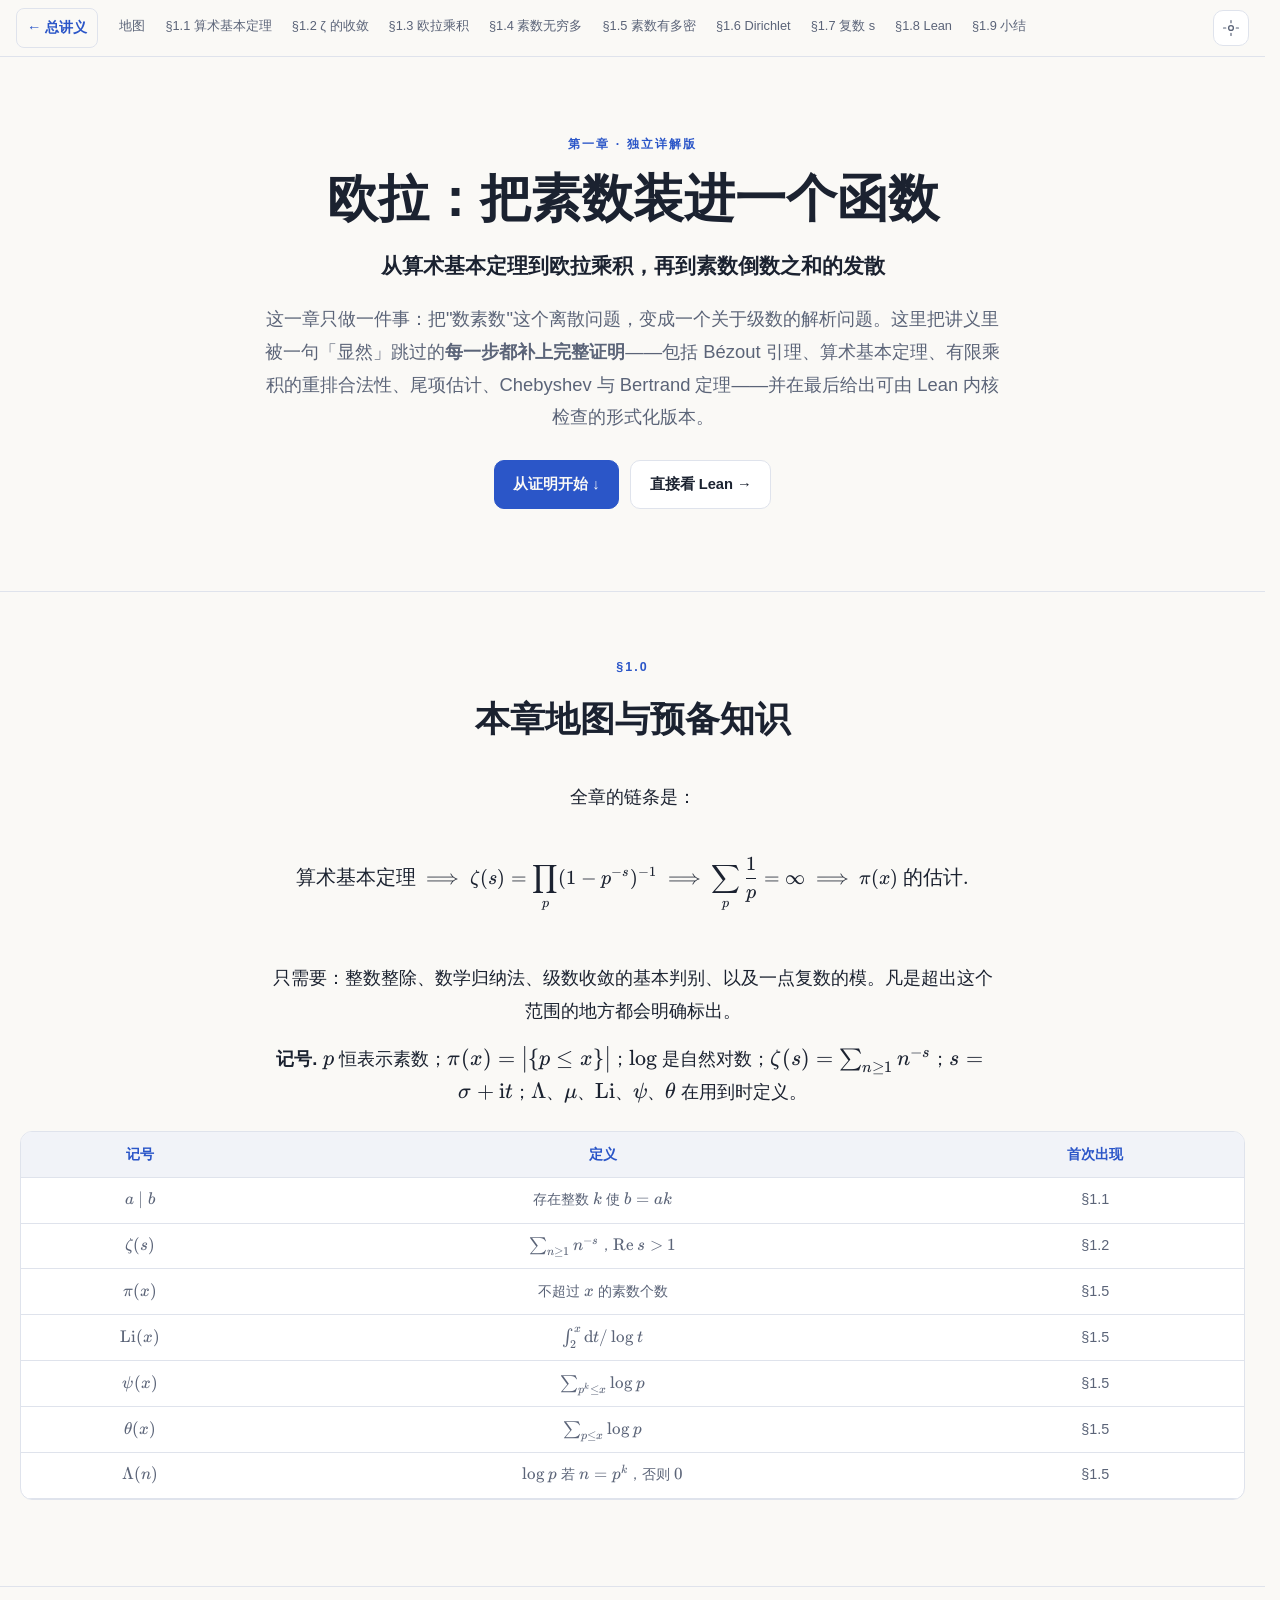
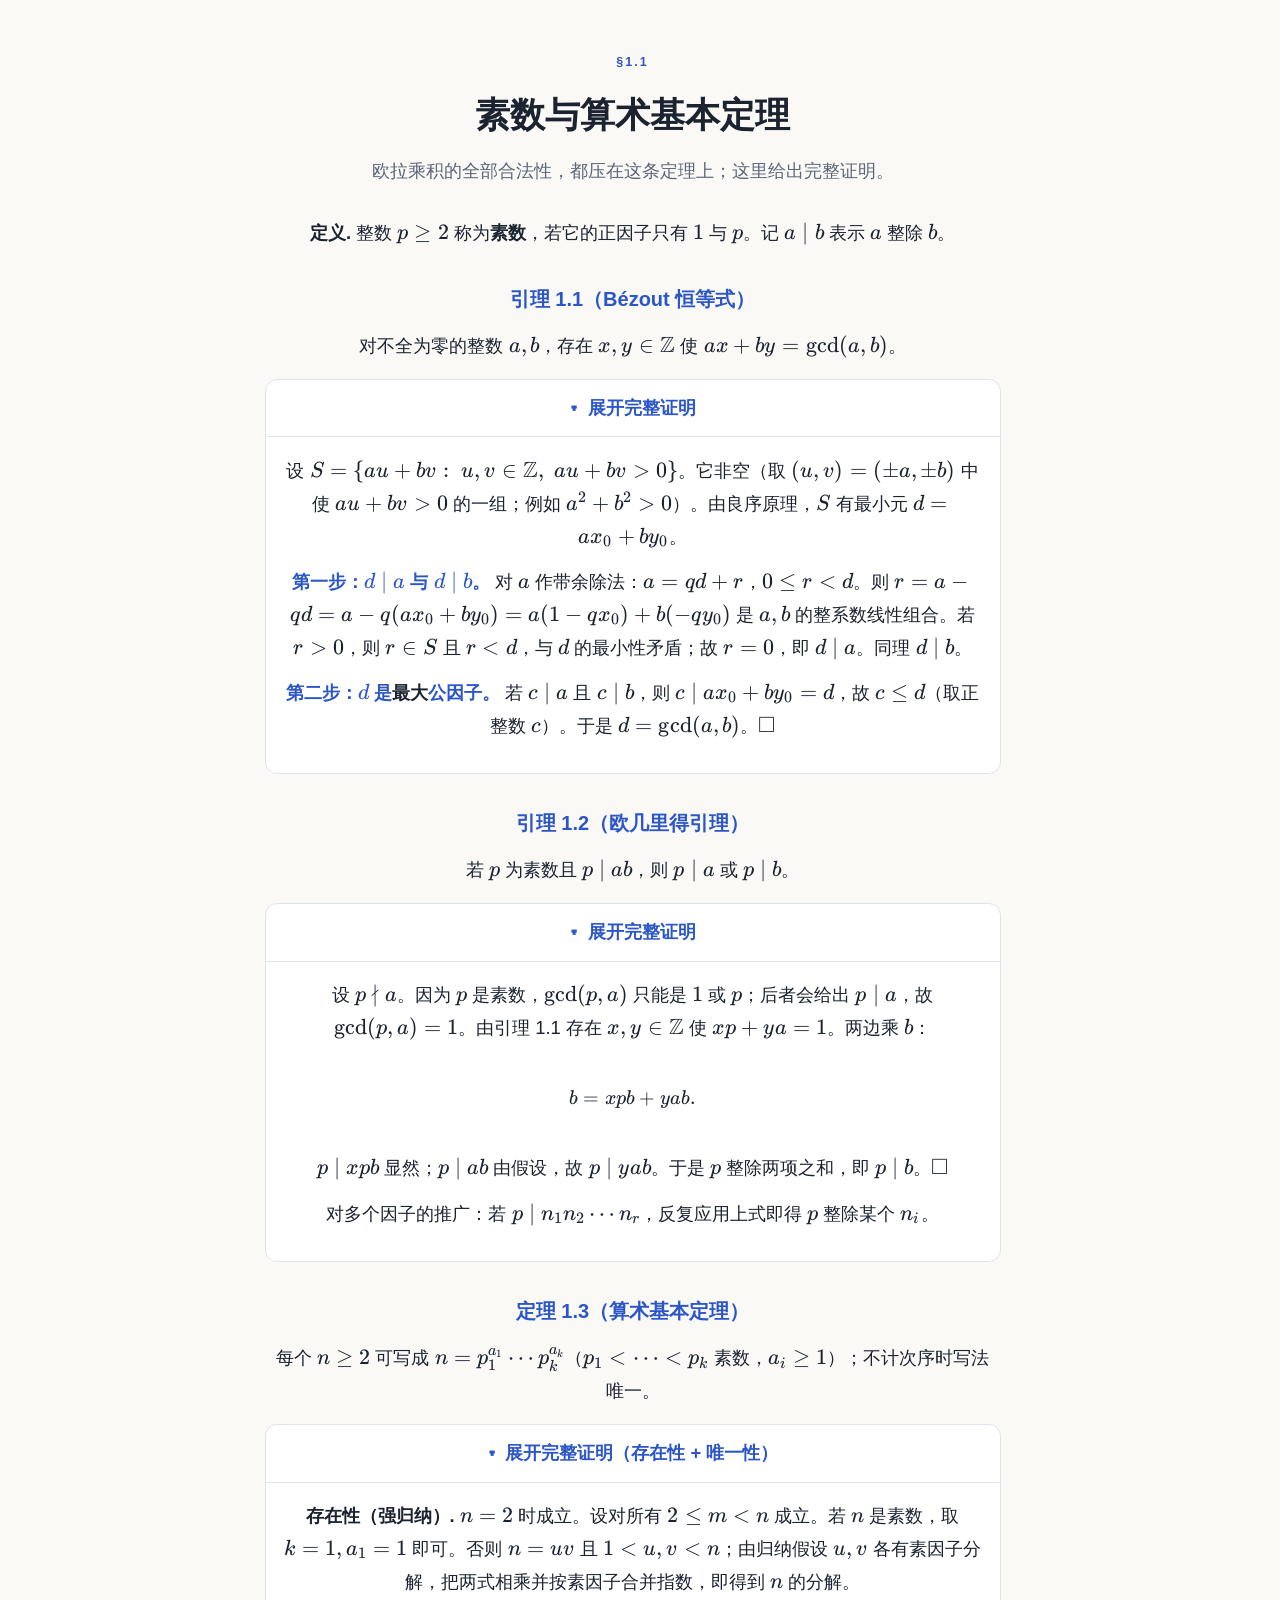
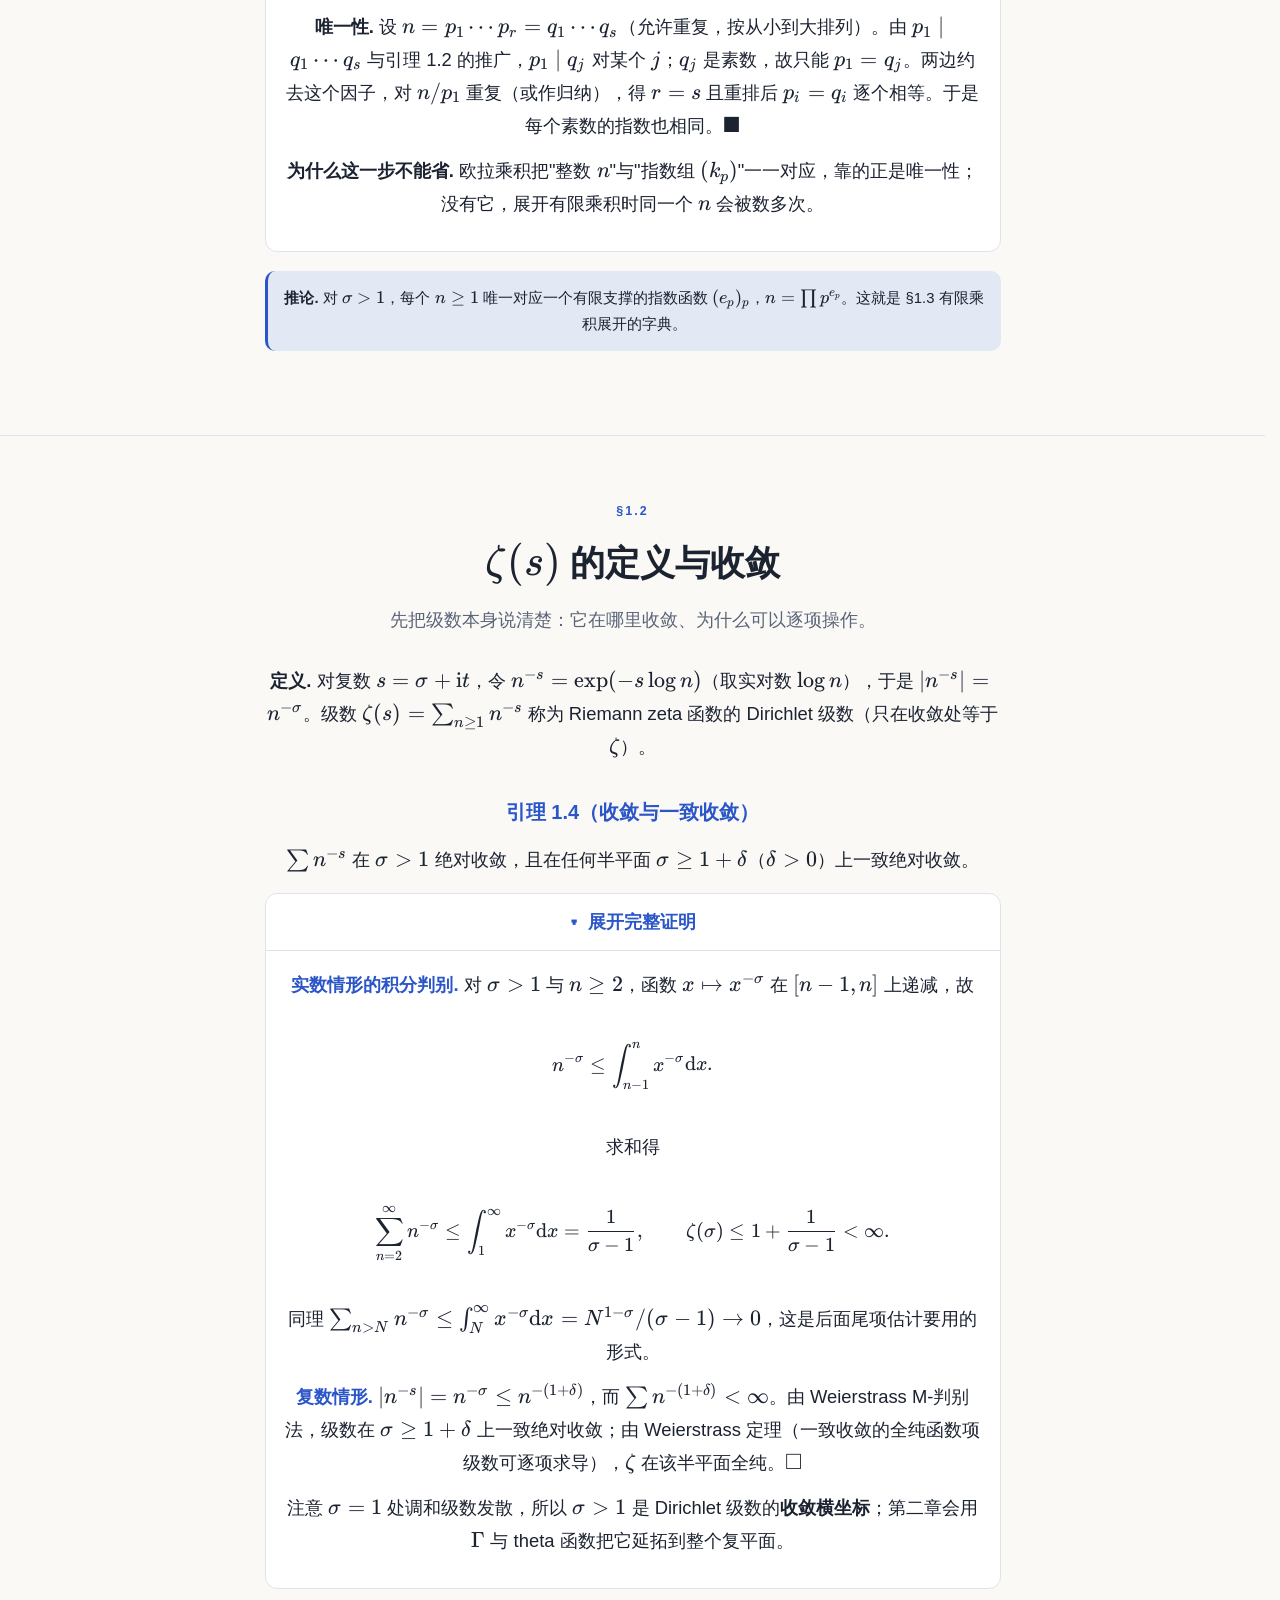
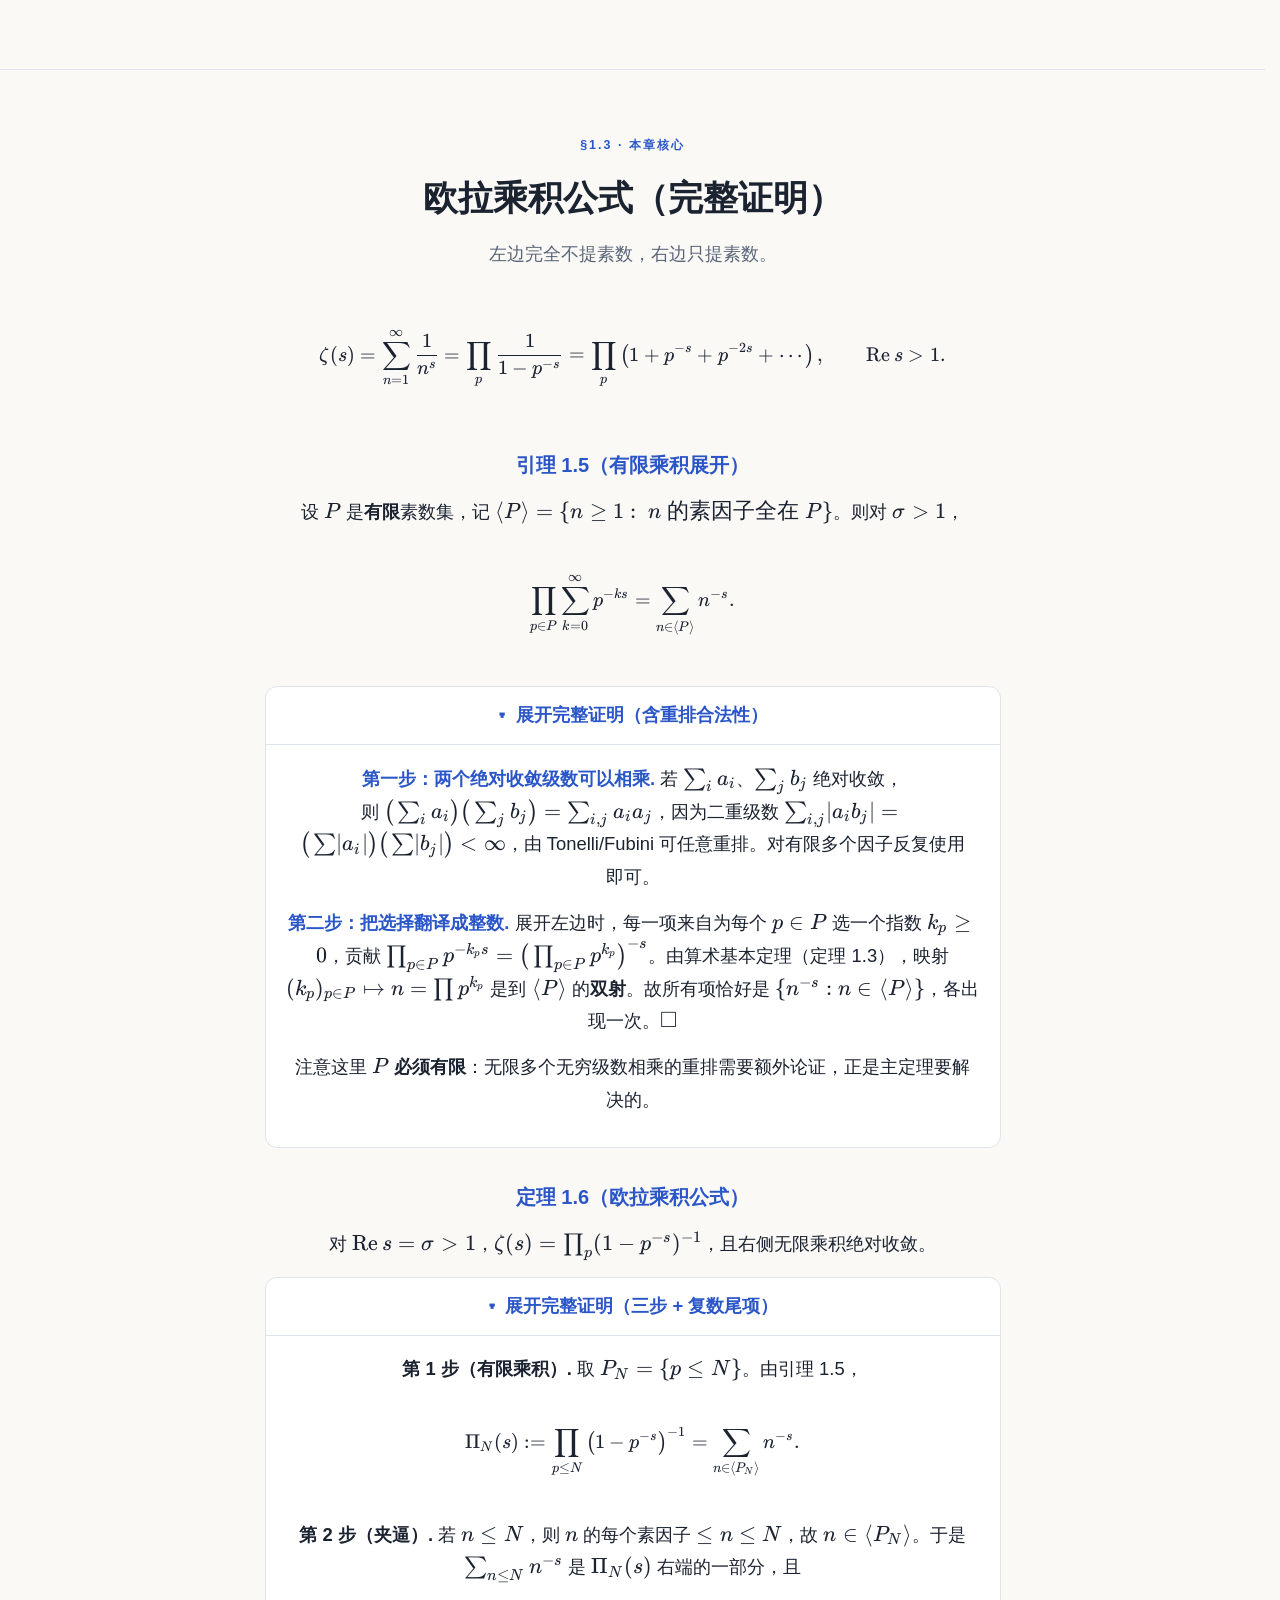
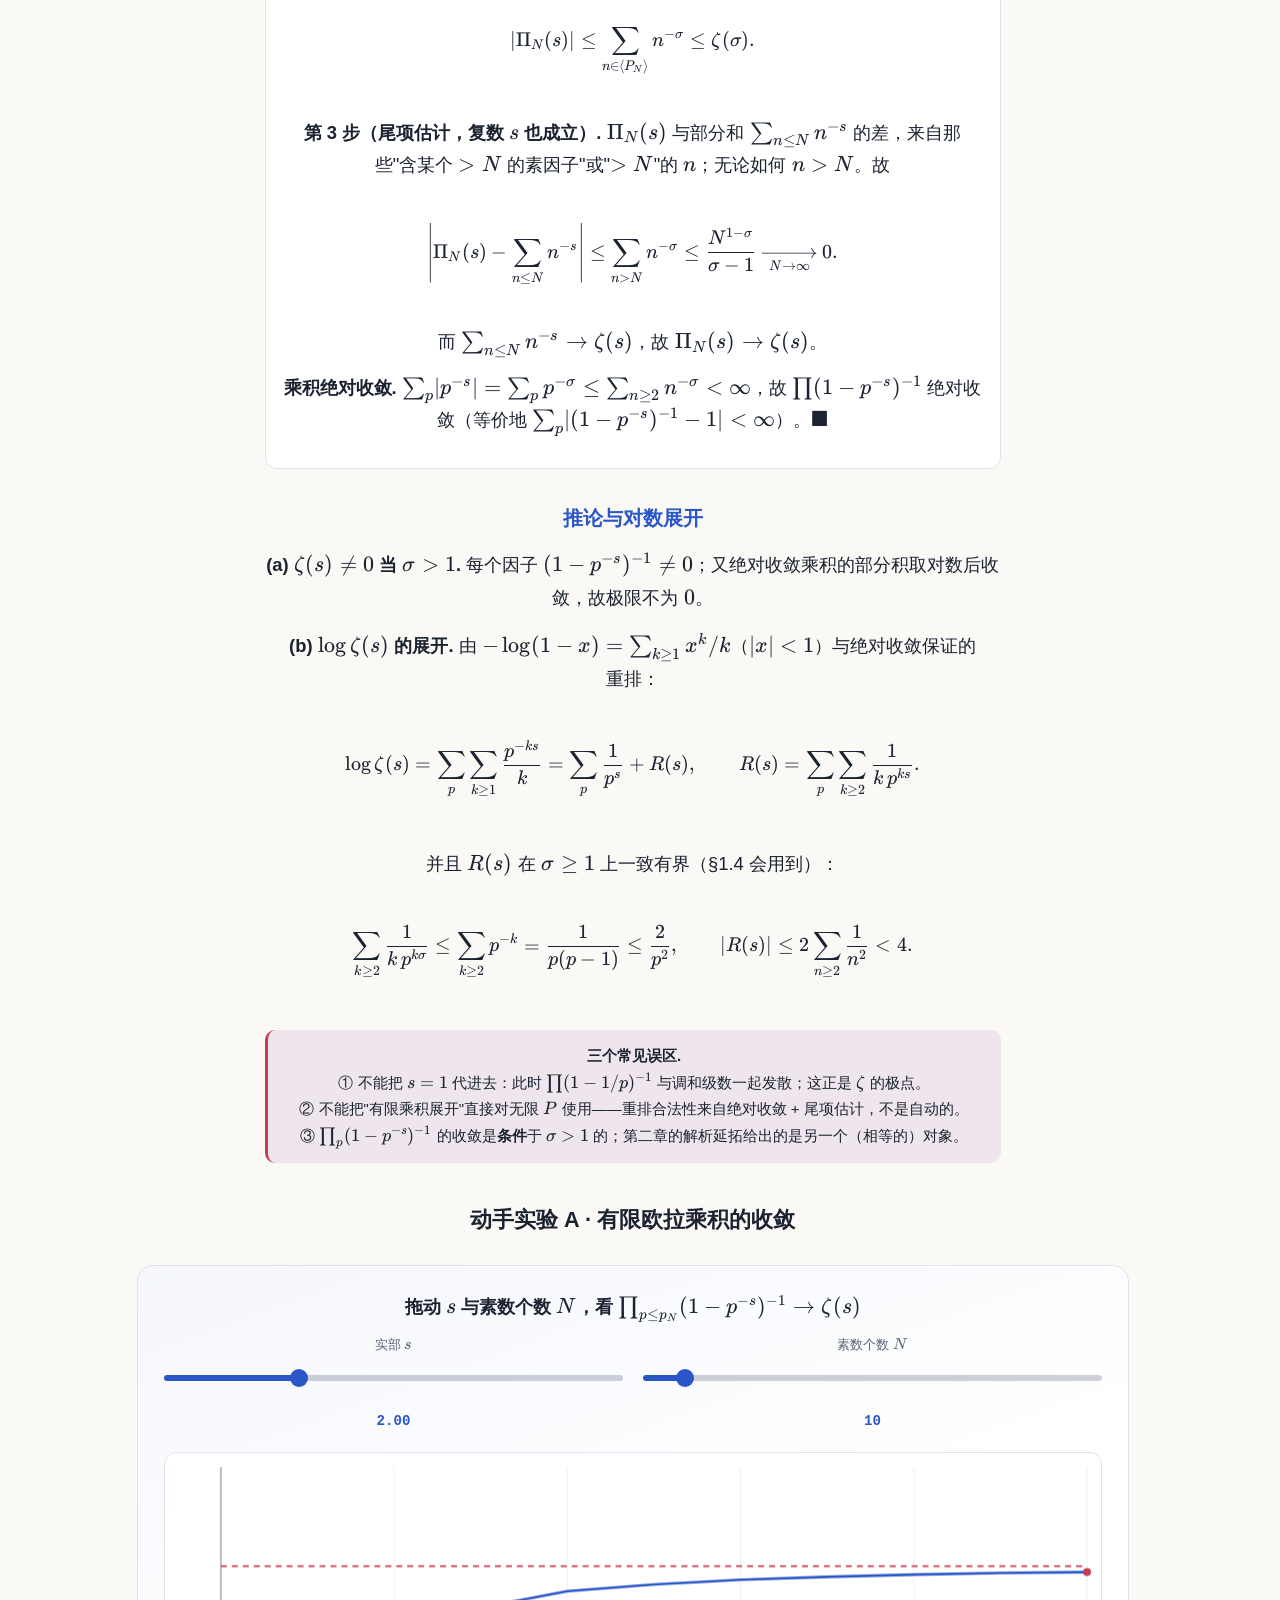
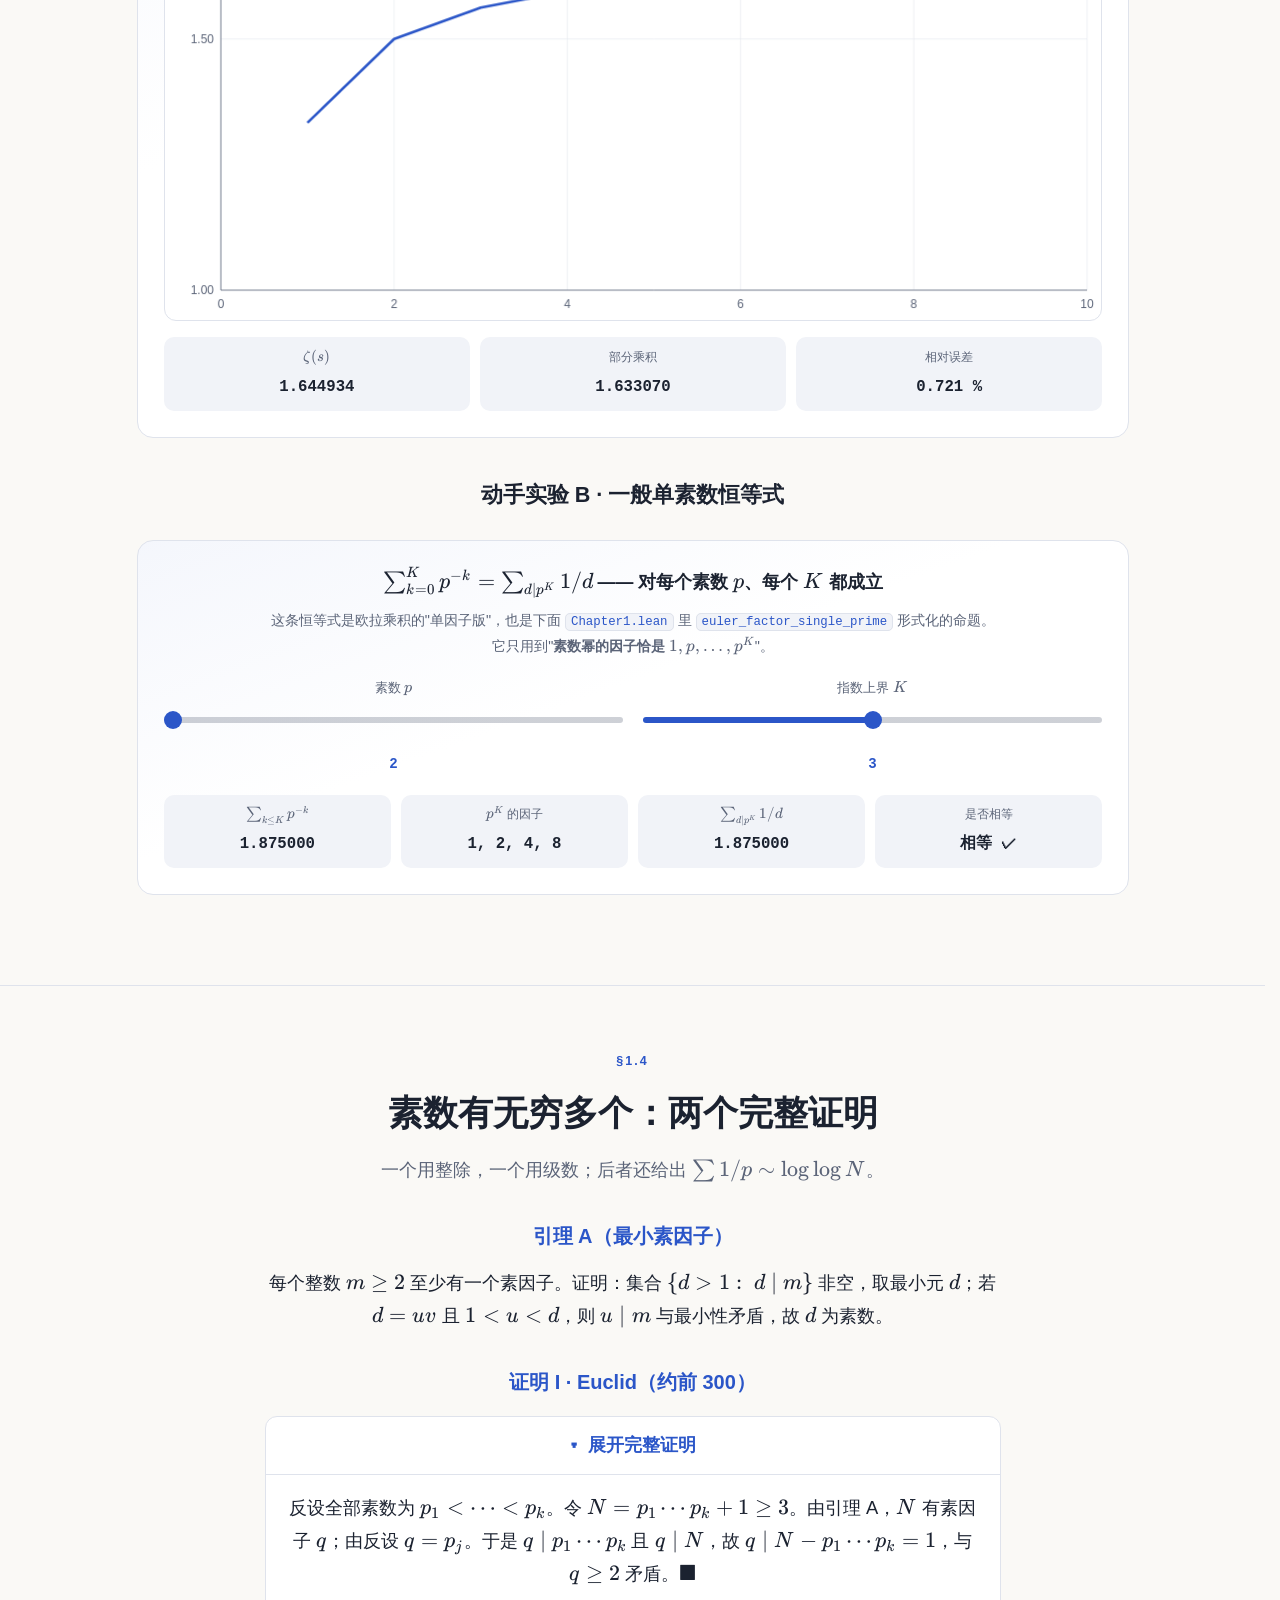
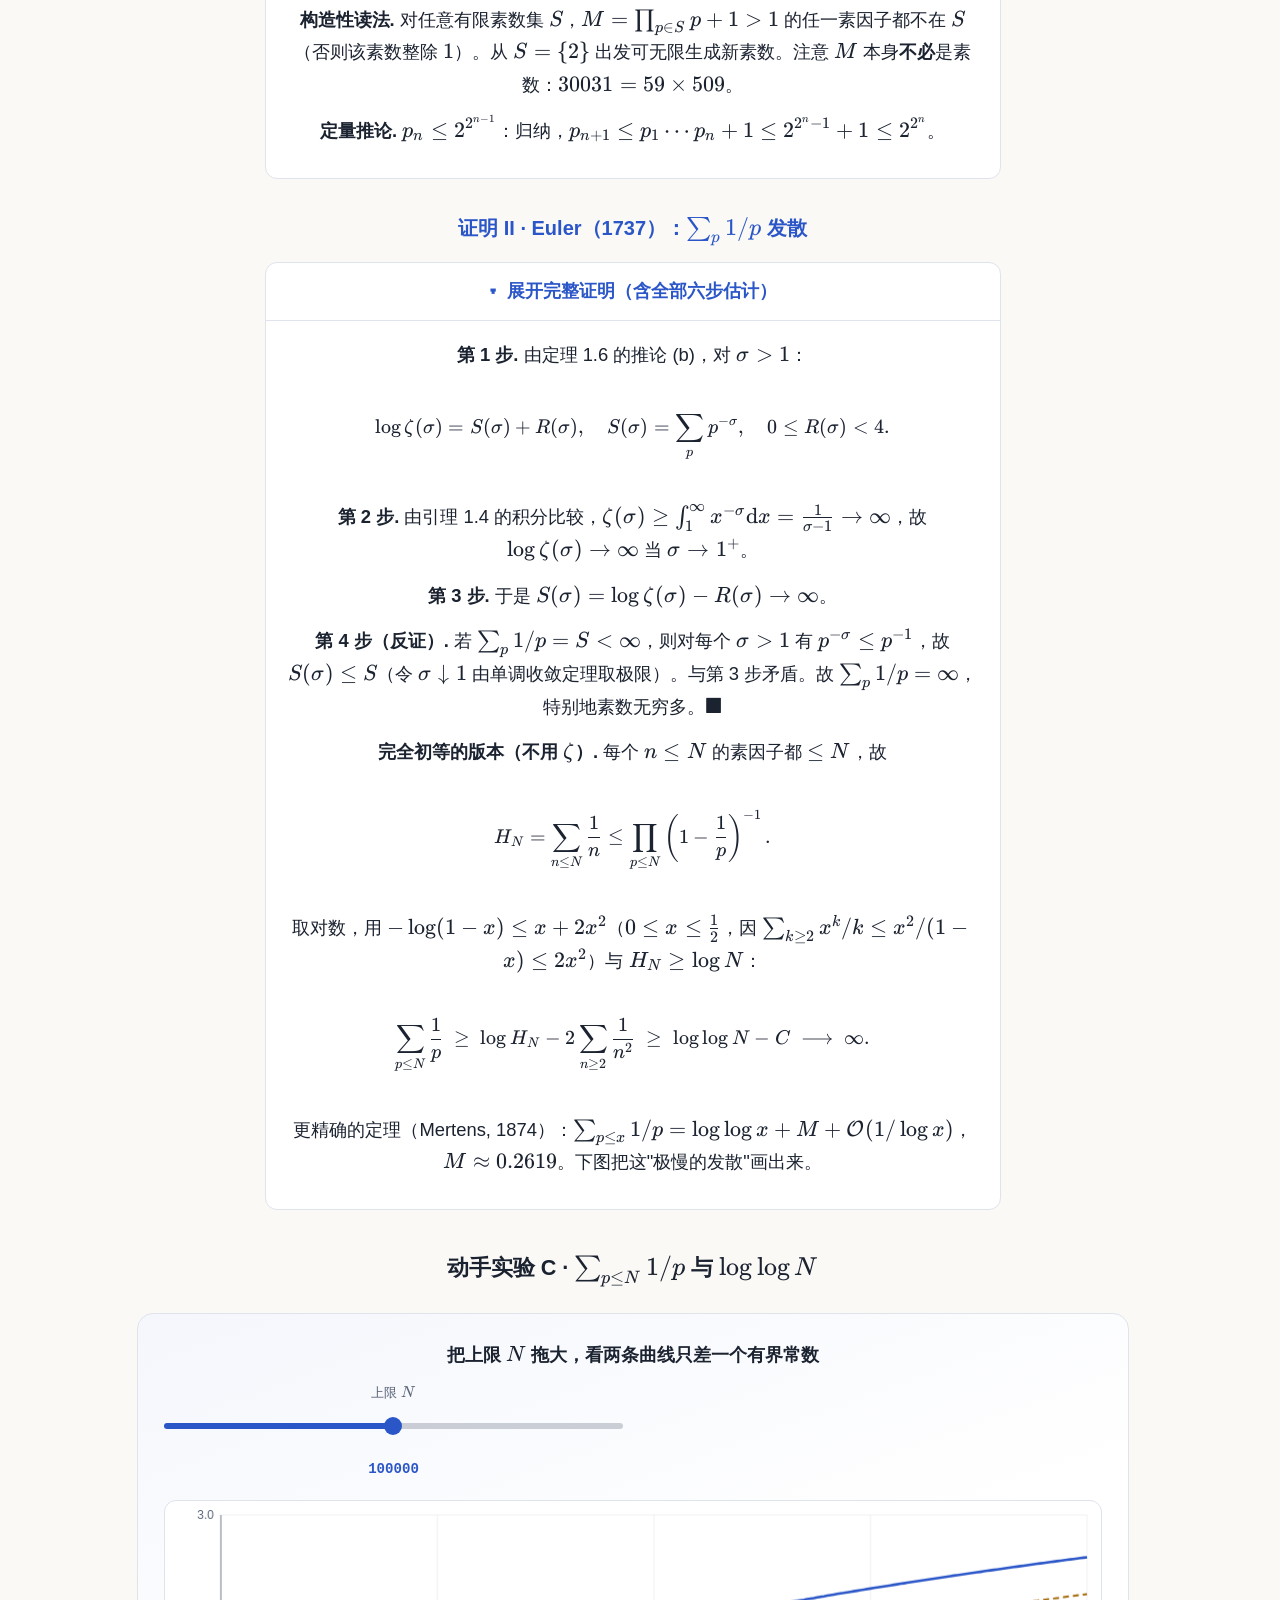
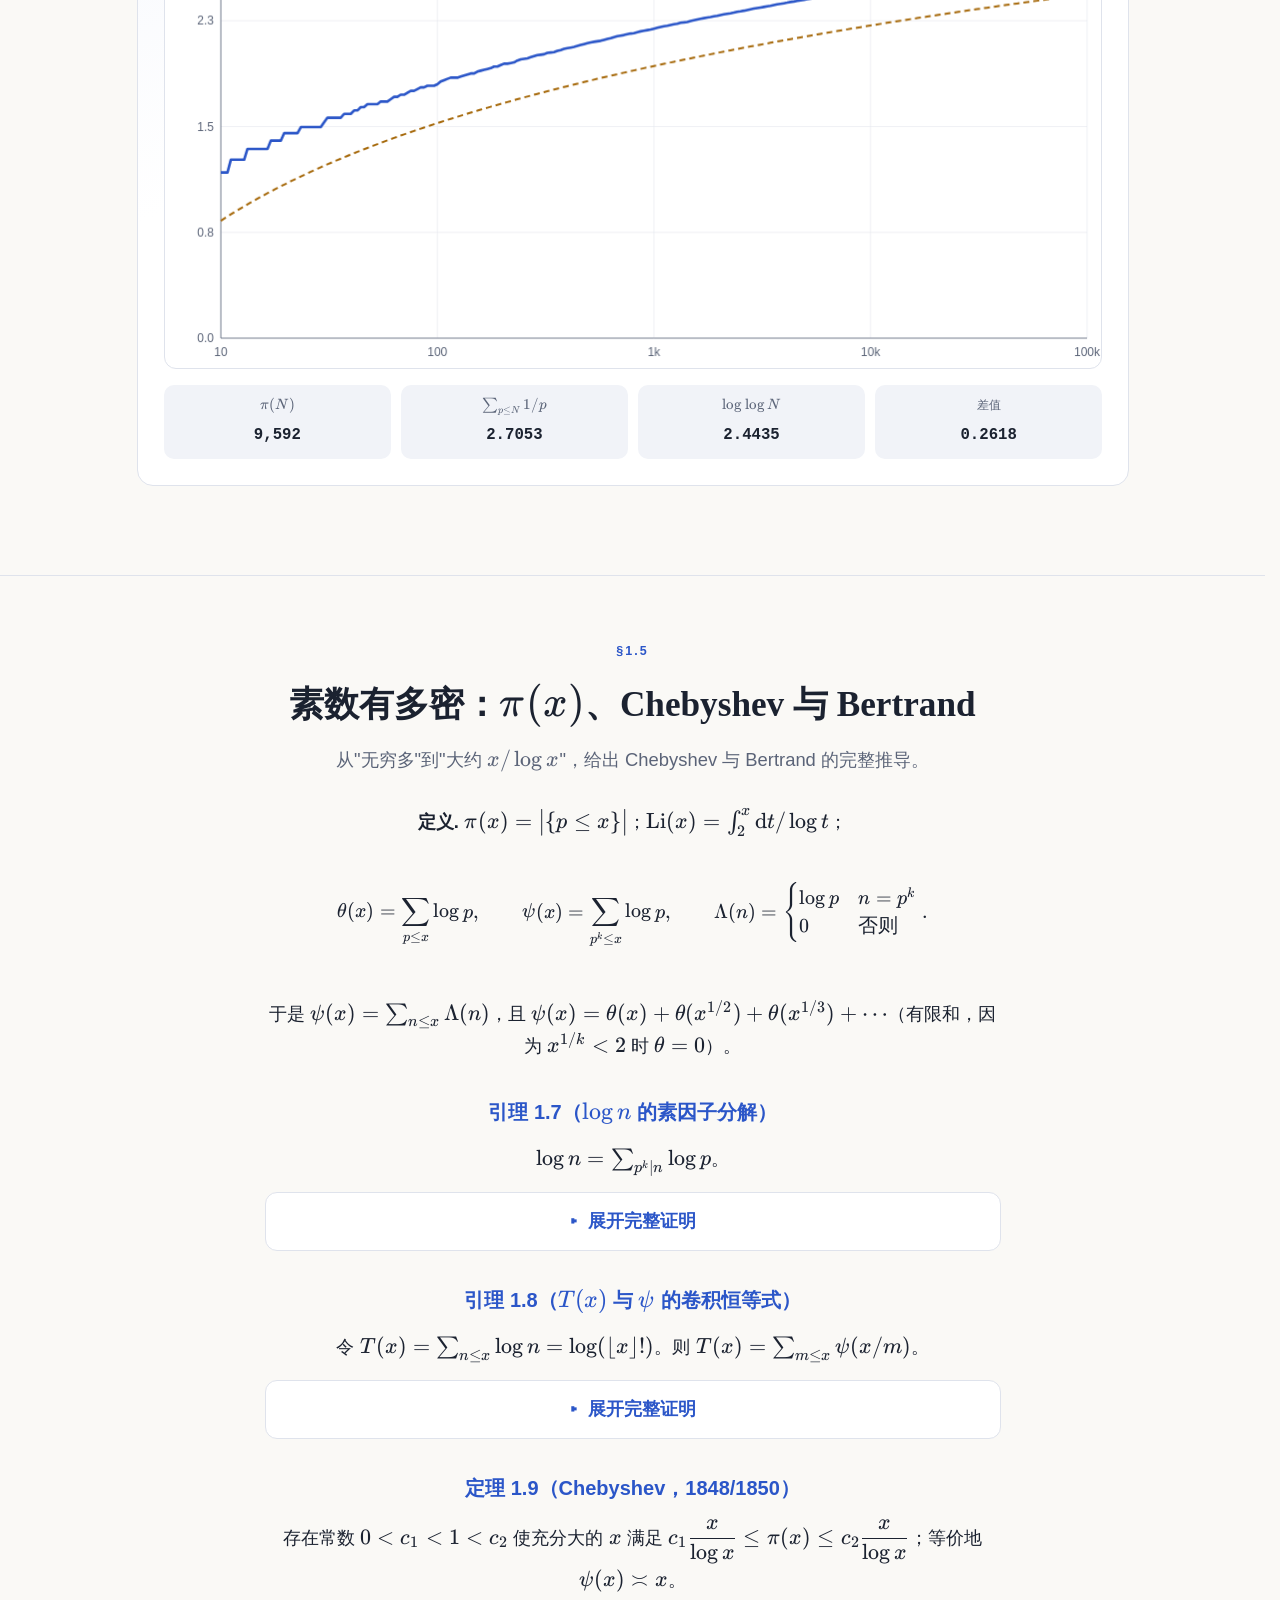
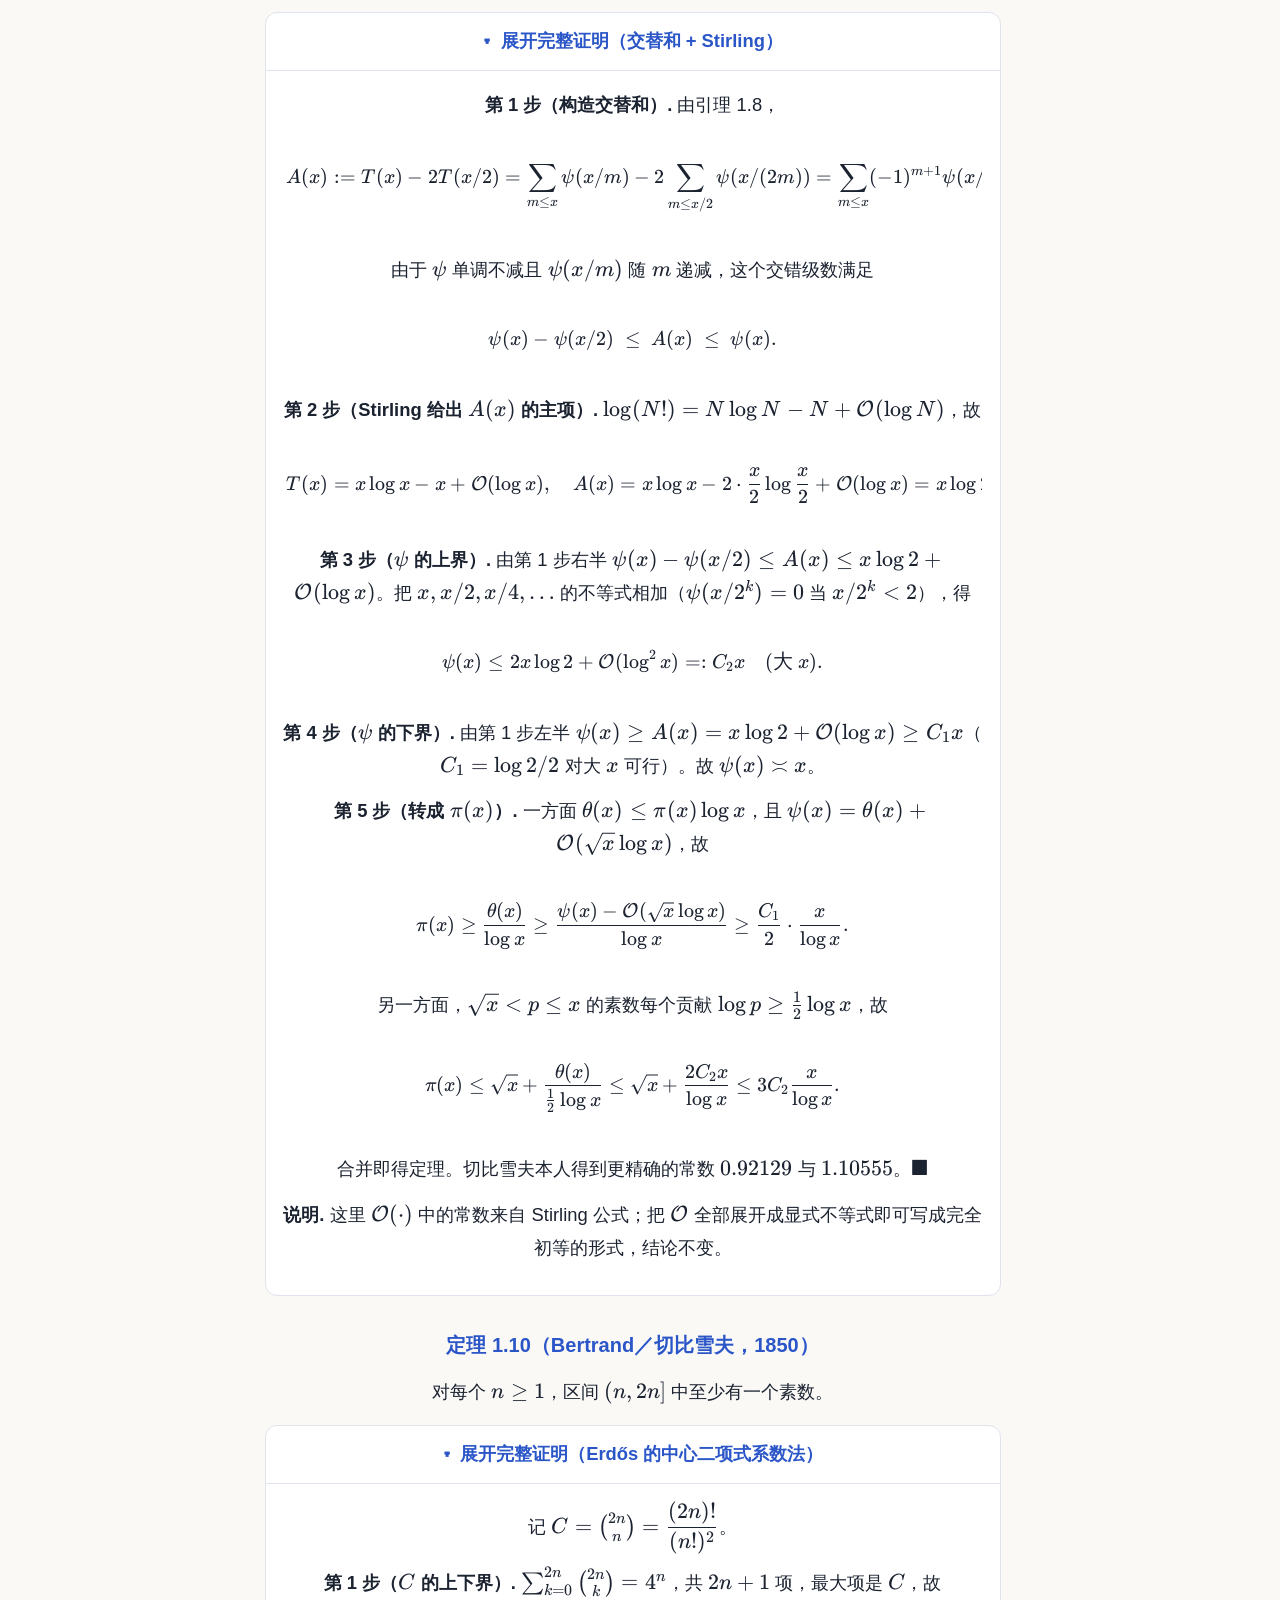
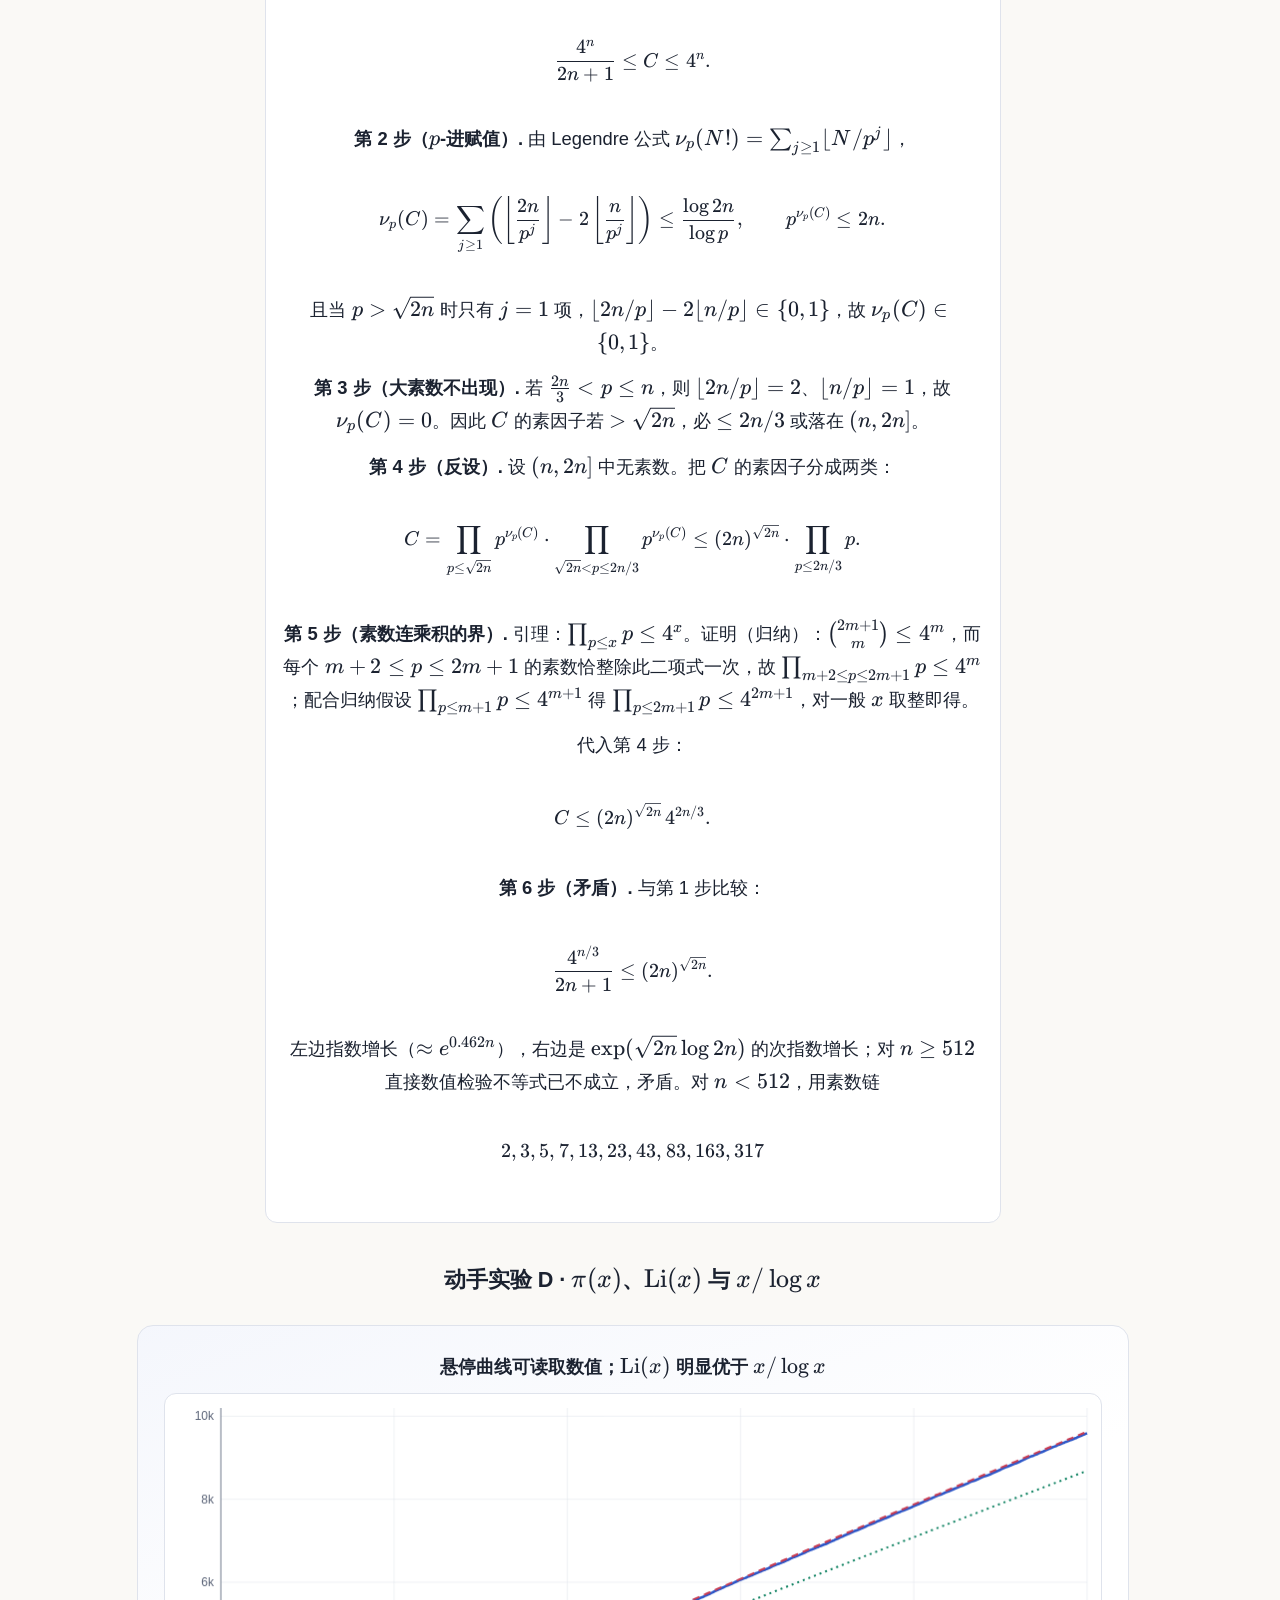
==== web/chapter1.html @ c2af2fae "feat(web): 第一章独立详解版 + 排版/三端适配修订 - web/chapter1.html: 第一章独立页面，补齐全部中间步骤与完整证明   (Bezout、算术基本定理、欧拉乘积有限展开" ====
<!DOCTYPE html>
<html lang="zh-CN">
<head>
<meta charset="utf-8">
<meta name="viewport" content="width=device-width, initial-scale=1, viewport-fit=cover">
<meta name="color-scheme" content="light dark">
<script>try{var v=localStorage.getItem('ch1-color-scheme');document.querySelector('meta[name="color-scheme"]').content=v||'light dark';}catch(e){}</script>
<meta name="description" content="第一章：欧拉——把素数装进一个函数。完整证明集与 Lean 4 形式化。">
<title>第一章 · 欧拉：把素数装进一个函数</title>
<link rel="stylesheet" href="vendor/katex.min.css">
<link rel="stylesheet" href="chapter1.css">
<script src="vendor/katex.min.js" defer></script>
<script src="vendor/auto-render.min.js" defer></script>
<script src="data.js" defer></script>
<script src="chapter1.js" defer></script>
</head>
<body>
<a class="skip-link" href="#ch1-main">跳到正文</a>
<div id="ch1-progress" aria-hidden="true"></div>

<header class="ch1-header">
  <div class="ch1-header-inner">
    <a class="ch1-brand" href="index.html" aria-label="返回总讲义">← 总讲义</a>
    <nav class="ch1-toc" aria-label="本章目录">
      <a href="#ch1-0">地图</a>
      <a href="#ch1-1">§1.1 算术基本定理</a>
      <a href="#ch1-2">§1.2 ζ 的收敛</a>
      <a href="#ch1-3">§1.3 欧拉乘积</a>
      <a href="#ch1-4">§1.4 素数无穷多</a>
      <a href="#ch1-5">§1.5 素数有多密</a>
      <a href="#ch1-6">§1.6 Dirichlet</a>
      <a href="#ch1-7">§1.7 复数 s</a>
      <a href="#ch1-8">§1.8 Lean</a>
      <a href="#ch1-9">§1.9 小结</a>
    </nav>
    <button type="button" id="ch1-settings-open" class="ch1-icon" aria-label="打开阅读设置">
      <svg viewBox="0 0 24 24" aria-hidden="true"><circle cx="12" cy="12" r="3.2" fill="none" stroke="currentColor" stroke-width="1.8"/><path d="M12 2v3M12 19v3M2 12h3M19 12h3" stroke="currentColor" stroke-width="1.6" stroke-linecap="round"/></svg>
    </button>
  </div>
</header>

<main id="ch1-main">

<section id="ch1-hero" class="ch1-hero" tabindex="-1" aria-labelledby="ch1-title">
  <p class="ch1-kicker">第一章 · 独立详解版</p>
  <h1 id="ch1-title">欧拉：把素数装进一个函数</h1>
  <p class="ch1-sub">从算术基本定理到欧拉乘积，再到素数倒数之和的发散</p>
  <p class="ch1-lead">这一章只做一件事：把"数素数"这个离散问题，变成一个关于级数的解析问题。这里把讲义里被一句「显然」跳过的<strong>每一步都补上完整证明</strong>——包括 Bézout 引理、算术基本定理、有限乘积的重排合法性、尾项估计、Chebyshev 与 Bertrand 定理——并在最后给出可由 Lean 内核检查的形式化版本。</p>
  <p class="ch1-actions"><a class="ch1-btn primary" href="#ch1-1">从证明开始 ↓</a><a class="ch1-btn" href="#ch1-8">直接看 Lean →</a></p>
</section>

<section id="ch1-0" class="ch1-section" tabindex="-1" aria-labelledby="s0">
  <div class="ch1-head"><p class="ch1-kicker">§1.0</p><h2 id="s0">本章地图与预备知识</h2></div>
  <div class="ch1-prose">
    <p>全章的链条是：</p>
    <div class="math display" data-tex="\text{算术基本定理}\ \Longrightarrow\ \zeta(s)=\prod_p(1-p^{-s})^{-1}\ \Longrightarrow\ \sum_p\frac1p=\infty\ \Longrightarrow\ \pi(x)\ \text{的估计}."></div>
    <p>只需要：整数整除、数学归纳法、级数收敛的基本判别、以及一点复数的模。凡是超出这个范围的地方都会明确标出。</p>
    <p><strong>记号.</strong> $p$ 恒表示素数；$\pi(x)=\bigl|\{p\le x\}\bigr|$；$\log$ 是自然对数；$\zeta(s)=\sum_{n\ge1}n^{-s}$；$s=\sigma+\iu t$；$\Lambda$、$\mu$、$\Li$、$\psi$、$\theta$ 在用到时定义。</p>
  </div>
  <div class="ch1-table-wrapper" tabindex="0" role="region" aria-label="本章符号表">
    <table class="ch1-table"><thead><tr><th>记号</th><th>定义</th><th>首次出现</th></tr></thead><tbody>
      <tr><td>$a\mid b$</td><td>存在整数 $k$ 使 $b=ak$</td><td>§1.1</td></tr>
      <tr><td>$\zeta(s)$</td><td>$\sum_{n\ge1} n^{-s}$，$\Ree s&gt;1$</td><td>§1.2</td></tr>
      <tr><td>$\pi(x)$</td><td>不超过 $x$ 的素数个数</td><td>§1.5</td></tr>
      <tr><td>$\Li(x)$</td><td>$\int_2^x \dd t/\log t$</td><td>§1.5</td></tr>
      <tr><td>$\psi(x)$</td><td>$\sum_{p^k\le x}\log p$</td><td>§1.5</td></tr>
      <tr><td>$\theta(x)$</td><td>$\sum_{p\le x}\log p$</td><td>§1.5</td></tr>
      <tr><td>$\Lambda(n)$</td><td>$\log p$ 若 $n=p^k$，否则 $0$</td><td>§1.5</td></tr>
    </tbody></table>
  </div>
</section>

<section id="ch1-1" class="ch1-section" tabindex="-1" aria-labelledby="s1">
  <div class="ch1-head"><p class="ch1-kicker">§1.1</p><h2 id="s1">素数与算术基本定理</h2><p class="ch1-deck">欧拉乘积的全部合法性，都压在这条定理上；这里给出完整证明。</p></div>
  <div class="ch1-prose">
    <p><strong>定义.</strong> 整数 $p\ge2$ 称为<strong>素数</strong>，若它的正因子只有 $1$ 与 $p$。记 $a\mid b$ 表示 $a$ 整除 $b$。</p>

    <h3>引理 1.1（Bézout 恒等式）</h3>
    <p>对不全为零的整数 $a,b$，存在 $x,y\in\Z$ 使 $ax+by=\gcd(a,b)$。</p>
    <details class="ch1-proof" open><summary>展开完整证明</summary><div class="ch1-proof-body">
      <p>设 $S=\{au+bv:\ u,v\in\Z,\ au+bv&gt;0\}$。它非空（取 $(u,v)=(\pm a,\pm b)$ 中使 $au+bv&gt;0$ 的一组；例如 $a^2+b^2&gt;0$）。由良序原理，$S$ 有最小元 $d=ax_0+by_0$。</p>
      <p><em>第一步：$d\mid a$ 与 $d\mid b$。</em> 对 $a$ 作带余除法：$a=qd+r$，$0\le r&lt;d$。则
      $r=a-qd=a-q(ax_0+by_0)=a(1-qx_0)+b(-qy_0)$ 是 $a,b$ 的整系数线性组合。若 $r&gt;0$，则 $r\in S$ 且 $r&lt;d$，与 $d$ 的最小性矛盾；故 $r=0$，即 $d\mid a$。同理 $d\mid b$。</p>
      <p><em>第二步：$d$ 是<strong>最大</strong>公因子。</em> 若 $c\mid a$ 且 $c\mid b$，则 $c\mid ax_0+by_0=d$，故 $c\le d$（取正整数 $c$）。于是 $d=\gcd(a,b)$。$\square$</p>
    </div></details>

    <h3>引理 1.2（欧几里得引理）</h3>
    <p>若 $p$ 为素数且 $p\mid ab$，则 $p\mid a$ 或 $p\mid b$。</p>
    <details class="ch1-proof" open><summary>展开完整证明</summary><div class="ch1-proof-body">
      <p>设 $p\nmid a$。因为 $p$ 是素数，$\gcd(p,a)$ 只能是 $1$ 或 $p$；后者会给出 $p\mid a$，故 $\gcd(p,a)=1$。由引理 1.1 存在 $x,y\in\Z$ 使 $xp+ya=1$。两边乘 $b$：</p>
      <div class="math display" data-tex="b=xpb+yab."></div>
      <p>$p\mid xpb$ 显然；$p\mid ab$ 由假设，故 $p\mid yab$。于是 $p$ 整除两项之和，即 $p\mid b$。$\square$</p>
      <p>对多个因子的推广：若 $p\mid n_1n_2\cdots n_r$，反复应用上式即得 $p$ 整除某个 $n_i$。</p>
    </div></details>

    <h3>定理 1.3（算术基本定理）</h3>
    <p>每个 $n\ge2$ 可写成 $n=p_1^{a_1}\cdots p_k^{a_k}$（$p_1&lt;\cdots&lt;p_k$ 素数，$a_i\ge1$）；不计次序时写法唯一。</p>
    <details class="ch1-proof" open><summary>展开完整证明（存在性 + 唯一性）</summary><div class="ch1-proof-body">
      <p><strong>存在性（强归纳）.</strong> $n=2$ 时成立。设对所有 $2\le m&lt;n$ 成立。若 $n$ 是素数，取 $k=1,a_1=1$ 即可。否则 $n=uv$ 且 $1&lt;u,v&lt;n$；由归纳假设 $u,v$ 各有素因子分解，把两式相乘并按素因子合并指数，即得到 $n$ 的分解。</p>
      <p><strong>唯一性.</strong> 设 $n=p_1\cdots p_r=q_1\cdots q_s$（允许重复，按从小到大排列）。由 $p_1\mid q_1\cdots q_s$ 与引理 1.2 的推广，$p_1\mid q_j$ 对某个 $j$；$q_j$ 是素数，故只能 $p_1=q_j$。两边约去这个因子，对 $n/p_1$ 重复（或作归纳），得 $r=s$ 且重排后 $p_i=q_i$ 逐个相等。于是每个素数的指数也相同。$\blacksquare$</p>
      <p><strong>为什么这一步不能省.</strong> 欧拉乘积把"整数 $n$"与"指数组 $(k_p)$"一一对应，靠的正是唯一性；没有它，展开有限乘积时同一个 $n$ 会被数多次。</p>
    </div></details>

    <div class="ch1-note"><strong>推论.</strong> 对 $\sigma&gt;1$，每个 $n\ge1$ 唯一对应一个有限支撑的指数函数 $(e_p)_{p}$，$n=\prod p^{e_p}$。这就是 §1.3 有限乘积展开的字典。</div>
  </div>
</section>

<section id="ch1-2" class="ch1-section" tabindex="-1" aria-labelledby="s2">
  <div class="ch1-head"><p class="ch1-kicker">§1.2</p><h2 id="s2">$\zeta(s)$ 的定义与收敛</h2><p class="ch1-deck">先把级数本身说清楚：它在哪里收敛、为什么可以逐项操作。</p></div>
  <div class="ch1-prose">
    <p><strong>定义.</strong> 对复数 $s=\sigma+\iu t$，令 $n^{-s}=\exp(-s\log n)$（取实对数 $\log n$），于是 $\abs{n^{-s}}=n^{-\sigma}$。级数 $\zeta(s)=\sum_{n\ge1}n^{-s}$ 称为 Riemann zeta 函数的 Dirichlet 级数（只在收敛处等于 $\zeta$）。</p>

    <h3>引理 1.4（收敛与一致收敛）</h3>
    <p>$\sum n^{-s}$ 在 $\sigma&gt;1$ 绝对收敛，且在任何半平面 $\sigma\ge1+\delta$（$\delta&gt;0$）上一致绝对收敛。</p>
    <details class="ch1-proof" open><summary>展开完整证明</summary><div class="ch1-proof-body">
      <p><em>实数情形的积分判别.</em> 对 $\sigma&gt;1$ 与 $n\ge2$，函数 $x\mapsto x^{-\sigma}$ 在 $[n-1,n]$ 上递减，故</p>
      <div class="math display" data-tex="n^{-\sigma}\le\int_{n-1}^{n}x^{-\sigma}\dd x."></div>
      <p>求和得</p>
      <div class="math display" data-tex="\sum_{n=2}^{\infty}n^{-\sigma}\le\int_1^{\infty}x^{-\sigma}\dd x=\frac1{\sigma-1},\qquad \zeta(\sigma)\le 1+\frac1{\sigma-1}&lt;\infty."></div>
      <p>同理 $\sum_{n&gt;N}n^{-\sigma}\le\int_N^\infty x^{-\sigma}\dd x=N^{1-\sigma}/(\sigma-1)\to0$，这是后面尾项估计要用的形式。</p>
      <p><em>复数情形.</em> $\abs{n^{-s}}=n^{-\sigma}\le n^{-(1+\delta)}$，而 $\sum n^{-(1+\delta)}&lt;\infty$。由 Weierstrass M-判别法，级数在 $\sigma\ge1+\delta$ 上一致绝对收敛；由 Weierstrass 定理（一致收敛的全纯函数项级数可逐项求导），$\zeta$ 在该半平面全纯。$\square$</p>
      <p>注意 $\sigma=1$ 处调和级数发散，所以 $\sigma&gt;1$ 是 Dirichlet 级数的<strong>收敛横坐标</strong>；第二章会用 $\Gamma$ 与 theta 函数把它延拓到整个复平面。</p>
    </div></details>
  </div>
</section>

<section id="ch1-3" class="ch1-section" tabindex="-1" aria-labelledby="s3">
  <div class="ch1-head"><p class="ch1-kicker">§1.3 · 本章核心</p><h2 id="s3">欧拉乘积公式（完整证明）</h2><p class="ch1-deck">左边完全不提素数，右边只提素数。</p></div>
  <div class="ch1-prose">
    <div class="math display" data-tex="\zeta(s)=\sum_{n=1}^{\infty}\frac1{n^s}=\prod_p\frac1{1-p^{-s}}=\prod_p\left(1+p^{-s}+p^{-2s}+\cdots\right),\qquad \Ree s&gt;1."></div>

    <h3>引理 1.5（有限乘积展开）</h3>
    <p>设 $P$ 是<strong>有限</strong>素数集，记 $\langle P\rangle=\{n\ge1:\ n\ \text{的素因子全在}\ P\}$。则对 $\sigma&gt;1$，</p>
    <div class="math display" data-tex="\prod_{p\in P}\sum_{k=0}^{\infty}p^{-ks}=\sum_{n\in\langle P\rangle}n^{-s}."></div>
    <details class="ch1-proof" open><summary>展开完整证明（含重排合法性）</summary><div class="ch1-proof-body">
      <p><em>第一步：两个绝对收敛级数可以相乘.</em> 若 $\sum_i a_i$、$\sum_j b_j$ 绝对收敛，则
      $\big(\sum_i a_i\big)\big(\sum_j b_j\big)=\sum_{i,j}a_ia_j$，因为二重级数 $\sum_{i,j}\abs{a_ib_j}=\big(\sum\abs{a_i}\big)\big(\sum\abs{b_j}\big)&lt;\infty$，由 Tonelli/Fubini 可任意重排。对有限多个因子反复使用即可。</p>
      <p><em>第二步：把选择翻译成整数.</em> 展开左边时，每一项来自为每个 $p\in P$ 选一个指数 $k_p\ge0$，贡献 $\prod_{p\in P}p^{-k_ps}=\big(\prod_{p\in P}p^{k_p}\big)^{-s}$。由算术基本定理（定理 1.3），映射 $(k_p)_{p\in P}\mapsto n=\prod p^{k_p}$ 是到 $\langle P\rangle$ 的<strong>双射</strong>。故所有项恰好是 $\{n^{-s}:n\in\langle P\rangle\}$，各出现一次。$\square$</p>
      <p>注意这里 $P$ <strong>必须有限</strong>：无限多个无穷级数相乘的重排需要额外论证，正是主定理要解决的。</p>
    </div></details>

    <h3>定理 1.6（欧拉乘积公式）</h3>
    <p>对 $\Ree s=\sigma&gt;1$，$\zeta(s)=\prod_p(1-p^{-s})^{-1}$，且右侧无限乘积绝对收敛。</p>
    <details class="ch1-proof" open><summary>展开完整证明（三步 + 复数尾项）</summary><div class="ch1-proof-body">
      <p><strong>第 1 步（有限乘积）.</strong> 取 $P_N=\{p\le N\}$。由引理 1.5，</p>
      <div class="math display" data-tex="\Pi_N(s):=\prod_{p\le N}\left(1-p^{-s}\right)^{-1}=\sum_{n\in\langle P_N\rangle}n^{-s}."></div>
      <p><strong>第 2 步（夹逼）.</strong> 若 $n\le N$，则 $n$ 的每个素因子 $\le n\le N$，故 $n\in\langle P_N\rangle$。于是 $\sum_{n\le N}n^{-s}$ 是 $\Pi_N(s)$ 右端的一部分，且</p>
      <div class="math display" data-tex="\abs{\Pi_N(s)}\le\sum_{n\in\langle P_N\rangle}n^{-\sigma}\le\zeta(\sigma)."></div>
      <p><strong>第 3 步（尾项估计，复数 $s$ 也成立）.</strong> $\Pi_N(s)$ 与部分和 $\sum_{n\le N}n^{-s}$ 的差，来自那些"含某个 $&gt;N$ 的素因子"或"$&gt;N$"的 $n$；无论如何 $n&gt;N$。故</p>
      <div class="math display" data-tex="\left|\Pi_N(s)-\sum_{n\le N}n^{-s}\right|\le\sum_{n&gt;N}n^{-\sigma}\le\frac{N^{1-\sigma}}{\sigma-1}\xrightarrow[N\to\infty]{}0."></div>
      <p>而 $\sum_{n\le N}n^{-s}\to\zeta(s)$，故 $\Pi_N(s)\to\zeta(s)$。</p>
      <p><strong>乘积绝对收敛.</strong> $\sum_p\abs{p^{-s}}=\sum_p p^{-\sigma}\le\sum_{n\ge2}n^{-\sigma}&lt;\infty$，故 $\prod(1-p^{-s})^{-1}$ 绝对收敛（等价地 $\sum_p\abs{(1-p^{-s})^{-1}-1}&lt;\infty$）。$\blacksquare$</p>
    </div></details>

    <h3>推论与对数展开</h3>
    <p><strong>(a) $\zeta(s)\ne0$ 当 $\sigma&gt;1$.</strong> 每个因子 $(1-p^{-s})^{-1}\ne0$；又绝对收敛乘积的部分积取对数后收敛，故极限不为 $0$。</p>
    <p><strong>(b) $\log\zeta(s)$ 的展开.</strong> 由 $-\log(1-x)=\sum_{k\ge1}x^k/k$（$\abs{x}&lt;1$）与绝对收敛保证的重排：</p>
    <div class="math display" data-tex="\log\zeta(s)=\sum_p\sum_{k\ge1}\frac{p^{-ks}}{k}=\sum_p\frac1{p^s}+R(s),\qquad R(s)=\sum_p\sum_{k\ge2}\frac{1}{k\,p^{ks}}."></div>
    <p>并且 $R(s)$ 在 $\sigma\ge1$ 上一致有界（§1.4 会用到）：</p>
    <div class="math display" data-tex="\sum_{k\ge2}\frac{1}{k\,p^{k\sigma}}\le\sum_{k\ge2}p^{-k}=\frac1{p(p-1)}\le\frac2{p^2},\qquad |R(s)|\le2\sum_{n\ge2}\frac1{n^2}&lt;4."></div>

    <div class="ch1-note warn"><strong>三个常见误区.</strong>
      <br>① 不能把 $s=1$ 代进去：此时 $\prod(1-1/p)^{-1}$ 与调和级数一起发散；这正是 $\zeta$ 的极点。
      <br>② 不能把"有限乘积展开"直接对无限 $P$ 使用——重排合法性来自绝对收敛 + 尾项估计，不是自动的。
      <br>③ $\prod_p(1-p^{-s})^{-1}$ 的收敛是<strong>条件</strong>于 $\sigma&gt;1$ 的；第二章的解析延拓给出的是另一个（相等的）对象。</div>
  </div>

  <h3 class="ch1-subhead">动手实验 A · 有限欧拉乘积的收敛</h3>
  <div class="ch1-lab" aria-labelledby="labA">
    <h4 id="labA">拖动 $s$ 与素数个数 $N$，看 $\prod_{p\le p_N}(1-p^{-s})^{-1}\to\zeta(s)$</h4>
    <div class="ch1-controls">
      <div class="ch1-control"><label for="A-s">实部 $s$</label><input type="range" id="A-s" min="1.2" max="4" step="0.05" value="2"><output for="A-s" id="A-s-out">2.00</output></div>
      <div class="ch1-control"><label for="A-n">素数个数 $N$</label><input type="range" id="A-n" min="1" max="120" step="1" value="10"><output for="A-n" id="A-n-out">10</output></div>
    </div>
    <canvas id="A-canvas" role="img" aria-label="有限欧拉乘积收敛到 ζ(s) 的曲线"></canvas>
    <div class="ch1-readout" aria-live="polite">
      <div><span>$\zeta(s)$</span><strong id="A-zeta">—</strong></div>
      <div><span>部分乘积</span><strong id="A-partial">—</strong></div>
      <div><span>相对误差</span><strong id="A-err">—</strong></div>
    </div>
  </div>

  <h3 class="ch1-subhead">动手实验 B · 一般单素数恒等式</h3>
  <div class="ch1-lab" aria-labelledby="labB">
    <h4 id="labB">$\sum_{k=0}^{K}p^{-k}=\sum_{d\mid p^{K}}1/d$ —— 对每个素数 $p$、每个 $K$ 都成立</h4>
    <p class="ch1-labnote">这条恒等式是欧拉乘积的"单因子版"，也是下面 <code>Chapter1.lean</code> 里 <code>euler_factor_single_prime</code> 形式化的命题。它只用到"<strong>素数幂的因子恰是 $1,p,\dots,p^K$</strong>"。</p>
    <div class="ch1-controls">
      <div class="ch1-control"><label for="B-p">素数 $p$</label><input type="range" id="B-p" min="1" max="8" step="1" value="1"><output for="B-p" id="B-p-out">2</output></div>
      <div class="ch1-control"><label for="B-k">指数上界 $K$</label><input type="range" id="B-k" min="0" max="6" step="1" value="3"><output for="B-k" id="B-k-out">3</output></div>
    </div>
    <div class="ch1-readout" aria-live="polite">
      <div><span>$\sum_{k\le K}p^{-k}$</span><strong id="B-lhs">—</strong></div>
      <div><span>$p^K$ 的因子</span><strong id="B-div">—</strong></div>
      <div><span>$\sum_{d\mid p^K}1/d$</span><strong id="B-rhs">—</strong></div>
      <div><span>是否相等</span><strong id="B-ok">—</strong></div>
    </div>
  </div>
</section>

<section id="ch1-4" class="ch1-section" tabindex="-1" aria-labelledby="s4">
  <div class="ch1-head"><p class="ch1-kicker">§1.4</p><h2 id="s4">素数有无穷多个：两个完整证明</h2><p class="ch1-deck">一个用整除，一个用级数；后者还给出 $\sum 1/p\sim\log\log N$。</p></div>
  <div class="ch1-prose">
    <h3>引理 A（最小素因子）</h3>
    <p>每个整数 $m\ge2$ 至少有一个素因子。证明：集合 $\{d&gt;1:\ d\mid m\}$ 非空，取最小元 $d$；若 $d=uv$ 且 $1&lt;u&lt;d$，则 $u\mid m$ 与最小性矛盾，故 $d$ 为素数。</p>

    <h3>证明 I · Euclid（约前 300）</h3>
    <details class="ch1-proof" open><summary>展开完整证明</summary><div class="ch1-proof-body">
      <p>反设全部素数为 $p_1&lt;\cdots&lt;p_k$。令 $N=p_1\cdots p_k+1\ge3$。由引理 A，$N$ 有素因子 $q$；由反设 $q=p_j$。于是 $q\mid p_1\cdots p_k$ 且 $q\mid N$，故 $q\mid N-p_1\cdots p_k=1$，与 $q\ge2$ 矛盾。$\blacksquare$</p>
      <p><strong>构造性读法.</strong> 对任意有限素数集 $S$，$M=\prod_{p\in S}p+1&gt;1$ 的任一素因子都不在 $S$（否则该素数整除 $1$）。从 $S=\{2\}$ 出发可无限生成新素数。注意 $M$ 本身<strong>不必</strong>是素数：$30031=59\times509$。</p>
      <p><strong>定量推论.</strong> $p_n\le2^{2^{n-1}}$：归纳，$p_{n+1}\le p_1\cdots p_n+1\le2^{2^n-1}+1\le2^{2^n}$。</p>
    </div></details>

    <h3>证明 II · Euler（1737）：$\sum_p 1/p$ 发散</h3>
    <details class="ch1-proof" open><summary>展开完整证明（含全部六步估计）</summary><div class="ch1-proof-body">
      <p><strong>第 1 步.</strong> 由定理 1.6 的推论 (b)，对 $\sigma&gt;1$：</p>
      <div class="math display" data-tex="\log\zeta(\sigma)=S(\sigma)+R(\sigma),\quad S(\sigma)=\sum_p p^{-\sigma},\quad 0\le R(\sigma)&lt;4."></div>
      <p><strong>第 2 步.</strong> 由引理 1.4 的积分比较，$\zeta(\sigma)\ge\int_1^\infty x^{-\sigma}\dd x=\frac1{\sigma-1}\to\infty$，故 $\log\zeta(\sigma)\to\infty$ 当 $\sigma\to1^+$。</p>
      <p><strong>第 3 步.</strong> 于是 $S(\sigma)=\log\zeta(\sigma)-R(\sigma)\to\infty$。</p>
      <p><strong>第 4 步（反证）.</strong> 若 $\sum_p1/p=S&lt;\infty$，则对每个 $\sigma&gt;1$ 有 $p^{-\sigma}\le p^{-1}$，故 $S(\sigma)\le S$（令 $\sigma\downarrow1$ 由单调收敛定理取极限）。与第 3 步矛盾。故 $\sum_p1/p=\infty$，特别地素数无穷多。$\blacksquare$</p>
      <p><strong>完全初等的版本（不用 $\zeta$）.</strong> 每个 $n\le N$ 的素因子都 $\le N$，故</p>
      <div class="math display" data-tex="H_N=\sum_{n\le N}\frac1n\le\prod_{p\le N}\left(1-\frac1p\right)^{-1}."></div>
      <p>取对数，用 $-\log(1-x)\le x+2x^2$（$0\le x\le\frac12$，因 $\sum_{k\ge2}x^k/k\le x^2/(1-x)\le2x^2$）与 $H_N\ge\log N$：</p>
      <div class="math display" data-tex="\sum_{p\le N}\frac1p\ \ge\ \log H_N-2\sum_{n\ge2}\frac1{n^2}\ \ge\ \log\log N-C\ \longrightarrow\ \infty."></div>
      <p>更精确的定理（Mertens, 1874）：$\sum_{p\le x}1/p=\log\log x+M+\bigO(1/\log x)$，$M\approx0.2619$。下图把这"极慢的发散"画出来。</p>
    </div></details>
  </div>

  <h3 class="ch1-subhead">动手实验 C · $\sum_{p\le N}1/p$ 与 $\log\log N$</h3>
  <div class="ch1-lab" aria-labelledby="labC">
    <h4 id="labC">把上限 $N$ 拖大，看两条曲线只差一个有界常数</h4>
    <div class="ch1-controls"><div class="ch1-control"><label for="C-n">上限 $N$</label><input type="range" id="C-n" min="100" max="200000" step="100" value="100000"><output for="C-n" id="C-n-out">100000</output></div></div>
    <canvas id="C-canvas" role="img" aria-label="素数倒数部分和与 log log N 曲线"></canvas>
    <div class="ch1-readout" aria-live="polite">
      <div><span>$\pi(N)$</span><strong id="C-pi">—</strong></div>
      <div><span>$\sum_{p\le N}1/p$</span><strong id="C-sum">—</strong></div>
      <div><span>$\log\log N$</span><strong id="C-ll">—</strong></div>
      <div><span>差值</span><strong id="C-diff">—</strong></div>
    </div>
  </div>
</section>

<section id="ch1-5" class="ch1-section" tabindex="-1" aria-labelledby="s5">
  <div class="ch1-head"><p class="ch1-kicker">§1.5</p><h2 id="s5">素数有多密：$\pi(x)$、Chebyshev 与 Bertrand</h2><p class="ch1-deck">从"无穷多"到"大约 $x/\log x$"，给出 Chebyshev 与 Bertrand 的完整推导。</p></div>
  <div class="ch1-prose">
    <p><strong>定义.</strong> $\pi(x)=\bigl|\{p\le x\}\bigr|$；$\Li(x)=\int_2^x \dd t/\log t$；</p>
    <div class="math display" data-tex="\theta(x)=\sum_{p\le x}\log p,\qquad \psi(x)=\sum_{p^k\le x}\log p,\qquad \Lambda(n)=\begin{cases}\log p&amp;n=p^k\\0&amp;\text{否则}\end{cases}."></div>
    <p>于是 $\psi(x)=\sum_{n\le x}\Lambda(n)$，且 $\psi(x)=\theta(x)+\theta(x^{1/2})+\theta(x^{1/3})+\cdots$（有限和，因为 $x^{1/k}&lt;2$ 时 $\theta=0$）。</p>

    <h3>引理 1.7（$\log n$ 的素因子分解）</h3>
    <p>$\log n=\sum_{p^k\mid n}\log p$。</p>
    <details class="ch1-proof"><summary>展开完整证明</summary><div class="ch1-proof-body">
      <p>写 $n=\prod_p p^{e_p}$（定理 1.3）。则 $\log n=\sum_p e_p\log p$。而 $p^k\mid n\iff 1\le k\le e_p$，故 $\sum_{p^k\mid n}\log p=\sum_p\sum_{k=1}^{e_p}\log p=\sum_p e_p\log p$。两者相等。$\square$</p>
    </div></details>

    <h3>引理 1.8（$T(x)$ 与 $\psi$ 的卷积恒等式）</h3>
    <p>令 $T(x)=\sum_{n\le x}\log n=\log(\lfloor x\rfloor!)$。则 $T(x)=\sum_{m\le x}\psi(x/m)$。</p>
    <details class="ch1-proof"><summary>展开完整证明</summary><div class="ch1-proof-body">
      <p>由引理 1.7，</p>
      <div class="math display" data-tex="T(x)=\sum_{n\le x}\sum_{p^k\mid n}\log p=\sum_{p^k\le x}\log p\cdot\#\{m:\ p^k m\le x\}=\sum_{p^k\le x}\log p\left\lfloor\frac{x}{p^k}\right\rfloor."></div>
      <p>交换视角：按 $m$ 分组，$\lfloor x/p^k\rfloor$ 计数的是满足 $p^k\le x/m$ 的素数幂，故上式 $=\sum_{m\le x}\sum_{p^k\le x/m}\log p=\sum_{m\le x}\psi(x/m)$。所有求和都是有限的，交换合法。$\square$</p>
    </div></details>

    <h3>定理 1.9（Chebyshev，1848/1850）</h3>
    <p>存在常数 $0&lt;c_1&lt;1&lt;c_2$ 使充分大的 $x$ 满足 $c_1\dfrac{x}{\log x}\le\pi(x)\le c_2\dfrac{x}{\log x}$；等价地 $\psi(x)\asymp x$。</p>
    <details class="ch1-proof" open><summary>展开完整证明（交替和 + Stirling）</summary><div class="ch1-proof-body">
      <p><strong>第 1 步（构造交替和）.</strong> 由引理 1.8，</p>
      <div class="math display" data-tex="A(x):=T(x)-2T(x/2)=\sum_{m\le x}\psi(x/m)-2\sum_{m\le x/2}\psi(x/(2m))=\sum_{m\le x}(-1)^{m+1}\psi(x/m)."></div>
      <p>由于 $\psi$ 单调不减且 $\psi(x/m)$ 随 $m$ 递减，这个交错级数满足</p>
      <div class="math display" data-tex="\psi(x)-\psi(x/2)\ \le\ A(x)\ \le\ \psi(x)."></div>
      <p><strong>第 2 步（Stirling 给出 $A(x)$ 的主项）.</strong> $\log(N!)=N\log N-N+\bigO(\log N)$，故</p>
      <div class="math display" data-tex="T(x)=x\log x-x+\bigO(\log x),\quad A(x)=x\log x-2\cdot\frac x2\log\frac x2+\bigO(\log x)=x\log 2+\bigO(\log x)."></div>
      <p><strong>第 3 步（$\psi$ 的上界）.</strong> 由第 1 步右半 $\psi(x)-\psi(x/2)\le A(x)\le x\log2+\bigO(\log x)$。把 $x,x/2,x/4,\dots$ 的不等式相加（$\psi(x/2^k)=0$ 当 $x/2^k&lt;2$），得</p>
      <div class="math display" data-tex="\psi(x)\le 2x\log 2+\bigO(\log^2 x)=:C_2 x\quad(\text{大 }x)."></div>
      <p><strong>第 4 步（$\psi$ 的下界）.</strong> 由第 1 步左半 $\psi(x)\ge A(x)=x\log2+\bigO(\log x)\ge C_1 x$（$C_1=\log2/2$ 对大 $x$ 可行）。故 $\psi(x)\asymp x$。</p>
      <p><strong>第 5 步（转成 $\pi(x)$）.</strong> 一方面 $\theta(x)\le\pi(x)\log x$，且 $\psi(x)=\theta(x)+\bigO(\sqrt x\log x)$，故</p>
      <div class="math display" data-tex="\pi(x)\ge\frac{\theta(x)}{\log x}\ge\frac{\psi(x)-\bigO(\sqrt x\log x)}{\log x}\ge\frac{C_1}{2}\cdot\frac{x}{\log x}."></div>
      <p>另一方面，$\sqrt x&lt;p\le x$ 的素数每个贡献 $\log p\ge\frac12\log x$，故</p>
      <div class="math display" data-tex="\pi(x)\le\sqrt x+\frac{\theta(x)}{\tfrac12\log x}\le\sqrt x+\frac{2C_2 x}{\log x}\le 3C_2\frac{x}{\log x}."></div>
      <p>合并即得定理。切比雪夫本人得到更精确的常数 $0.92129$ 与 $1.10555$。$\blacksquare$</p>
      <p><strong>说明.</strong> 这里 $\bigO(\cdot)$ 中的常数来自 Stirling 公式；把 $\bigO$ 全部展开成显式不等式即可写成完全初等的形式，结论不变。</p>
    </div></details>

    <h3>定理 1.10（Bertrand／切比雪夫，1850）</h3>
    <p>对每个 $n\ge1$，区间 $(n,2n]$ 中至少有一个素数。</p>
    <details class="ch1-proof" open><summary>展开完整证明（Erdős 的中心二项式系数法）</summary><div class="ch1-proof-body">
      <p>记 $C=\binom{2n}{n}=\dfrac{(2n)!}{(n!)^2}$。</p>
      <p><strong>第 1 步（$C$ 的上下界）.</strong> $\sum_{k=0}^{2n}\binom{2n}{k}=4^n$，共 $2n+1$ 项，最大项是 $C$，故</p>
      <div class="math display" data-tex="\frac{4^n}{2n+1}\le C\le 4^n."></div>
      <p><strong>第 2 步（$p$-进赋值）.</strong> 由 Legendre 公式 $\nu_p(N!)=\sum_{j\ge1}\lfloor N/p^j\rfloor$，</p>
      <div class="math display" data-tex="\nu_p(C)=\sum_{j\ge1}\left(\left\lfloor\frac{2n}{p^j}\right\rfloor-2\left\lfloor\frac{n}{p^j}\right\rfloor\right)\le\frac{\log 2n}{\log p},\qquad p^{\nu_p(C)}\le 2n."></div>
      <p>且当 $p&gt;\sqrt{2n}$ 时只有 $j=1$ 项，$\lfloor2n/p\rfloor-2\lfloor n/p\rfloor\in\{0,1\}$，故 $\nu_p(C)\in\{0,1\}$。</p>
      <p><strong>第 3 步（大素数不出现）.</strong> 若 $\frac{2n}{3}&lt;p\le n$，则 $\lfloor2n/p\rfloor=2$、$\lfloor n/p\rfloor=1$，故 $\nu_p(C)=0$。因此 $C$ 的素因子若 $&gt;\sqrt{2n}$，必 $\le 2n/3$ 或落在 $(n,2n]$。</p>
      <p><strong>第 4 步（反设）.</strong> 设 $(n,2n]$ 中无素数。把 $C$ 的素因子分成两类：</p>
      <div class="math display" data-tex="C=\prod_{p\le\sqrt{2n}}p^{\nu_p(C)}\cdot\prod_{\sqrt{2n}&lt;p\le 2n/3}p^{\nu_p(C)}\le (2n)^{\sqrt{2n}}\cdot\prod_{p\le 2n/3}p."></div>
      <p><strong>第 5 步（素数连乘积的界）.</strong> 引理：$\prod_{p\le x}p\le4^x$。证明（归纳）：$\binom{2m+1}{m}\le4^m$，而每个 $m+2\le p\le2m+1$ 的素数恰整除此二项式一次，故 $\prod_{m+2\le p\le2m+1}p\le4^m$；配合归纳假设 $\prod_{p\le m+1}p\le4^{m+1}$ 得 $\prod_{p\le2m+1}p\le4^{2m+1}$，对一般 $x$ 取整即得。</p>
      <p>代入第 4 步：</p>
      <div class="math display" data-tex="C\le(2n)^{\sqrt{2n}}\,4^{2n/3}."></div>
      <p><strong>第 6 步（矛盾）.</strong> 与第 1 步比较：</p>
      <div class="math display" data-tex="\frac{4^{n/3}}{2n+1}\le(2n)^{\sqrt{2n}}."></div>
      <p>左边指数增长（$\approx e^{0.462n}$），右边是 $\exp(\sqrt{2n}\log2n)$ 的次指数增长；对 $n\ge512$ 直接数值检验不等式已不成立，矛盾。对 $n&lt;512$，用素数链</p>
      <div class="math display" data-tex="2,3,5,7,13,23,43,83,163,317"</div>
      <p>中相邻两项满足 $p_{i+1}&lt;2p_i$，故任意 $n&lt;512$ 都落在某个 $(p_i,p_{i+1}]$ 内或 $(p_i,2p_i)$ 内，从而 $(n,2n]$ 含素数。$\blacksquare$</p>
      <p><strong>推论.</strong> Bertrand 立即给出素数无穷多，并且 $p_{n+1}&lt;2p_n$。</p>
    </div></details>
  </div>

  <h3 class="ch1-subhead">动手实验 D · $\pi(x)$、$\Li(x)$ 与 $x/\log x$</h3>
  <div class="ch1-lab" aria-labelledby="labD">
    <h4 id="labD">悬停曲线可读取数值；$\Li(x)$ 明显优于 $x/\log x$</h4>
    <canvas id="D-canvas" role="img" aria-label="π(x)、Li(x) 与 x/log x 三条曲线"></canvas>
    <div id="D-tip" class="ch1-tip" hidden></div>
    <div class="ch1-note">李特尔伍德 1914 年证明 $\Li(x)-\pi(x)$ 会无穷多次变号——尽管在图示范围内 $\Li(x)$ 始终偏大。这说明"数值上看起来成立"不能代替证明。</div>
  </div>
</section>

<section id="ch1-6" class="ch1-section" tabindex="-1" aria-labelledby="s6">
  <div class="ch1-head"><p class="ch1-kicker">§1.6</p><h2 id="s6">狄利克雷 1837：把欧拉乘积再推广一次</h2><p class="ch1-deck">同一套机制，搬到等差数列上；这里把能完整证明的部分全部证完。</p></div>
  <div class="ch1-prose">
    <p><strong>定义（Dirichlet 特征）.</strong> 固定模 $q\ge1$。函数 $\chi:\Z\to\C$ 称为模 $q$ 的特征，若 (i) $\chi(n+q)=\chi(n)$；(ii) $\chi(mn)=\chi(m)\chi(n)$；(iii) $\chi(n)=0$ 当 $(n,q)&gt;1$；(iv) $\chi(1)=1$。记 $L(s,\chi)=\sum_{n\ge1}\chi(n)n^{-s}$（$\Ree s&gt;1$ 绝对收敛）。</p>

    <h3>命题 1.11（$L$ 函数的欧拉乘积）</h3>
    <p>$\Ree s&gt;1$ 时 $L(s,\chi)=\prod_p(1-\chi(p)p^{-s})^{-1}$。</p>
    <details class="ch1-proof" open><summary>展开完整证明</summary><div class="ch1-proof-body">
      <p>由 (ii) 完全积性，$\chi(p^k)=\chi(p)^k$；由 (iii)，$(p,q)&gt;1$ 时 $\chi(p)=0$，对应因子为 $1$。有限乘积展开与定理 1.6 完全一样（引理 1.5 只需要唯一分解与完全积性），尾项估计用 $\abs{\chi(n)}\le1$ 得 $\sum_{n&gt;N}\abs{\chi(n)}n^{-\sigma}\le\sum_{n&gt;N}n^{-\sigma}\to0$。$\square$</p>
    </details>

    <h3>命题 1.12（特征正交关系）</h3>
    <p>$\frac1{\varphi(q)}\sum_{\chi}\chi(n)=\begin{cases}1&amp;n\equiv1\ (\mathrm{mod}\ q)\\0&amp;\text{否则}\end{cases}$（对 $(n,q)=1$；$\chi$ 跑遍模 $q$ 的全部特征）。</p>
    <details class="ch1-proof"><summary>展开完整证明</summary><div class="ch1-proof-body">
      <p>特征群 $\widehat{(\Z/q\Z)^\times}$ 是有限阿贝尔群 $G$ 的对偶群，$\abs{\widehat G}=\abs{G}=\varphi(q)$。对有限阿贝尔群，若 $g\ne1$ 则存在特征 $\chi$ 使 $\chi(g)\ne1$（取 $g$ 生成的循环分量上的非平凡特征），于是 $\sum_{\chi}\chi(g)=\sum_{\chi}\chi(g)\chi_0(g)$ 对任意 $\chi_0$ 都成立，取使 $\chi_0(g)\ne1$ 者得 $(\chi_0(g)-1)\sum_\chi\chi(g)=0$，故和为 $0$；$g=1$ 时每项为 $1$，和为 $\varphi(q)$。除以 $\varphi(q)$ 即得。$\square$</p>
    </div></details>

    <h3>定理 1.13（Dirichlet, 1837）</h3>
    <p>若 $(a,q)=1$，则 $a,a+q,a+2q,\dots$ 中有无穷多素数。</p>
    <details class="ch1-proof" open><summary>展开：特殊情形的完整证明 + 一般情形的证明结构</summary><div class="ch1-proof-body">
      <p><strong>特殊情形 $q=4,a=3$（完整初等证明）.</strong> 引理：奇数 $M\equiv3\pmod4$ 必有素因子 $q\equiv3\pmod4$。因为 $M$ 的素因子都是奇数（$\equiv1$ 或 $3$）；若全 $\equiv1$，其乘积也 $\equiv1$，矛盾。反设 $\equiv3\pmod4$ 的素数只有 $q_1,\dots,q_k$，令 $N=4q_1\cdots q_k-1\equiv3\pmod4$ 且 $N\ge11$。由引理，$N$ 有素因子 $q\equiv3\pmod4$；但每个 $q_i\mid 4q_1\cdots q_k$，而 $N=4q_1\cdots q_k-1$，故 $q_i\nmid N$（否则 $q_i\mid1$）。矛盾。$\blacksquare$</p>
      <p><strong>一般情形的证明结构.</strong> 由命题 1.11 取对数，再用命题 1.12 把"落在 $a\bmod q$"筛出来：</p>
      <div class="math display" data-tex="\sum_{p\equiv a\ (q)}\frac1{p^s}=\frac1{\varphi(q)}\sum_{\chi}\overline{\chi(a)}\sum_p\frac{\chi(p)}{p^s}=\frac1{\varphi(q)}\sum_\chi\overline{\chi(a)}\log L(s,\chi)+\bigO(1)."></div>
      <p>当 $s\to1^+$，主特征 $\chi_0$ 的 $L(s,\chi_0)$ 与 $\zeta(s)$ 一样发散；其余 $\chi\ne\chi_0$ 需要 <strong>$L(1,\chi)\ne0$</strong> 才能保证 $\log L(s,\chi)$ 有界。Dirichlet 用类数公式（二次特征）与 Fourier 分析（复特征）证明了这一点，于是右端 $\to\infty$，从而该等差数列中素数无穷多。</p>
      <div class="ch1-note warn"><strong>诚实的边界.</strong> $L(1,\chi)\ne0$ 的完整证明需要二次互反律 / 类数公式 / 有限群上的调和分析，超出本章预备知识；第二章之后（解析延拓与函数方程）才具备工具。本章只给出 <strong>$q=4,a=3$ 的完整证明</strong>与一般情形的精确证明结构。</div>
    </div></details>
  </div>
</section>

<section id="ch1-7" class="ch1-section" tabindex="-1" aria-labelledby="s7">
  <div class="ch1-head"><p class="ch1-kicker">§1.7</p><h2 id="s7">为什么必须让 $s$ 变成复数</h2><p class="ch1-deck">到 §1.6 为止实数就够；下面三件事迫使我们把 $s$ 放进复平面。</p></div>
  <div class="ch1-prose">
    <p><strong>理由一：零点只在复平面里可见.</strong> 实轴上 $\zeta(\sigma)$ 对 $\sigma&gt;1$ 恒正且单调，没有零点；只有进入复平面，$\zeta$ 才有非平凡零点 $\rho$，才有"频谱"可言。第二章会看到：正是这些零点决定了 $\pi(x)$ 的波动。</p>
    <p><strong>理由二：反演公式需要竖直围道.</strong> 要从 Dirichlet 级数 $\sum a_n n^{-s}$ 恢复系数（从而恢复 $\pi(x)$），需要 Mellin/Perron 反演</p>
    <div class="math display" data-tex="\frac1{2\pi\iu}\int_{c-\iu\infty}^{c+\iu\infty}\frac{(x/y)^s}{s}\,\dd s=\begin{cases}1&amp;y&lt;x\\\tfrac12&amp;y=x\\0&amp;y&gt;x\end{cases},\qquad c&gt;1,"></div>
    <p>积分路径是复平面里的竖线 $\Ree s=c$。实数轴上没有"竖线"。</p>
    <p><strong>理由三：函数方程是复平面对称.</strong> $s\leftrightarrow1-s$ 把右半平面映到左半平面；只有承认复变量，才能把 $\Ree s&lt;0$ 的值与 $\Ree s&gt;1$ 的值联系起来，得到 $\zeta(-2n)=0$ 与 $\zeta(0)=-1/2$。</p>
    <div class="ch1-note"><strong>给工程师的类比.</strong> $\zeta(s)$ 是素数序列在对数坐标下的拉普拉斯/Z 变换：$n^{-s}=\exp(-s\log n)$。$s=1$ 的极点决定"直流增益"（$\pi(x)\sim x/\log x$）；零点的实部决定"瞬态衰减速度"（误差项）。黎曼猜想说的正是所有瞬态都以最优速率 $\sqrt x$ 衰减。</div>
  </div>
</section>

<section id="ch1-8" class="ch1-section" tabindex="-1" aria-labelledby="s8">
  <div class="ch1-head"><p class="ch1-kicker">§1.8 · 形式化</p><h2 id="s8">用 Lean 4 把本章写成可检查的证明</h2><p class="ch1-deck">下面每个代码块都来自仓库 <code>lean/Riemann/</code>，且已通过 <code>lake build</code> 内核检查（mathlib v4.36.0）。</p></div>
  <div class="ch1-prose">
    <p>形式化把"显然"变成具名库定理。下表是本章命题与 Lean 声明的对照：</p>
  </div>
  <div class="ch1-table-wrapper" tabindex="0" role="region" aria-label="数学命题与 Lean 声明对照表">
    <table class="ch1-table"><thead><tr><th>数学命题</th><th>Lean 声明</th><th>状态</th></tr></thead><tbody>
      <tr><td>引理 A：每个 $n\ge2$ 有素因子</td><td><code>exists_prime_factor</code></td><td>本文件证明</td></tr>
      <tr><td>Euclid：$\forall n\ \exists p\ge n$</td><td><code>euclid</code> / <code>Nat.exists_infinite_primes</code></td><td>逐战术证明</td></tr>
      <tr><td>有限几何和</td><td><code>geom_sum_mul</code></td><td>归纳 + ring</td></tr>
      <tr><td>单素数欧拉因子 $= \sum_{d\mid p^K}1/d$</td><td><code>euler_factor_single_prime</code></td><td>一般形式，已证</td></tr>
      <tr><td>有限欧拉乘积（$\{2,3,5\}$）</td><td><code>example … := by native_decide</code></td><td>计算验证</td></tr>
      <tr><td>$\sum_p1/p$ 发散</td><td><code>Nat.Primes.not_summable_one_div</code></td><td>mathlib 已证</td></tr>
      <tr><td>Bertrand 定理</td><td><code>Nat.exists_prime_lt_and_le_two_mul</code></td><td>mathlib 已证</td></tr>
      <tr><td>$\pi$ 单调 / 素数定理</td><td><code>Nat.monotone_primeCounting</code> / <code>Nat.isEquivalent_primeCounting</code></td><td>mathlib 已证</td></tr>
      <tr><td>一般欧拉乘积</td><td><code>EulerProduct.eulerProduct_tprod</code></td><td>mathlib 已证（引用）</td></tr>
      <tr><td>$\zeta$ 的欧拉乘积</td><td><code>ZetaEulerProduct : Prop</code></td><td><strong>精确陈述</strong>，未证</td></tr>
    </tbody></table>
  </div>

  <h3 class="ch1-subhead">源码（切换标签）</h3>
  <div class="ch1-tabs" id="ch1-tabs">
    <div class="ch1-tablist" focusgroup="tablist nomemory" aria-label="Lean 源码文件">
      <button type="button" id="ch1-tab-c1" aria-selected="true" focusgroupstart>Chapter1.lean</button>
      <button type="button" id="ch1-tab-eu" aria-selected="false">Euclid.lean</button>
      <button type="button" id="ch1-tab-ep" aria-selected="false">EulerProduct.lean</button>
    </div>
    <div class="ch1-tabpanels">
      <div role="tabpanel" aria-labelledby="ch1-tab-c1" tabindex="0"><div class="ch1-panel-inner"><pre><code></code></pre></div></div>
      <div role="tabpanel" aria-labelledby="ch1-tab-eu" hidden="until-found"><div class="ch1-panel-inner"><pre><code></code></pre></div></div>
      <div role="tabpanel" aria-labelledby="ch1-tab-ep" hidden="until-found"><div class="ch1-panel-inner"><pre><code></code></pre></div></div>
    </div>
  </div>

  <div class="ch1-note"><strong>关于"陈述"与"证明".</strong> <code>ZetaEulerProduct</code> 是一个 <code>Prop</code>：类型正确，但本项目<strong>没有</strong>给出它的证明项。同样地，<code>#check EulerProduct.eulerProduct_tprod</code> 只是打印 mathlib 中那条已证定理的类型。形式化的伦理是：欠着的步骤必须显式写成 <code>sorry</code>、<code>axiom</code> 或库定理，不能假装证完。</div>

  <h3 class="ch1-subhead">交互 · 逐战术拆解 <code>euclid</code></h3>
  <div class="ch1-lab" aria-labelledby="stepTitle">
    <h4 id="stepTitle">按「下一步」观察目标状态（goal state）怎样被消掉</h4>
    <div class="ch1-stepper">
      <div class="ch1-step-code"><pre id="ch1-step-src"><code></code></pre></div>
      <div class="ch1-step-state" aria-live="polite">
        <div class="ch1-state-label">当前目标</div><pre id="ch1-step-goal"></pre>
        <div class="ch1-state-label">上下文</div><pre id="ch1-step-ctx"></pre>
      </div>
    </div>
    <div class="ch1-step-buttons">
      <button type="button" class="ch1-btn small" id="ch1-step-prev" disabled>← 上一步</button>
      <span id="ch1-step-count">1 / 8</span>
      <button type="button" class="ch1-btn small primary" id="ch1-step-next">下一步 →</button>
    </div>
  </div>
</section>

<section id="ch1-9" class="ch1-section" tabindex="-1" aria-labelledby="s9">
  <div class="ch1-head"><p class="ch1-kicker">§1.9</p><h2 id="s9">小结与习题</h2></div>
  <div class="ch1-prose">
    <div class="ch1-table-wrapper" tabindex="0" role="region" aria-label="本章结论一览">
      <table class="ch1-table"><thead><tr><th>事实</th><th>公式</th><th>作用</th></tr></thead><tbody>
        <tr><td>唯一分解</td><td>$n=\prod p^{a_p}$</td><td>使乘积展开合法</td></tr>
        <tr><td>欧拉乘积</td><td>$\zeta(s)=\prod_p(1-p^{-s})^{-1}$</td><td>把素数编码进解析函数</td></tr>
        <tr><td>对数发散</td><td>$\sum_p1/p=\infty$</td><td>第一个解析证明</td></tr>
        <tr><td>Chebyshev</td><td>$\pi(x)\asymp x/\log x$</td><td>正确数量级</td></tr>
        <tr><td>Bertrand</td><td>$(n,2n]$ 中有素数</td><td>初等下界</td></tr>
        <tr><td>Dirichlet</td><td>$L(s,\chi)$、$L(1,\chi)\ne0$</td><td>等差数列里的素数</td></tr>
      </tbody></table>
    </div>
    <p>下一章进入 1859 年那篇论文：先给 $\zeta(s)$ 做解析延拓，再把它整理成整函数 $\xi(s)$，让零点成为主角。</p>
  </div>
  <h3 class="ch1-subhead">习题（点击展开提示）</h3>
  <section class="ch1-accordion" aria-label="第一章习题">
    <details class="ch1-proof" name="ch1-ex"><summary>习题 1 · 证明 $\sum_{p\le N}1/p\ge\log\log N-\bigO(1)$</summary><div class="ch1-proof-body"><p><strong>提示.</strong> 由 $H_N\le\prod_{p\le N}(1-1/p)^{-1}$ 取对数，用 $-\log(1-x)\le x+2x^2$ 与 $\sum 1/p^2&lt;\infty$、$H_N\ge\log N$。见 §1.4 初等版本。</p></div></details>
    <details class="ch1-proof" name="ch1-ex"><summary>习题 2 · 验证 $\prod_{p\in\{2,3\}}(1+1/p+1/p^2)=\sum_{d\mid36}1/d$</summary><div class="ch1-proof-body"><p><strong>提示.</strong> $36=2^2\cdot3^2$，其因子恰为 $2^a3^b$（$0\le a,b\le2$）；展开左边得到 9 项，用唯一分解一一对应。这正是 <code>Chapter1.lean</code> 中 <code>native_decide</code> 例子的两素数版。</p></div></details>
    <details class="ch1-proof" name="ch1-ex"><summary>习题 3 · 说明为什么 $\zeta(s)\ne0$ 在 $\Ree s&gt;1$</summary><div class="ch1-proof-body"><p><strong>提示.</strong> 每个因子 $(1-p^{-s})^{-1}\ne0$，且乘积绝对收敛；对部分积取对数，$\sum_p -\log(1-p^{-s})$ 绝对收敛，故极限 $\ne0$。见 §1.3 推论 (a)。</p></div></details>
    <details class="ch1-proof" name="ch1-ex"><summary>习题 4 · 由 Bertrand 定理推出 $p_{n+1}&lt;2p_n$</summary><div class="ch1-proof-body"><p><strong>提示.</strong> 取 $n=p_n$，Bertrand 给出素数 $p\in(p_n,2p_n]$；因 $p&gt;p_n$ 且 $p_n$ 是第 $n$ 个素数，必有 $p\ge p_{n+1}$，故 $p_{n+1}\le p\le2p_n$。</p></div></details>
    <details class="ch1-proof" name="ch1-ex"><summary>习题 5 · 为什么 $4k+1$ 的 Euclid 式证明不能照抄 $4k+3$？</summary><div class="ch1-proof-body"><p><strong>提示.</strong> 因为 $3\cdot3\equiv1\pmod4$：两个 $\equiv3$ 的素因子乘积可以 $\equiv1$，所以 $4Q+1$ 的素因子未必 $\equiv1$。正确做法用 $N=(2Q)^2+1$：$x^2+1$ 的奇素因子必 $\equiv1\pmod4$（$-1$ 是模 $q$ 的二次剩余）。</p></div></details>
  </section>
</section>


</main>

<footer class="ch1-footer">
  <p>第一章独立详解版 · 配套仓库 <a href="https://github.com/tigeregit/riemann-number-theory-lecture">riemann-number-theory-lecture</a></p>
  <p><a href="index.html">返回总讲义</a> · 公式由本地 KaTeX 渲染 · 全部 Lean 代码经内核检查</p>
</footer>

<dialog id="ch1-settings" aria-labelledby="ch1-set-title" closedby="any">
  <h2 id="ch1-set-title">阅读设置</h2>
  <form method="dialog">
    <fieldset><legend>配色</legend>
      <label><input type="radio" name="scheme" value="system" checked> 跟随系统</label>
      <label><input type="radio" name="scheme" value="light"> 浅色</label>
      <label><input type="radio" name="scheme" value="dark"> 深色</label>
    </fieldset>
    <fieldset><legend>字号</legend>
      <label><input type="radio" name="scale" value="normal" checked> 标准</label>
      <label><input type="radio" name="scale" value="large"> 大号</label>
    </fieldset>
    <menu><button value="cancel">取消</button><button value="apply" class="ch1-btn primary" autofocus>应用</button></menu>
  </form>
</dialog>

</body>
</html>
---- web/chapter1.css ----
/* ============================================================
   第一章独立详解版 — 居中排版 / 修复意外分行 / 三端适配
   遵循 modern-web-guidance: typography, responsive-design,
   form-factor-adaptation, responsive-table, search-hidden-content
   ============================================================ */

:root {
  color-scheme: light dark;
  --c-bg-l:#faf9f6;        --c-bg-d:#0d1018;
  --c-surface-l:#ffffff;   --c-surface-d:#161c28;
  --c-surface2-l:#f1f3f8;  --c-surface2-d:#1c2331;
  --c-text-l:#1b2230;      --c-text-d:#e9edf6;
  --c-muted-l:#5b6478;     --c-muted-d:#9aa6bd;
  --c-border-l:#dfe3ec;    --c-border-d:#2a3446;
  --c-accent-l:#2b56c8;    --c-accent-d:#83a6ff;
  --c-warm-l:#c93c52;      --c-warm-d:#ff8292;
  --c-green-l:#0d8160;     --c-green-d:#56d6a5;
  --c-amber-l:#a6690b;     --c-amber-d:#f0b657;

  --bg: light-dark(var(--c-bg-l), var(--c-bg-d));
  --surface: light-dark(var(--c-surface-l), var(--c-surface-d));
  --surface-2: light-dark(var(--c-surface2-l), var(--c-surface2-d));
  --text: light-dark(var(--c-text-l), var(--c-text-d));
  --muted: light-dark(var(--c-muted-l), var(--c-muted-d));
  --border: light-dark(var(--c-border-l), var(--c-border-d));
  --accent: light-dark(var(--c-accent-l), var(--c-accent-d));
  --warm: light-dark(var(--c-warm-l), var(--c-warm-d));
  --green: light-dark(var(--c-green-l), var(--c-green-d));
  --amber: light-dark(var(--c-amber-l), var(--c-amber-d));

  --radius: 14px;
  --shadow: 0 8px 30px color-mix(in srgb, var(--text) 8%, transparent);
  --readw: 46rem;              /* 正文行宽上限（约 70–80 字符） */
  --target-size: 24px;
  --font-sans: -apple-system, BlinkMacSystemFont, "Segoe UI", "PingFang SC",
               "Hiragino Sans GB", "Microsoft YaHei", "Noto Sans CJK SC", sans-serif;
  --font-serif: "Songti SC", "Noto Serif CJK SC", "Source Han Serif SC", Georgia, serif;
  --font-mono: ui-monospace, "SF Mono", Menlo, Consolas, monospace;
}
:root:has(> head > meta[name="color-scheme"][content="dark"]) { color-scheme: dark; }
:root:has(> head > meta[name="color-scheme"][content="light"]) { color-scheme: light; }

@supports not (color: light-dark(white, black)) {
  :root { --bg:var(--c-bg-l); --surface:var(--c-surface-l); --surface-2:var(--c-surface2-l);
    --text:var(--c-text-l); --muted:var(--c-muted-l); --border:var(--c-border-l);
    --accent:var(--c-accent-l); --warm:var(--c-warm-l); --green:var(--c-green-l); --amber:var(--c-amber-l); }
  @media (prefers-color-scheme: dark) {
    :root { --bg:var(--c-bg-d); --surface:var(--c-surface-d); --surface-2:var(--c-surface2-d);
      --text:var(--c-text-d); --muted:var(--c-muted-d); --border:var(--c-border-d);
      --accent:var(--c-accent-d); --warm:var(--c-warm-d); --green:var(--c-green-d); --amber:var(--c-amber-d); }
  }
}
@media (pointer: coarse) { :root { --target-size: 44px; } }

*, *::before, *::after { box-sizing: border-box; }
html { scrollbar-gutter: stable; scroll-padding-top: 5rem; }
@media (prefers-reduced-motion: no-preference) { html { scroll-behavior: smooth; } }

body {
  margin: 0;
  background: var(--bg);
  color: var(--text);
  font-family: var(--font-sans);
  /* clamp(): 视口与字体相对单位结合，最大不超过最小 2.5 倍，保证 200% 缩放 */
  font-size: clamp(1rem, 0.95rem + 0.25vw, 1.18rem);
  line-height: 1.78;
  -webkit-font-smoothing: antialiased;
  text-align: center;                 /* 用户要求：文字居中 */
  overflow-wrap: break-word;          /* 长词/URL 不撑破页面 */
}
/* 用户要求 + 修复"意外分行"：标题 balance、正文 pretty，绝不作用于 * */
h1, h2, h3, h4 { text-wrap: balance; }
p, li, summary, figcaption, blockquote { text-wrap: pretty; }
:where(a, code) { overflow-wrap: anywhere; }
img, video, canvas, svg { max-inline-size: 100%; }

a { color: var(--accent); text-underline-offset: 3px; }
:focus-visible { outline: 3px solid var(--accent); outline-offset: 3px; border-radius: 4px; }
::selection { background: color-mix(in srgb, var(--accent) 28%, transparent); }
.skip-link { position: fixed; inset-block-start: -100px; inset-inline-start: 12px; z-index: 200;
  background: var(--accent); color: var(--bg); padding: 10px 18px; border-radius: 0 0 10px 10px; font-weight: 700; }
.skip-link:focus { inset-block-start: 0; }

#ch1-progress { position: fixed; inset-block-start: 0; inset-inline-start: 0; inline-size: 100%;
  block-size: 3px; z-index: 120; background: var(--accent); transform: scaleX(0);
  transform-origin: 0 50%; pointer-events: none; }
@media (prefers-reduced-motion: no-preference) {
  @supports ((animation-timeline: scroll())) {
    @keyframes ch1-grow { from { transform: scaleX(0); } to { transform: scaleX(1); } }
    #ch1-progress { animation: ch1-grow auto linear; animation-timeline: scroll(root block); }
  }
}

/* ---------- header ---------- */
.ch1-header { position: sticky; inset-block-start: 0; z-index: 100;
  background: color-mix(in srgb, var(--bg) 88%, transparent); backdrop-filter: blur(14px);
  border-block-end: 1px solid var(--border);
  padding-block-start: env(safe-area-inset-top, 0px); }
.ch1-header-inner { max-inline-size: 1280px; margin-inline: auto; padding: 8px 16px;
  display: flex; align-items: center; gap: 12px; }
.ch1-brand { flex: none; text-decoration: none; font-weight: 700; font-size: .9rem;
  padding: 6px 10px; border-radius: 8px; border: 1px solid var(--border); }
.ch1-toc { scroll-target-group: auto; flex: 1 1 auto; min-inline-size: 0;
  display: flex; gap: 2px; overflow-x: auto; scrollbar-width: none; }
.ch1-toc::-webkit-scrollbar { display: none; }
.ch1-toc a { flex: none; padding: 6px 9px; border-radius: 8px; text-decoration: none;
  color: var(--muted); font-size: .8rem; white-space: nowrap;
  border-block-end: 2px solid transparent; }
.ch1-toc a:hover { color: var(--text); background: var(--surface-2); }
.ch1-toc a:is(:target-current, .target-current) { color: var(--accent); font-weight: 700;
  background: color-mix(in srgb, var(--accent) 10%, transparent); border-block-end-color: var(--accent); }
.ch1-icon { flex: none; inline-size: 36px; block-size: 36px; display: grid; place-items: center;
  border: 1px solid var(--border); border-radius: 10px; background: var(--surface);
  color: var(--muted); cursor: pointer; }
.ch1-icon svg { inline-size: 18px; block-size: 18px; }
/* 触摸目标 */
:where(button, .ch1-toc a, .ch1-brand) { min-block-size: var(--target-size); }

/* ---------- hero ---------- */
.ch1-hero { padding: clamp(2.5rem, 6vw, 5rem) 1.25rem clamp(2rem, 5vw, 4rem);
  max-inline-size: 60rem; margin-inline: auto; }
.ch1-kicker { color: var(--accent); font-size: .78rem; font-weight: 750; letter-spacing: .16em; margin: 0 0 .7rem; }
.ch1-hero h1 { font-family: var(--font-serif); font-size: clamp(2rem, 1.2rem + 4vw, 3.2rem);
  line-height: 1.25; margin: 0 0 1rem; }
.ch1-sub { font-size: clamp(1.05rem, .95rem + .5vw, 1.3rem); font-weight: 650; margin: 0 0 1.2rem; }
.ch1-lead { color: var(--muted); max-inline-size: var(--readw); margin: 0 auto 1.6rem; }
.ch1-actions { display: flex; justify-content: center; flex-wrap: wrap; gap: .7rem; }
.ch1-btn { display: inline-flex; align-items: center; justify-content: center; gap: .4rem;
  padding: .65rem 1.15rem; border-radius: 10px; border: 1px solid var(--border);
  background: var(--surface); color: var(--text); text-decoration: none; font-weight: 650;
  font-size: .92rem; cursor: pointer; min-block-size: var(--target-size); }
.ch1-btn:hover { border-color: var(--accent); box-shadow: var(--shadow); }
.ch1-btn.primary { background: var(--accent); color: var(--bg); border-color: var(--accent); }
.ch1-btn.small { padding: .45rem .8rem; font-size: .82rem; }
.ch1-btn:disabled { opacity: .42; cursor: not-allowed; }

/* ---------- section ---------- */
.ch1-section { max-inline-size: 1280px; margin-inline: auto; padding: clamp(2rem, 5vw, 4rem) 1.25rem;
  border-block-start: 1px solid var(--border); scroll-margin-block-start: 5rem; }
.ch1-section:focus { outline: none; }
.ch1-head { margin-block-end: 1.8rem; }
.ch1-head h2 { font-family: var(--font-serif); font-size: clamp(1.5rem, 1.05rem + 2vw, 2.2rem); margin: 0 0 .5rem; }
.ch1-deck { color: var(--muted); margin: 0; }
.ch1-prose { max-inline-size: var(--readw); margin-inline: auto; }
.ch1-prose p { margin: 0 0 1rem; }
.ch1-prose h3 { font-size: clamp(1.05rem, .98rem + .4vw, 1.25rem); margin: 2rem 0 .8rem; color: var(--accent); }
.ch1-prose strong { color: var(--text); }
.ch1-prose em { color: var(--accent); font-style: normal; font-weight: 650; }
.ch1-subhead { font-size: clamp(1.1rem, 1rem + .6vw, 1.35rem); margin: 2.4rem 0 1rem; }
:not(pre) > code { background: var(--surface-2); border: 1px solid var(--border); border-radius: 5px;
  padding: 1px 5px; font-size: .86em; color: var(--accent); font-family: var(--font-mono); }
code, pre { font-family: var(--font-mono); }

/* 行内公式：不要用 inline-block 包裹（那会把整段文字挤到下一行） */
.math { display: inline; }
.math.display { display: block; overflow-x: auto; overflow-y: hidden; padding: .6rem .2rem;
  margin: 1rem auto 1.4rem; text-align: center; }
.math.display .katex { font-size: 1.08em; }

/* ---------- 折叠证明（原生 details，find-in-page 可搜） ---------- */
.ch1-proof { max-inline-size: var(--readw); margin: 1rem auto; border: 1px solid var(--border);
  border-radius: 12px; background: var(--surface); overflow: clip; text-align: center; }
.ch1-proof > summary { cursor: pointer; padding: .75rem 1rem; font-weight: 650; color: var(--accent);
  list-style: none; display: flex; align-items: center; justify-content: center; gap: .6rem;
  min-block-size: var(--target-size); }
.ch1-proof > summary::-webkit-details-marker { display: none; }
.ch1-proof > summary::before { content: "▸"; display: inline-block; transition: transform .2s; }
@media (prefers-reduced-motion: reduce) { .ch1-proof > summary::before { transition: none; } }
.ch1-proof[open] > summary::before { transform: rotate(90deg); }
.ch1-proof > summary:hover { background: var(--surface-2); }
.ch1-proof::details-content { block-size: 0; overflow-y: clip;
  transition: block-size .3s, content-visibility .3s allow-discrete; }
.ch1-proof[open]::details-content { block-size: auto; }
.ch1-proof-body { padding: .3rem 1.1rem 1.1rem; border-block-start: 1px solid var(--border); text-align: center; }
.ch1-proof-body p { margin: .8rem 0; }
.ch1-proof-body .math.display { margin: .8rem auto; }
.ch1-accordion { display: grid; gap: .6rem; max-inline-size: var(--readw); margin-inline: auto; }

.ch1-note { max-inline-size: var(--readw); margin: 1.2rem auto; padding: .85rem 1rem;
  border-radius: 10px; background: color-mix(in srgb, var(--accent) 7%, var(--surface-2));
  border-inline-start: 3px solid var(--accent); font-size: .93rem; text-align: center; }
.ch1-note.warn { background: color-mix(in srgb, var(--warm) 7%, var(--surface-2));
  border-inline-start-color: var(--warm); }

/* ---------- 表格：容器内横向滚动，键盘可达 ---------- */
.ch1-table-wrapper { max-inline-size: 100%; overflow: auto; margin: 1.4rem auto;
  border: 1px solid var(--border); border-radius: 12px; background: var(--surface);
  container-type: inline-size; }
.ch1-table { inline-size: 100%; border-collapse: collapse; font-size: .9rem; }
.ch1-table th, .ch1-table td { padding: .6rem .75rem; border-block-end: 1px solid var(--border);
  text-align: center; }
.ch1-table th { color: var(--accent); font-weight: 700; background: var(--surface-2);
  position: sticky; inset-block-start: 0; z-index: 1; }
.ch1-table td { color: var(--muted); }
@container (inline-size < 34rem) {
  .ch1-table { font-size: .82rem; }
  .ch1-table th, .ch1-table td { padding: .45rem .5rem; }
}

/* ---------- 实验卡片（容器查询） ---------- */
.ch1-lab { max-inline-size: 62rem; margin: 1.6rem auto; border: 1px solid var(--border);
  border-radius: 16px; padding: clamp(1rem, 2.5vw, 1.6rem);
  background: linear-gradient(160deg, color-mix(in srgb, var(--accent) 5%, var(--surface)), var(--surface) 45%);
  container: lab / inline-size; text-align: center; }
.ch1-lab h4 { margin: 0 0 .6rem; font-size: clamp(1rem, .95rem + .3vw, 1.12rem); }
.ch1-labnote { color: var(--muted); font-size: .9rem; margin: 0 auto 1rem; max-inline-size: var(--readw); }
.ch1-controls { display: grid; grid-template-columns: repeat(2, minmax(0, 1fr)); gap: 1.2rem;
  margin-block-end: 1rem; }
.ch1-control label { display: block; font-size: .84rem; color: var(--muted); margin-block-end: .35rem; }
.ch1-control output { display: inline-block; margin-block-start: .3rem; font-family: var(--font-mono);
  font-weight: 700; color: var(--accent); font-size: .88rem; font-variant-numeric: tabular-nums; }
.ch1-lab canvas { display: block; inline-size: 100%; block-size: auto; aspect-ratio: 16 / 8;
  background: var(--surface); border: 1px solid var(--border); border-radius: 12px; }
.ch1-readout { display: grid; grid-template-columns: repeat(auto-fit, minmax(9rem, 1fr));
  gap: .6rem; margin-block-start: 1rem; }
.ch1-readout > div { background: var(--surface-2); border-radius: 10px; padding: .6rem .8rem; }
/* 只作用于直接子 span，绝不波及 KaTeX 内部 span */
.ch1-readout > div > span { display: block; font-size: .76rem; color: var(--muted); }
.ch1-readout > div > strong { font-family: var(--font-mono); font-size: .98rem; font-weight: 700;
  word-break: break-word; overflow-wrap: anywhere; }
@container lab (inline-size < 34rem) {
  .ch1-controls { grid-template-columns: 1fr; gap: .7rem; }
  .ch1-readout { grid-template-columns: 1fr 1fr; }
  .ch1-lab canvas { aspect-ratio: 4 / 3; }
}
.ch1-tip { position: absolute; pointer-events: none; z-index: 5; padding: .4rem .65rem;
  border-radius: 8px; background: var(--text); color: var(--bg); font-size: .75rem;
  font-family: var(--font-mono); white-space: nowrap; box-shadow: var(--shadow);
  transform: translate(-50%, -120%); }

/* 原生 range：保留键盘/触摸/AT 行为 */
input[type="range"] {
  --slider-track-size: 6px; --slider-thumb-size: 18px;
  --slider-track-color: color-mix(in srgb, var(--muted) 30%, transparent);
  --slider-fill-color: var(--accent); --slider-thumb-color: var(--accent);
  --slider-direction: to right; --attr-min: 0; --attr-max: 100; --control-value: 0;
  --slider-progress: progress(var(--control-value), var(--attr-min), var(--attr-max)) * 100%;
  appearance: none; -webkit-appearance: none; inline-size: 100%; block-size: 30px;
  margin: 0; padding: 0; border: 0; background: transparent; cursor: pointer; accent-color: var(--accent);
}
@supports not (opacity: progress(1, 0, 100)) {
  input[type="range"] { --slider-progress: calc((var(--control-value) - var(--attr-min)) /
    (var(--attr-max) - var(--attr-min)) * 100%); }
}
input[type="range"]::-webkit-slider-runnable-track { block-size: var(--slider-track-size);
  border-radius: 999px; background: linear-gradient(var(--slider-direction),
    var(--slider-fill-color) var(--slider-progress), var(--slider-track-color) var(--slider-progress)); }
input[type="range"]::-webkit-slider-thumb { -webkit-appearance: none; appearance: none;
  inline-size: var(--slider-thumb-size); block-size: var(--slider-thumb-size);
  margin-block-start: calc((var(--slider-track-size) - var(--slider-thumb-size)) / 2);
  border: 0; border-radius: 50%; background: var(--slider-thumb-color); }
input[type="range"]::-moz-range-track { block-size: var(--slider-track-size); border-radius: 999px;
  background: var(--slider-track-color); }
input[type="range"]::-moz-range-progress { block-size: var(--slider-track-size); border-radius: 999px;
  background: var(--slider-fill-color); }
input[type="range"]::-moz-range-thumb { inline-size: var(--slider-thumb-size);
  block-size: var(--slider-thumb-size); border: 0; border-radius: 50%; background: var(--slider-thumb-color); }
input[type="range"]:focus-visible { outline: 3px solid var(--accent); outline-offset: 4px; }

/* ---------- Lean 标签页 / 步骤器 ---------- */
.ch1-tabs { max-inline-size: 62rem; margin: 1.4rem auto; border: 1px solid var(--border);
  border-radius: 14px; overflow: clip; background: var(--surface); }
.ch1-tablist { display: flex; overflow-x: auto; scrollbar-width: none; border-block-end: 1px solid var(--border);
  background: var(--surface-2); scroll-snap-type: inline proximity; }
.ch1-tablist::-webkit-scrollbar { display: none; }
.ch1-tablist button { flex: none; scroll-snap-align: start; position: relative; padding: .65rem 1rem;
  border: 0; background: none; color: var(--muted); font: 600 .82rem var(--font-mono);
  white-space: nowrap; cursor: pointer; min-block-size: var(--target-size); }
.ch1-tablist button[aria-selected="true"] { color: var(--accent); }
.ch1-tablist button[aria-selected="true"]::after { content: ""; position: absolute; inset: auto 0 0;
  border-block-end: 3px solid var(--accent); }
.ch1-tabpanels { display: grid; }
.ch1-tabpanels > [role="tabpanel"] { grid-area: 1 / 1; min-inline-size: 0; }
.ch1-panel-inner { padding: .9rem 1rem; overflow-x: auto; text-align: start; }
.ch1-panel-inner pre { margin: 0; font-size: .76rem; line-height: 1.6; }
.ch1-panel-inner .kw { color: var(--accent); font-weight: 650; }
.ch1-panel-inner .cm { color: var(--green); font-style: italic; }
.ch1-stepper { display: grid; grid-template-columns: minmax(0, 1.15fr) minmax(0, 1fr); gap: .9rem; text-align: start; }
.ch1-step-code, .ch1-step-state { background: var(--surface); border: 1px solid var(--border);
  border-radius: 12px; padding: .8rem; overflow-x: auto; }
.ch1-stepper pre { margin: 0; font-size: .75rem; line-height: 1.6; white-space: pre-wrap; }
.ch1-state-label { font-size: .68rem; letter-spacing: .12em; color: var(--accent); font-weight: 800; margin: .3rem 0; }
.ch1-step-state pre { background: var(--surface-2); border-radius: 8px; padding: .6rem; color: var(--muted); }
.ch1-step-buttons { display: flex; align-items: center; justify-content: center; gap: .8rem; margin-block-start: .9rem; }
.ch1-step-buttons span { font-size: .8rem; color: var(--muted); font-variant-numeric: tabular-nums; }
.line-active { display: block; border-radius: 4px; background: color-mix(in srgb, var(--accent) 20%, transparent); }

/* ---------- dialog ---------- */
dialog { border: 1px solid var(--border); border-radius: 16px; padding: 1.3rem;
  background: var(--surface); color: var(--text); max-inline-size: min(420px, 92vw); }
dialog h2 { margin: 0 0 1rem; font-size: 1.1rem; }
dialog fieldset { border: 1px solid var(--border); border-radius: 10px; margin: 0 0 .8rem; padding: .5rem .8rem; }
dialog legend { font-size: .8rem; color: var(--accent); font-weight: 700; padding-inline: .4rem; }
dialog label { display: block; padding: .3rem 0; font-size: .9rem; cursor: pointer; }
dialog input { accent-color: var(--accent); margin-inline-end: .5rem; }
dialog menu { display: flex; justify-content: center; gap: .6rem; margin: 1rem 0 0; padding: 0; }
dialog menu button { padding: .5rem 1rem; border-radius: 9px; border: 1px solid var(--border);
  background: var(--surface-2); color: var(--text); font: inherit; cursor: pointer; }
dialog::backdrop { background: color-mix(in srgb, var(--bg) 65%, transparent); backdrop-filter: blur(3px); }
dialog:modal { overscroll-behavior: contain; }
dialog::backdrop { overflow: hidden; overscroll-behavior: contain; }

/* ---------- footer ---------- */
.ch1-footer { border-block-start: 1px solid var(--border); padding: 2rem 1.25rem;
  padding-block-end: max(2rem, env(safe-area-inset-bottom, 0px)); color: var(--muted); font-size: .82rem; }
.ch1-footer p { margin: .25rem 0; }

/* ---------- 大号字号偏好 ---------- */
html[data-scale="large"] { font-size: clamp(1.12rem, 1.05rem + 0.35vw, 1.35rem); }

/* ---------- 三端适配：桌面 / iPad / 手机 ---------- */
@media (max-width: 1024px) {
  :root { --readw: 42rem; }
  .ch1-stepper { grid-template-columns: 1fr; }
}
@media (max-width: 640px) {
  :root { --readw: 100%; }
  .ch1-header-inner { padding-inline: .6rem; gap: .5rem; }
  .ch1-brand { font-size: .78rem; padding: .35rem .5rem; }
  .ch1-toc a { font-size: .74rem; padding: .35rem .5rem; }
  .ch1-section { padding-inline: .85rem; }
  .ch1-hero { padding-inline: .85rem; }
  .ch1-lab { padding: .85rem; }
  .ch1-proof-body { padding-inline: .7rem; }
  .ch1-table { font-size: .8rem; }
  .math.display .katex { font-size: .98em; }
  .ch1-stepper { grid-template-columns: 1fr; }
}
/* 200% 缩放 / 320px 重排：不出现横向页面滚动 */
@media (max-width: 360px) {
  .ch1-readout { grid-template-columns: 1fr; }
  .ch1-toc a { padding-inline: .35rem; }
}
@media (prefers-reduced-motion: no-preference) {
  .ch1-reveal { opacity: 0; transform: translateY(14px); transition: opacity .5s ease, transform .5s ease; }
  .ch1-reveal.in { opacity: 1; transform: none; }
}
html[data-motion="off"] .ch1-reveal { opacity: 1; transform: none; }
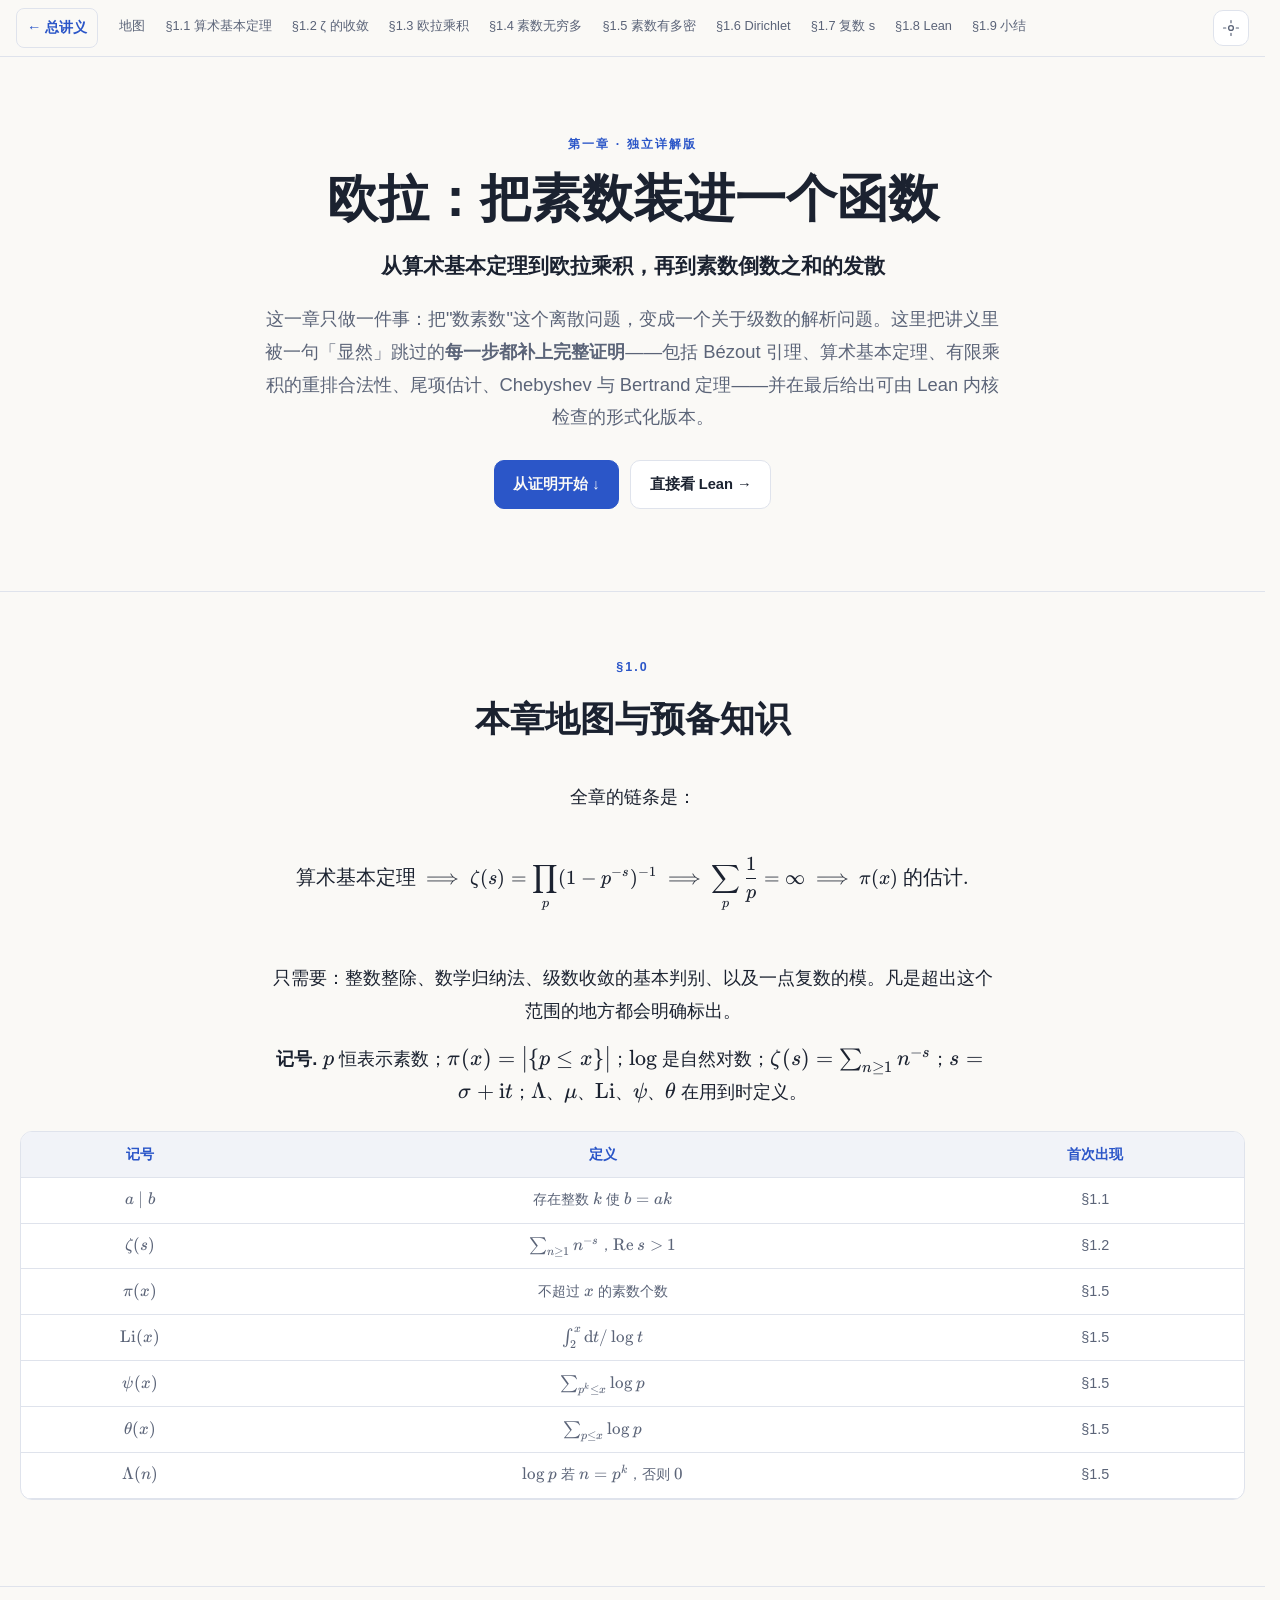
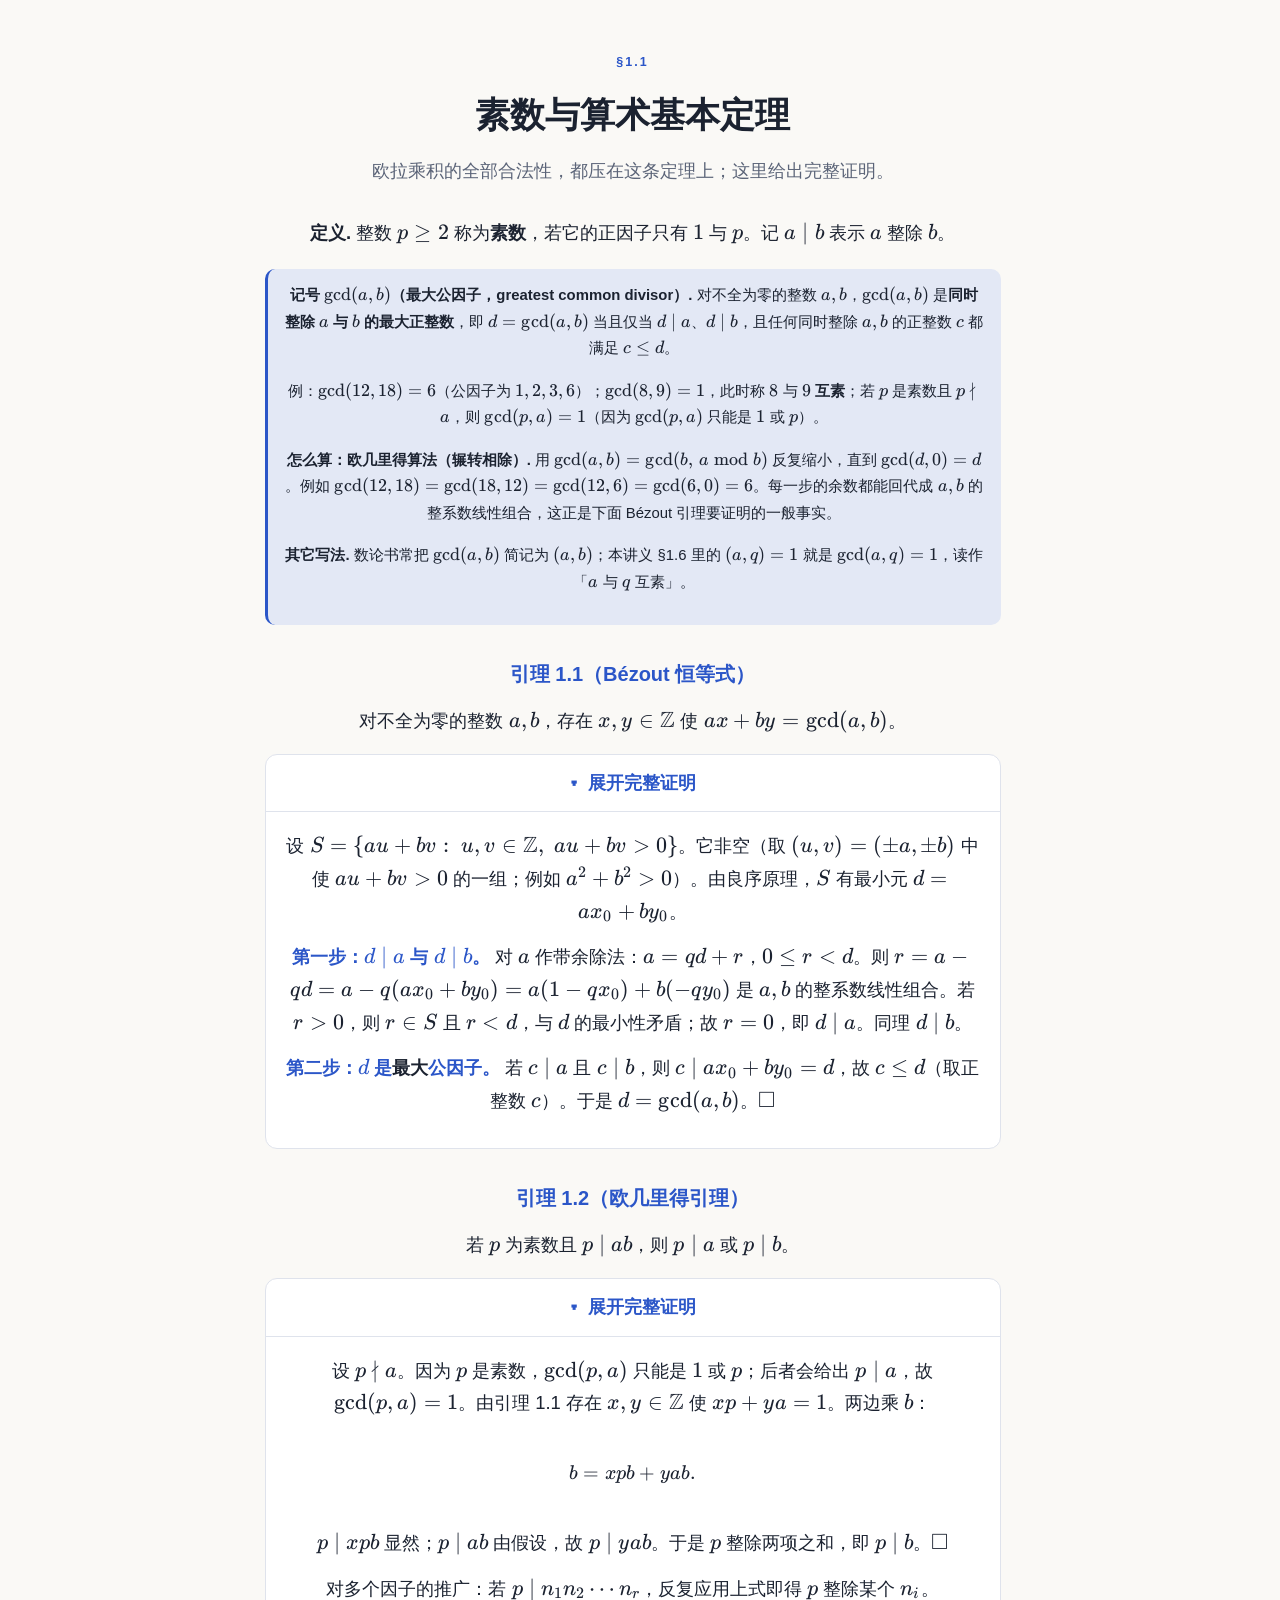
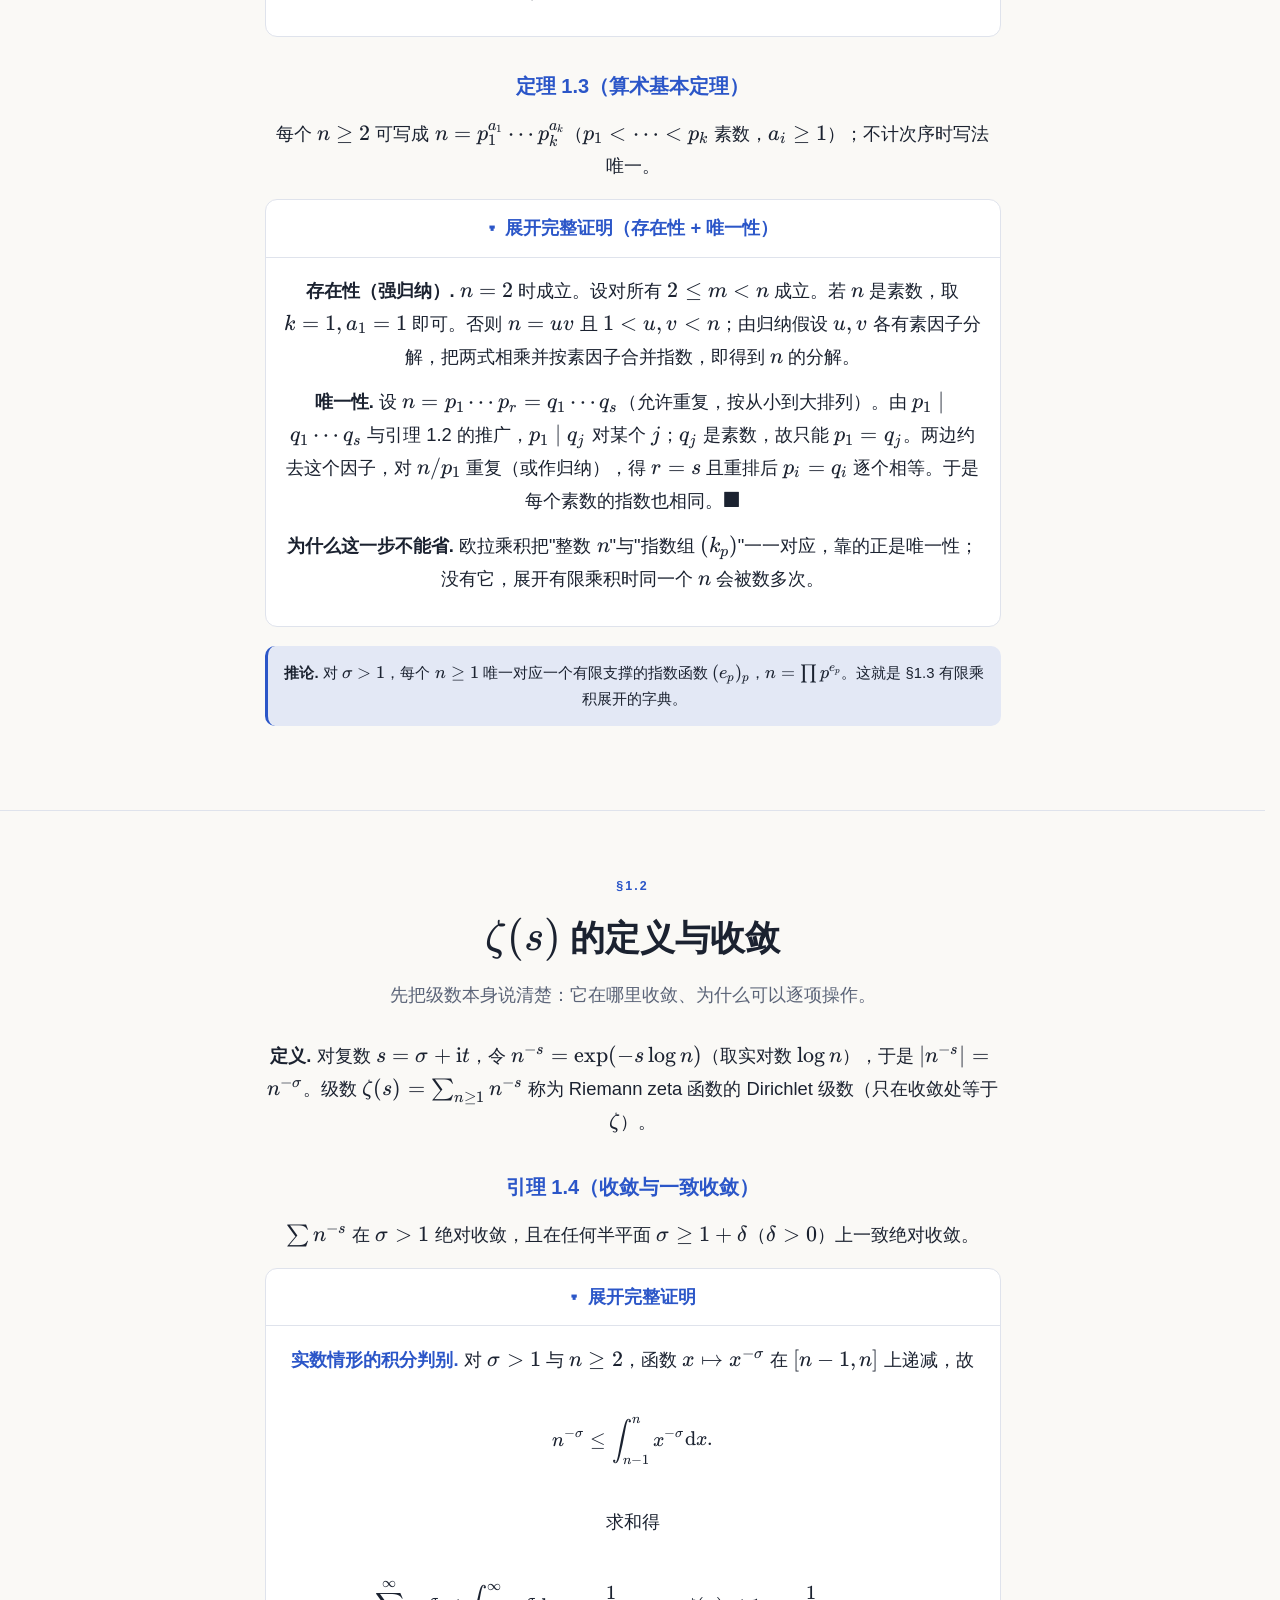
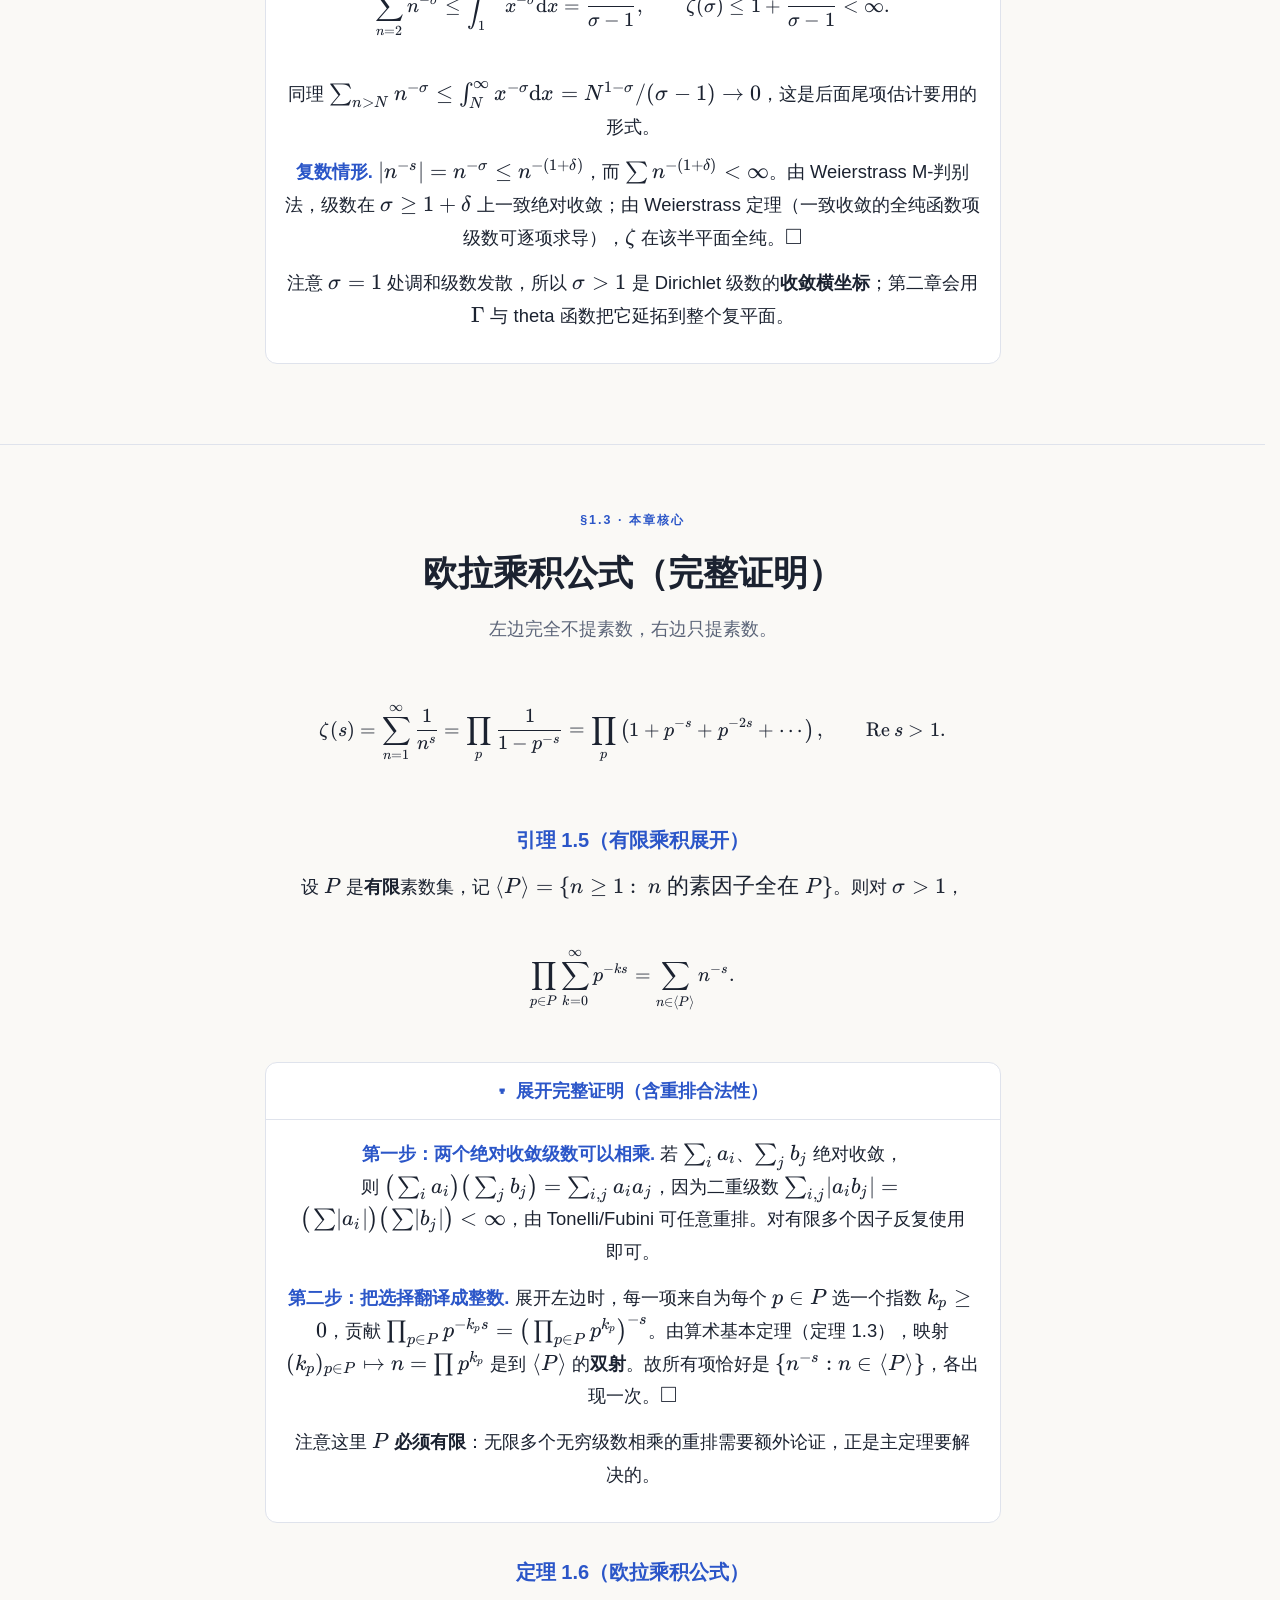
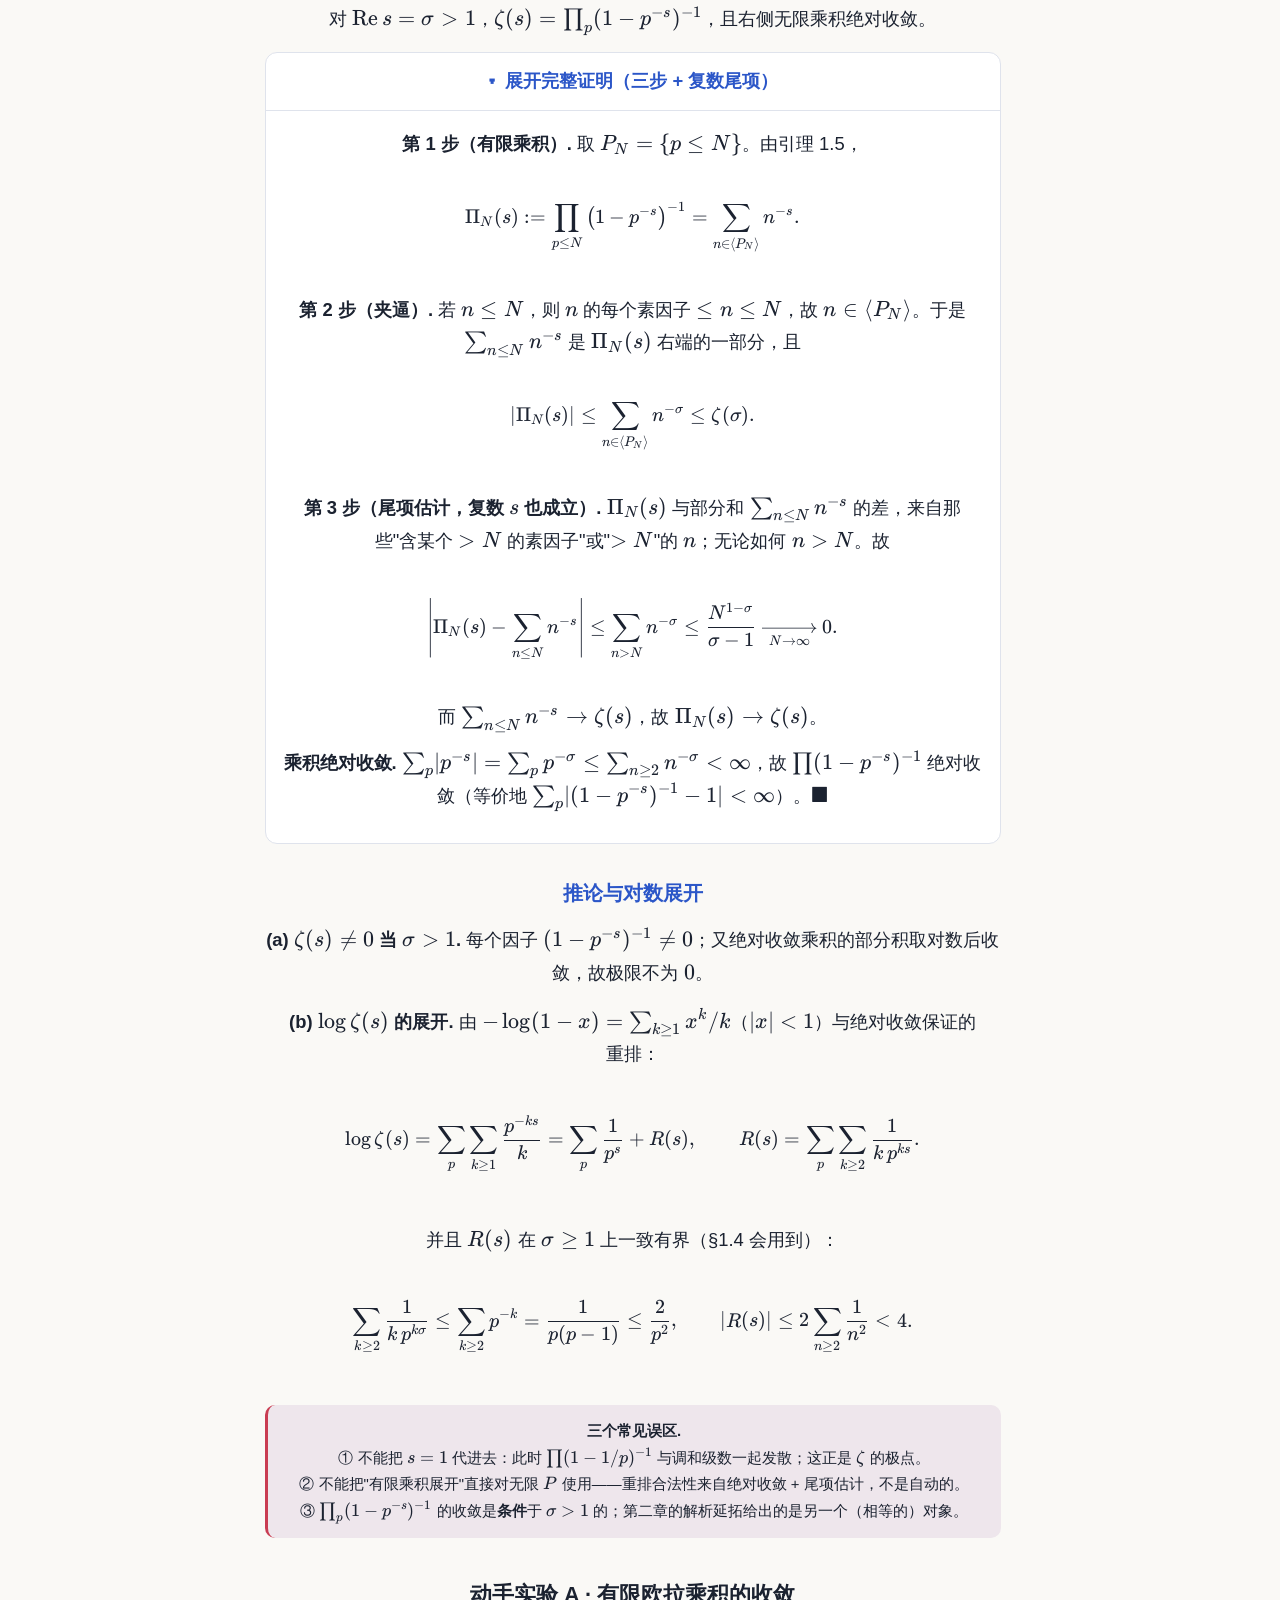
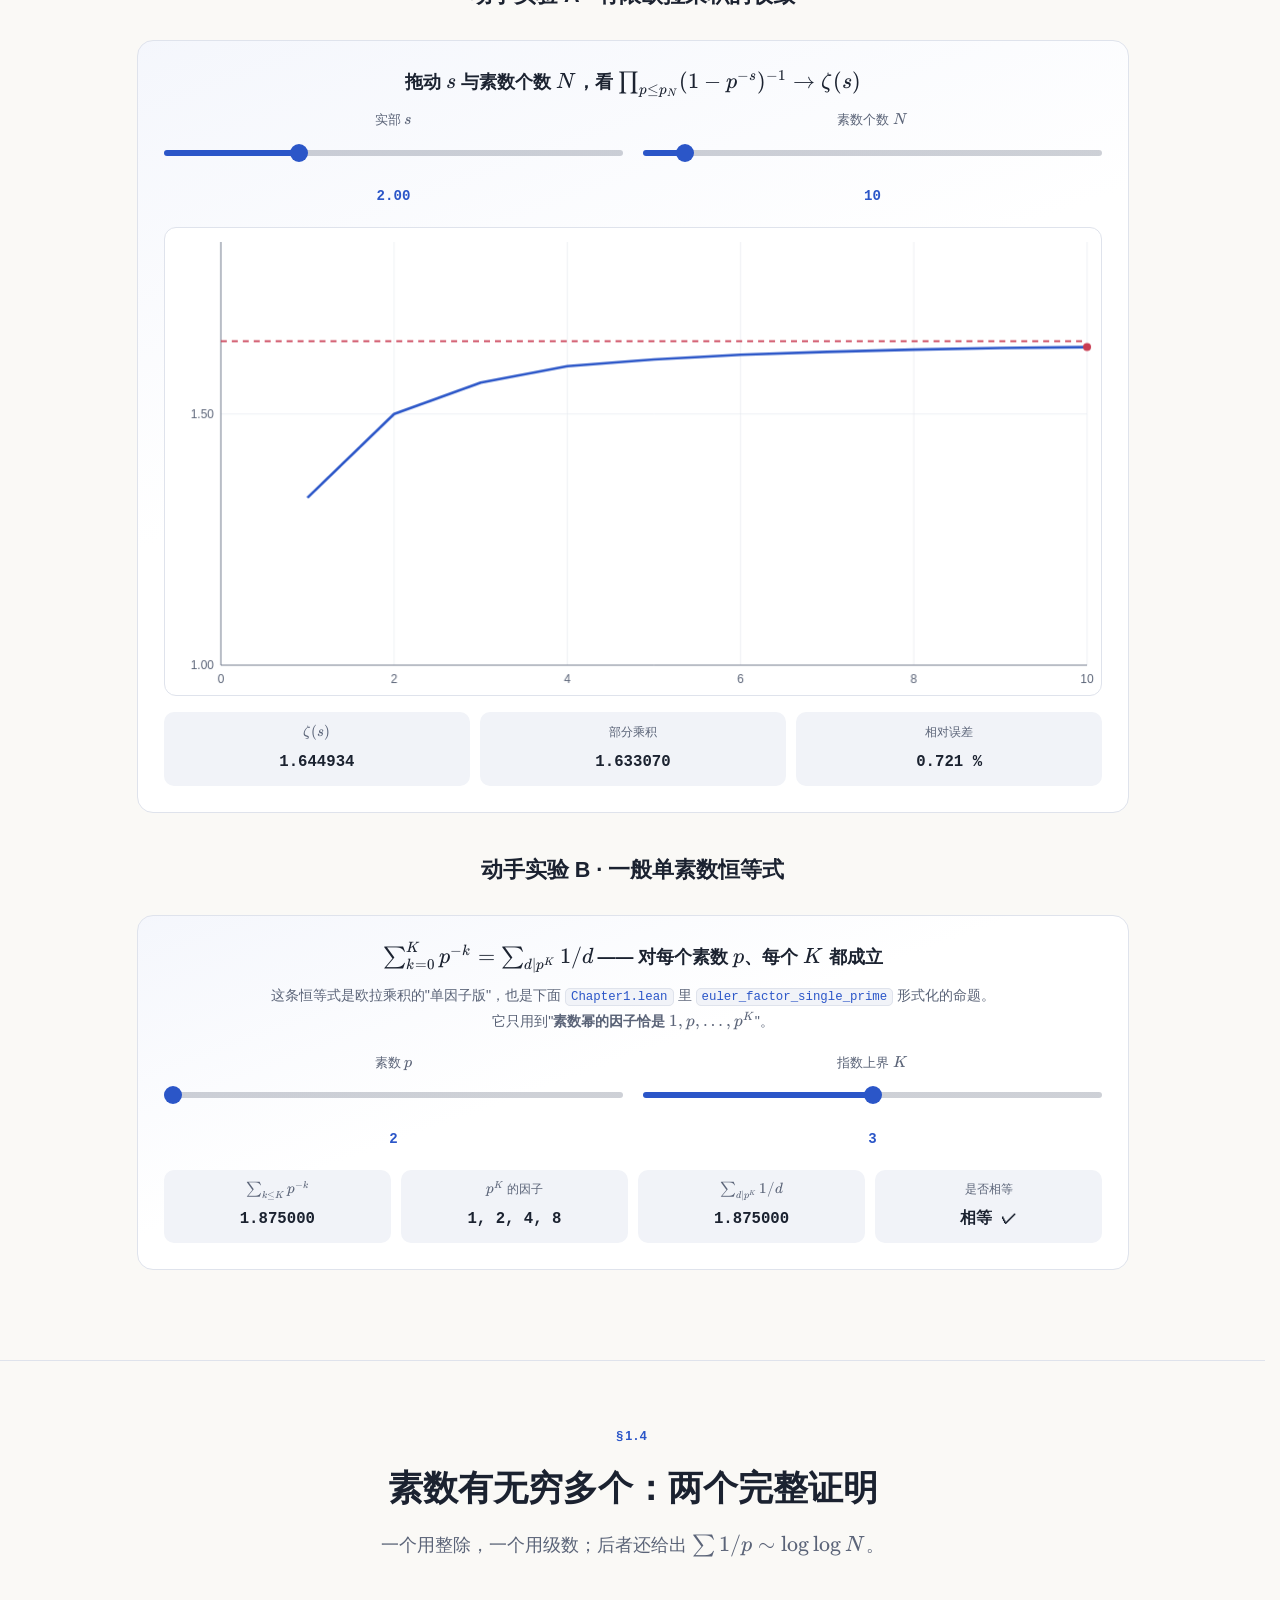
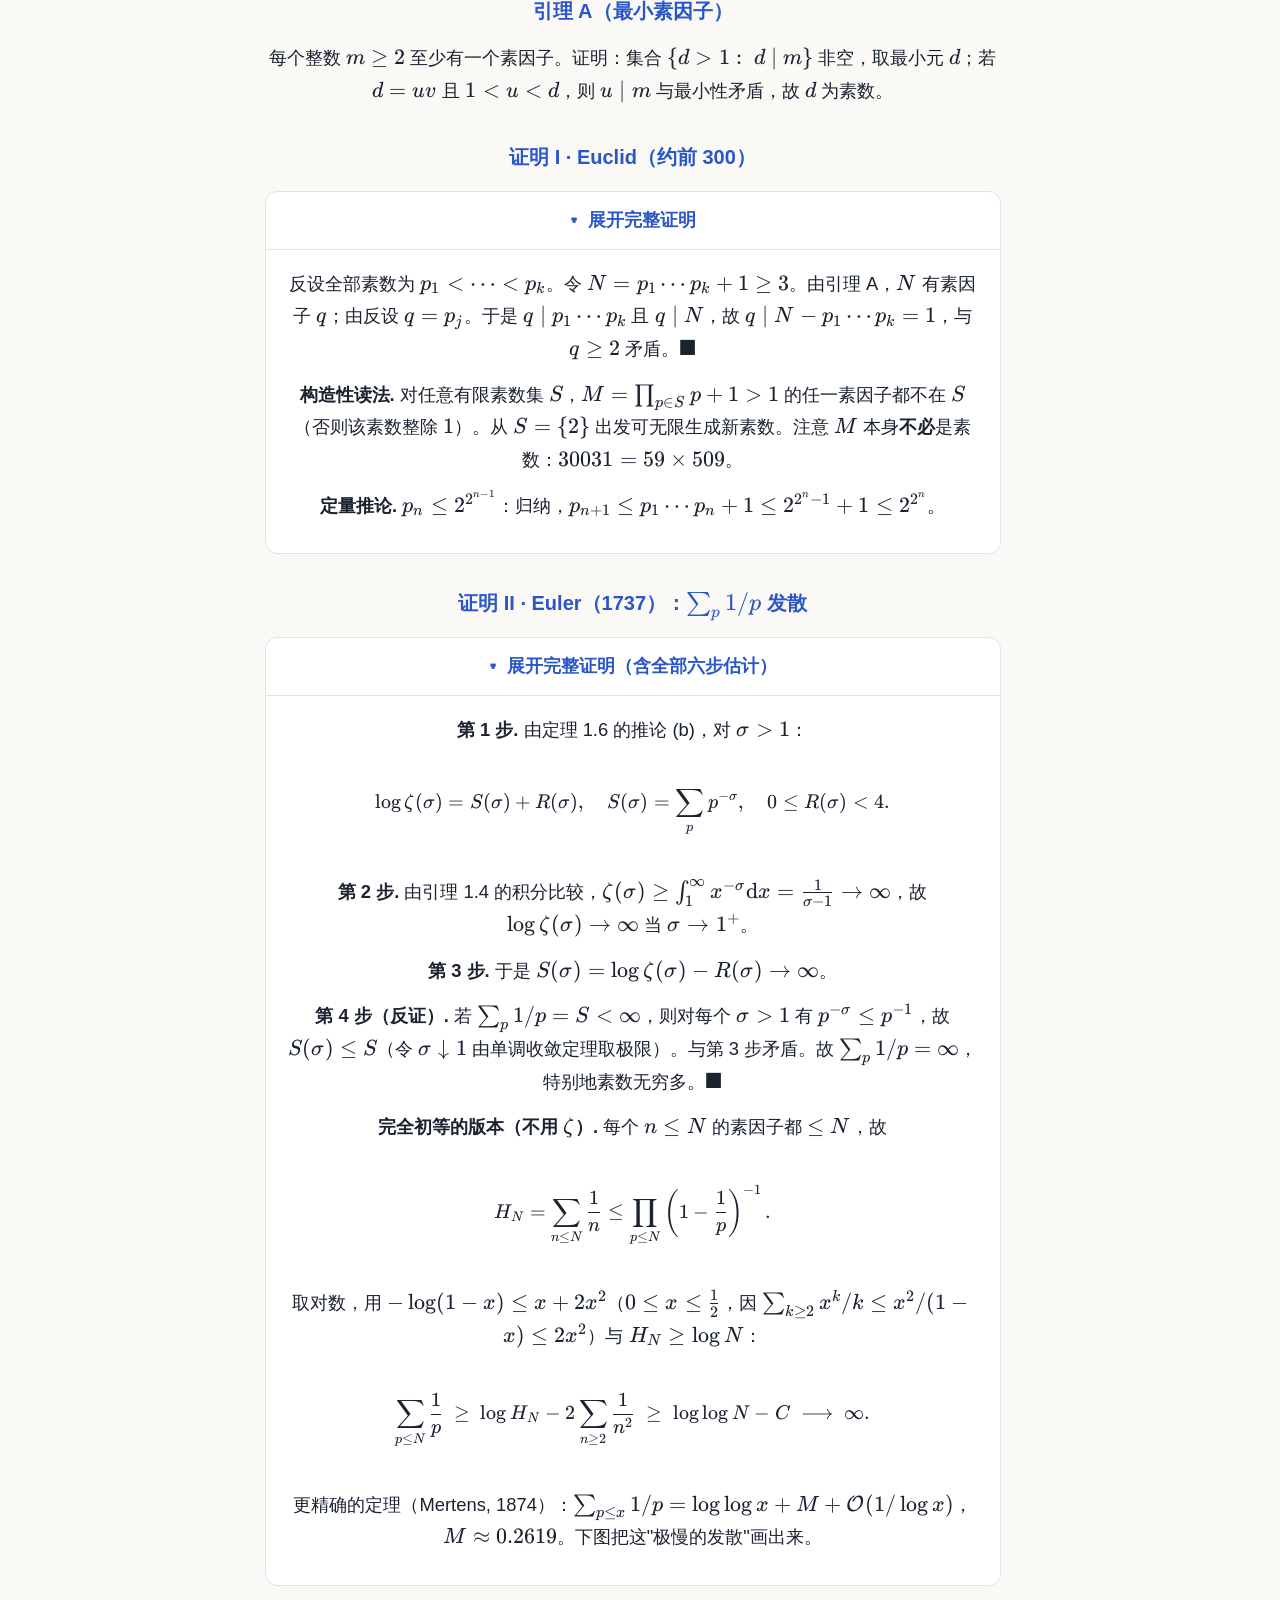
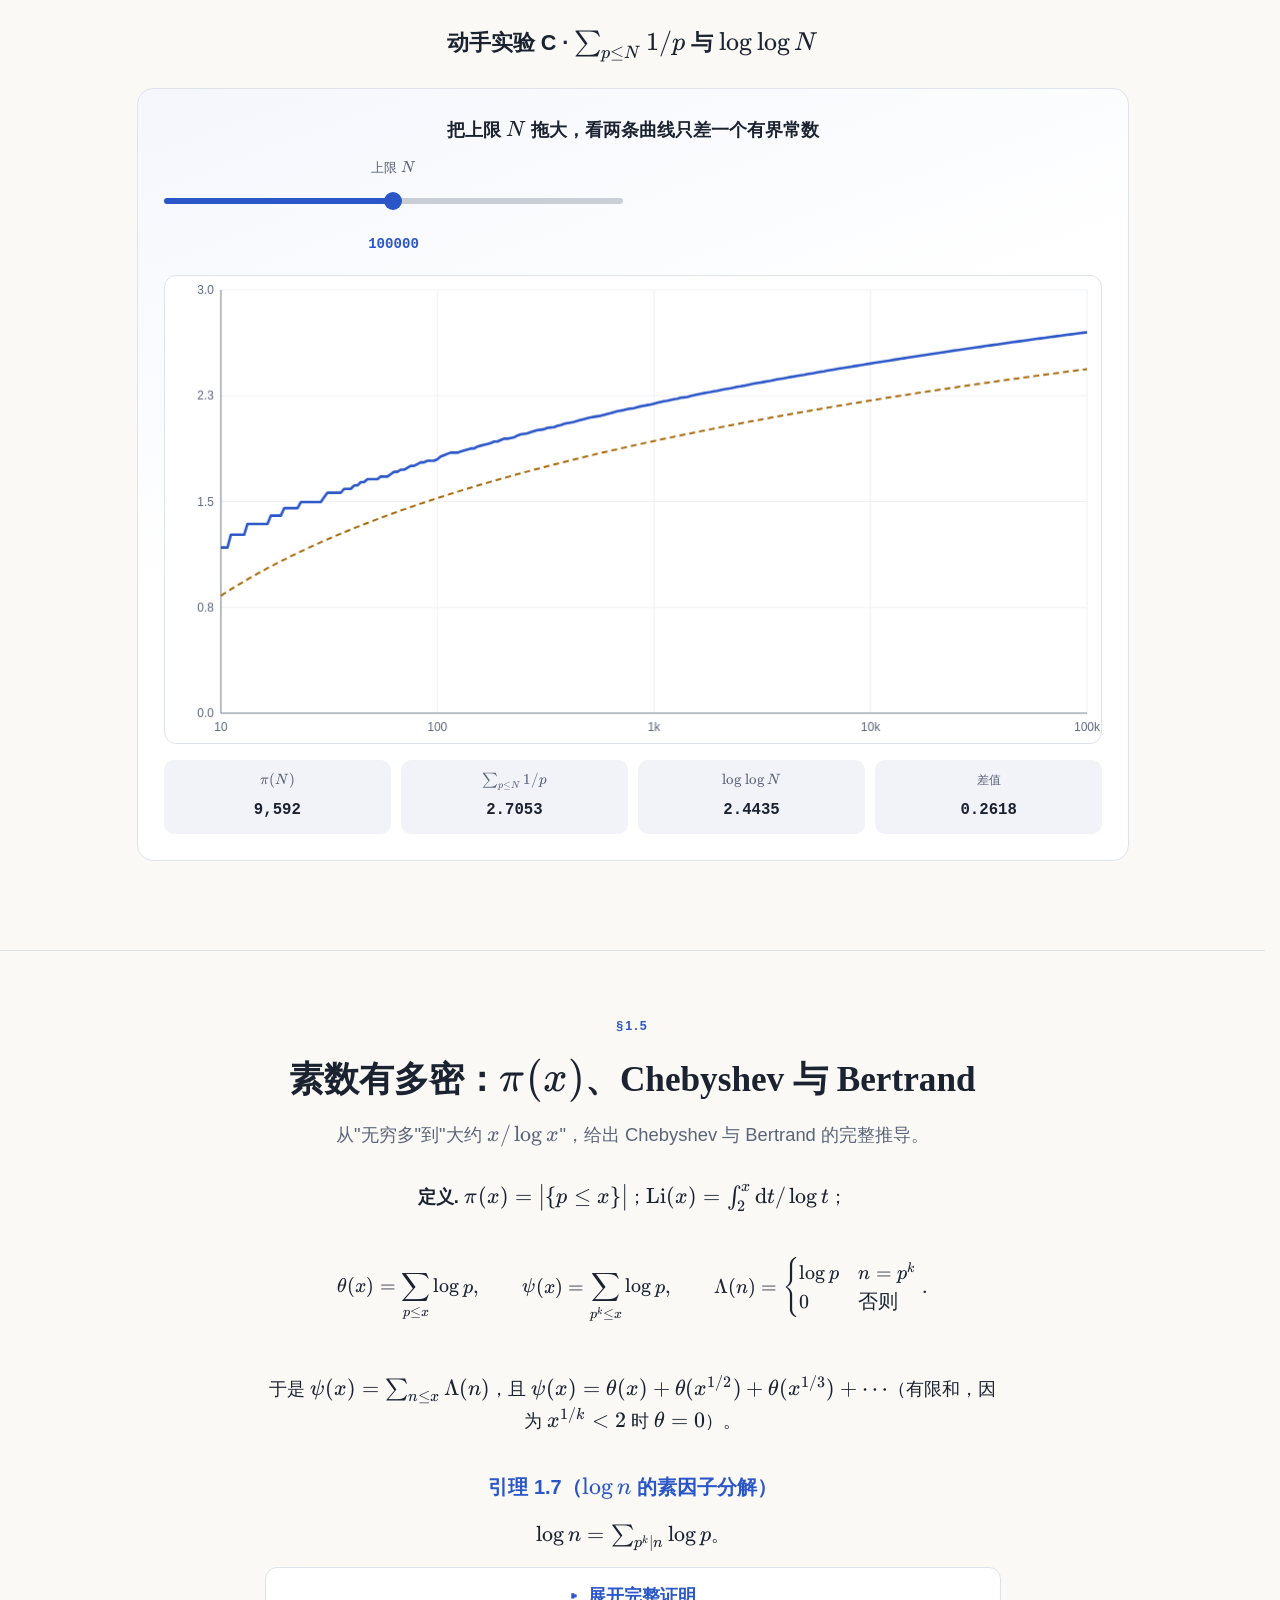
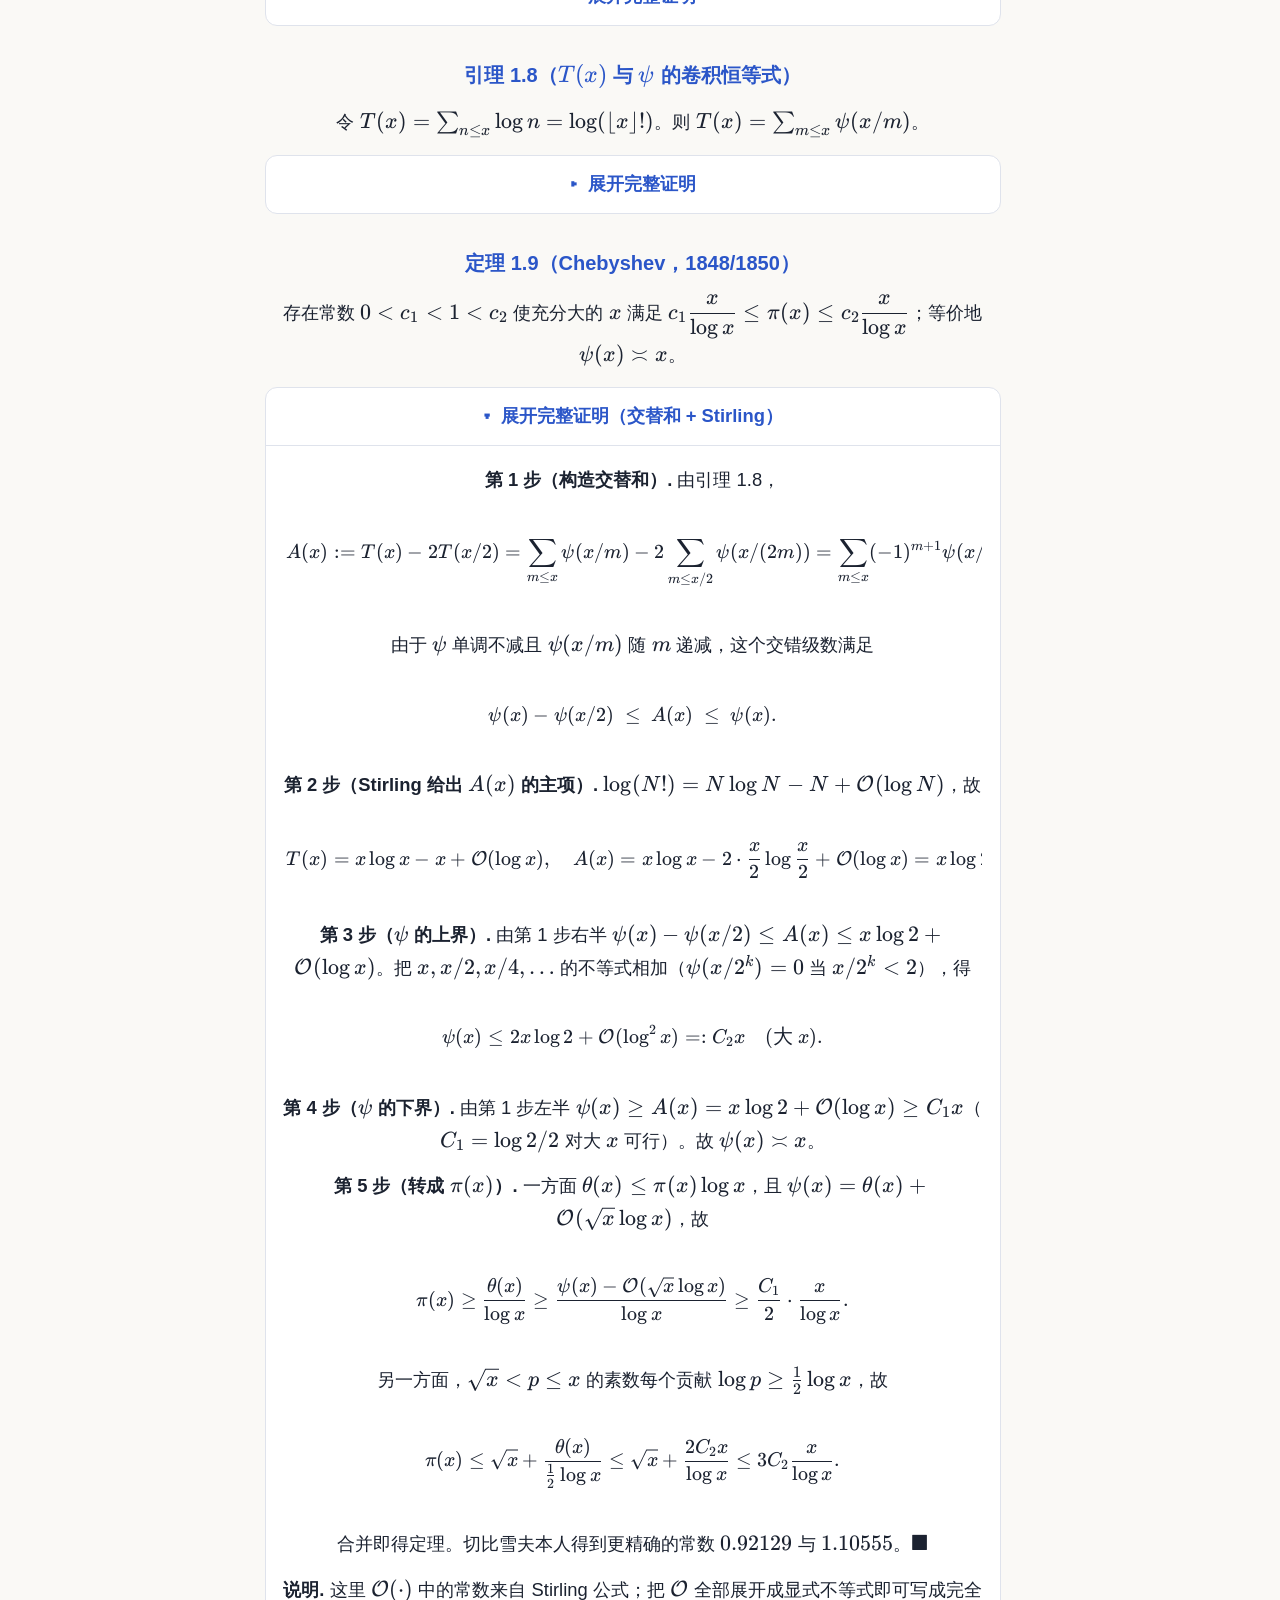
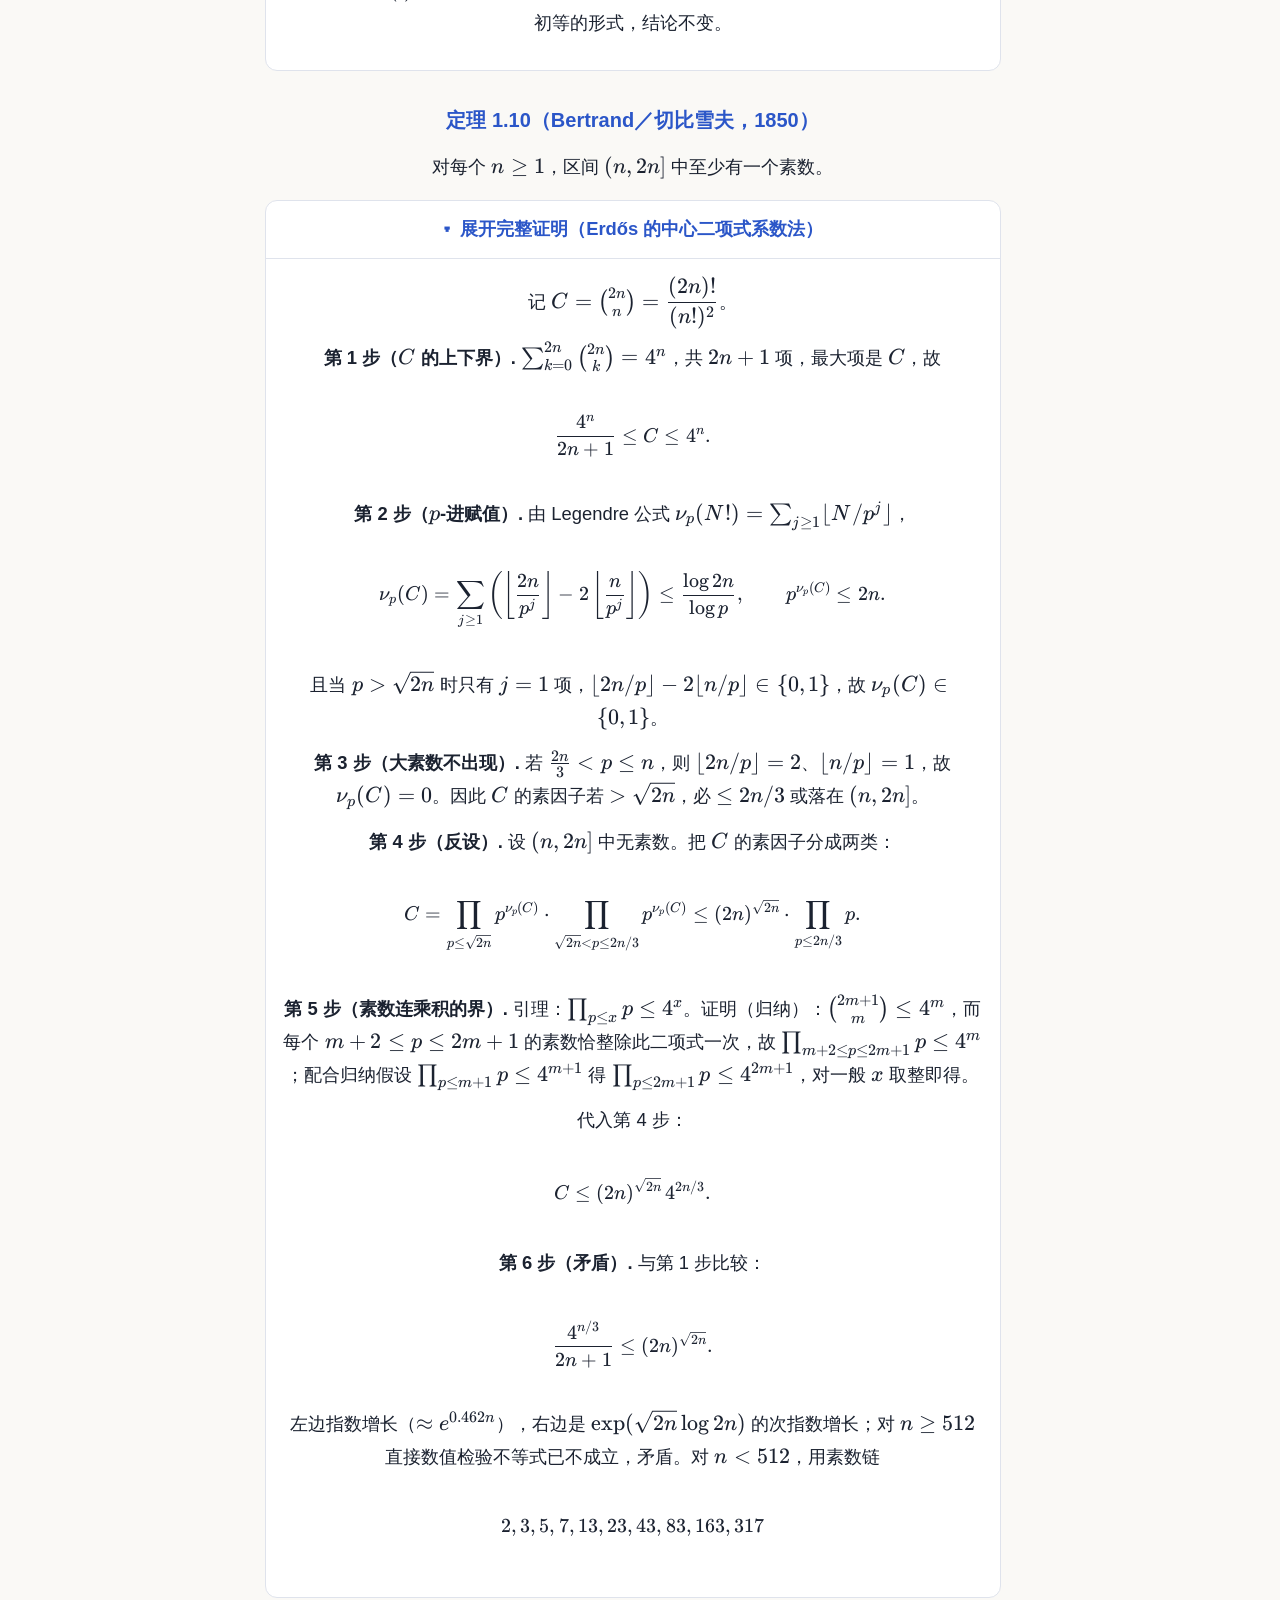
==== commit aa9de66d: "docs(web): 补充 gcd（最大公因子）定义、欧几里得算法与 Lean 对照 - §1.1 新增定义框：gcd 的严格定义、例子、辗转相除法回代、   与 Dirichlet 章节 (a,q)" ====
--- a/web/chapter1.html
+++ b/web/chapter1.html
@@ -74,6 +74,15 @@
   <div class="ch1-head"><p class="ch1-kicker">§1.1</p><h2 id="s1">素数与算术基本定理</h2><p class="ch1-deck">欧拉乘积的全部合法性，都压在这条定理上；这里给出完整证明。</p></div>
   <div class="ch1-prose">
     <p><strong>定义.</strong> 整数 $p\ge2$ 称为<strong>素数</strong>，若它的正因子只有 $1$ 与 $p$。记 $a\mid b$ 表示 $a$ 整除 $b$。</p>
+
+    <div class="ch1-note">
+      <p><strong>记号 $\gcd(a,b)$（最大公因子，greatest common divisor）.</strong> 对不全为零的整数 $a,b$，$\gcd(a,b)$ 是<strong>同时整除 $a$ 与 $b$ 的最大正整数</strong>，即
+      $d=\gcd(a,b)$ 当且仅当 $d\mid a$、$d\mid b$，且任何同时整除 $a,b$ 的正整数 $c$ 都满足 $c\le d$。</p>
+      <p>例：$\gcd(12,18)=6$（公因子为 $1,2,3,6$）；$\gcd(8,9)=1$，此时称 $8$ 与 $9$ <strong>互素</strong>；若 $p$ 是素数且 $p\nmid a$，则 $\gcd(p,a)=1$（因为 $\gcd(p,a)$ 只能是 $1$ 或 $p$）。</p>
+      <p><strong>怎么算：欧几里得算法（辗转相除）.</strong> 用 $\gcd(a,b)=\gcd(b,\,a\bmod b)$ 反复缩小，直到 $\gcd(d,0)=d$。例如
+      $\gcd(12,18)=\gcd(18,12)=\gcd(12,6)=\gcd(6,0)=6$。每一步的余数都能回代成 $a,b$ 的整系数线性组合，这正是下面 Bézout 引理要证明的一般事实。</p>
+      <p><strong>其它写法.</strong> 数论书常把 $\gcd(a,b)$ 简记为 $(a,b)$；本讲义 §1.6 里的 $(a,q)=1$ 就是 $\gcd(a,q)=1$，读作「$a$ 与 $q$ 互素」。</p>
+    </div>
 
     <h3>引理 1.1（Bézout 恒等式）</h3>
     <p>对不全为零的整数 $a,b$，存在 $x,y\in\Z$ 使 $ax+by=\gcd(a,b)$。</p>
@@ -362,6 +371,7 @@
   <div class="ch1-table-wrapper" tabindex="0" role="region" aria-label="数学命题与 Lean 声明对照表">
     <table class="ch1-table"><thead><tr><th>数学命题</th><th>Lean 声明</th><th>状态</th></tr></thead><tbody>
       <tr><td>引理 A：每个 $n\ge2$ 有素因子</td><td><code>exists_prime_factor</code></td><td>本文件证明</td></tr>
+      <tr><td>$\gcd(a,b)=1$（互素）</td><td><code>Nat.Coprime a b</code>，即 <code>Nat.gcd a b = 1</code></td><td>mathlib 定义</td></tr>
       <tr><td>Euclid：$\forall n\ \exists p\ge n$</td><td><code>euclid</code> / <code>Nat.exists_infinite_primes</code></td><td>逐战术证明</td></tr>
       <tr><td>有限几何和</td><td><code>geom_sum_mul</code></td><td>归纳 + ring</td></tr>
       <tr><td>单素数欧拉因子 $= \sum_{d\mid p^K}1/d$</td><td><code>euler_factor_single_prime</code></td><td>一般形式，已证</td></tr>
@@ -388,6 +398,8 @@
     </div>
   </div>
 
+  <div class="ch1-note"><strong>Bézout 系数在 mathlib 中.</strong> <code>Nat.gcd</code> 给出最大公因子；<code>Nat.gcdA</code>、<code>Nat.gcdB</code> 给出整系数，定理 <code>Nat.gcd_eq_gcd_ab</code> 陈述 $\gcd(x,y)=x\cdot\mathrm{gcdA}(x,y)+y\cdot\mathrm{gcdB}(x,y)$；辗转相除由 <code>Nat.gcd_rec</code> 给出 <code>m.gcd n = (n % m).gcd m</code>，而 <code>Nat.Coprime.gcd_eq_one</code> 把互素与 $\gcd=1$ 连起来。</div>
+
   <div class="ch1-note"><strong>关于"陈述"与"证明".</strong> <code>ZetaEulerProduct</code> 是一个 <code>Prop</code>：类型正确，但本项目<strong>没有</strong>给出它的证明项。同样地，<code>#check EulerProduct.eulerProduct_tprod</code> 只是打印 mathlib 中那条已证定理的类型。形式化的伦理是：欠着的步骤必须显式写成 <code>sorry</code>、<code>axiom</code> 或库定理，不能假装证完。</div>
 
   <h3 class="ch1-subhead">交互 · 逐战术拆解 <code>euclid</code></h3>
@@ -425,11 +437,11 @@
   </div>
   <h3 class="ch1-subhead">习题（点击展开提示）</h3>
   <section class="ch1-accordion" aria-label="第一章习题">
-    <details class="ch1-proof" name="ch1-ex"><summary>习题 1 · 证明 $\sum_{p\le N}1/p\ge\log\log N-\bigO(1)$</summary><div class="ch1-proof-body"><p><strong>提示.</strong> 由 $H_N\le\prod_{p\le N}(1-1/p)^{-1}$ 取对数，用 $-\log(1-x)\le x+2x^2$ 与 $\sum 1/p^2&lt;\infty$、$H_N\ge\log N$。见 §1.4 初等版本。</p></div></details>
-    <details class="ch1-proof" name="ch1-ex"><summary>习题 2 · 验证 $\prod_{p\in\{2,3\}}(1+1/p+1/p^2)=\sum_{d\mid36}1/d$</summary><div class="ch1-proof-body"><p><strong>提示.</strong> $36=2^2\cdot3^2$，其因子恰为 $2^a3^b$（$0\le a,b\le2$）；展开左边得到 9 项，用唯一分解一一对应。这正是 <code>Chapter1.lean</code> 中 <code>native_decide</code> 例子的两素数版。</p></div></details>
-    <details class="ch1-proof" name="ch1-ex"><summary>习题 3 · 说明为什么 $\zeta(s)\ne0$ 在 $\Ree s&gt;1$</summary><div class="ch1-proof-body"><p><strong>提示.</strong> 每个因子 $(1-p^{-s})^{-1}\ne0$，且乘积绝对收敛；对部分积取对数，$\sum_p -\log(1-p^{-s})$ 绝对收敛，故极限 $\ne0$。见 §1.3 推论 (a)。</p></div></details>
-    <details class="ch1-proof" name="ch1-ex"><summary>习题 4 · 由 Bertrand 定理推出 $p_{n+1}&lt;2p_n$</summary><div class="ch1-proof-body"><p><strong>提示.</strong> 取 $n=p_n$，Bertrand 给出素数 $p\in(p_n,2p_n]$；因 $p&gt;p_n$ 且 $p_n$ 是第 $n$ 个素数，必有 $p\ge p_{n+1}$，故 $p_{n+1}\le p\le2p_n$。</p></div></details>
-    <details class="ch1-proof" name="ch1-ex"><summary>习题 5 · 为什么 $4k+1$ 的 Euclid 式证明不能照抄 $4k+3$？</summary><div class="ch1-proof-body"><p><strong>提示.</strong> 因为 $3\cdot3\equiv1\pmod4$：两个 $\equiv3$ 的素因子乘积可以 $\equiv1$，所以 $4Q+1$ 的素因子未必 $\equiv1$。正确做法用 $N=(2Q)^2+1$：$x^2+1$ 的奇素因子必 $\equiv1\pmod4$（$-1$ 是模 $q$ 的二次剩余）。</p></div></details>
+    <details class="ch1-proof"><summary>习题 1 · 证明 $\sum_{p\le N}1/p\ge\log\log N-\bigO(1)$</summary><div class="ch1-proof-body"><p><strong>提示.</strong> 由 $H_N\le\prod_{p\le N}(1-1/p)^{-1}$ 取对数，用 $-\log(1-x)\le x+2x^2$ 与 $\sum 1/p^2&lt;\infty$、$H_N\ge\log N$。见 §1.4 初等版本。</p></div></details>
+    <details class="ch1-proof"><summary>习题 2 · 验证 $\prod_{p\in\{2,3\}}(1+1/p+1/p^2)=\sum_{d\mid36}1/d$</summary><div class="ch1-proof-body"><p><strong>提示.</strong> $36=2^2\cdot3^2$，其因子恰为 $2^a3^b$（$0\le a,b\le2$）；展开左边得到 9 项，用唯一分解一一对应。这正是 <code>Chapter1.lean</code> 中 <code>native_decide</code> 例子的两素数版。</p></div></details>
+    <details class="ch1-proof"><summary>习题 3 · 说明为什么 $\zeta(s)\ne0$ 在 $\Ree s&gt;1$</summary><div class="ch1-proof-body"><p><strong>提示.</strong> 每个因子 $(1-p^{-s})^{-1}\ne0$，且乘积绝对收敛；对部分积取对数，$\sum_p -\log(1-p^{-s})$ 绝对收敛，故极限 $\ne0$。见 §1.3 推论 (a)。</p></div></details>
+    <details class="ch1-proof"><summary>习题 4 · 由 Bertrand 定理推出 $p_{n+1}&lt;2p_n$</summary><div class="ch1-proof-body"><p><strong>提示.</strong> 取 $n=p_n$，Bertrand 给出素数 $p\in(p_n,2p_n]$；因 $p&gt;p_n$ 且 $p_n$ 是第 $n$ 个素数，必有 $p\ge p_{n+1}$，故 $p_{n+1}\le p\le2p_n$。</p></div></details>
+    <details class="ch1-proof"><summary>习题 5 · 为什么 $4k+1$ 的 Euclid 式证明不能照抄 $4k+3$？</summary><div class="ch1-proof-body"><p><strong>提示.</strong> 因为 $3\cdot3\equiv1\pmod4$：两个 $\equiv3$ 的素因子乘积可以 $\equiv1$，所以 $4Q+1$ 的素因子未必 $\equiv1$。正确做法用 $N=(2Q)^2+1$：$x^2+1$ 的奇素因子必 $\equiv1\pmod4$（$-1$ 是模 $q$ 的二次剩余）。</p></div></details>
   </section>
 </section>
 
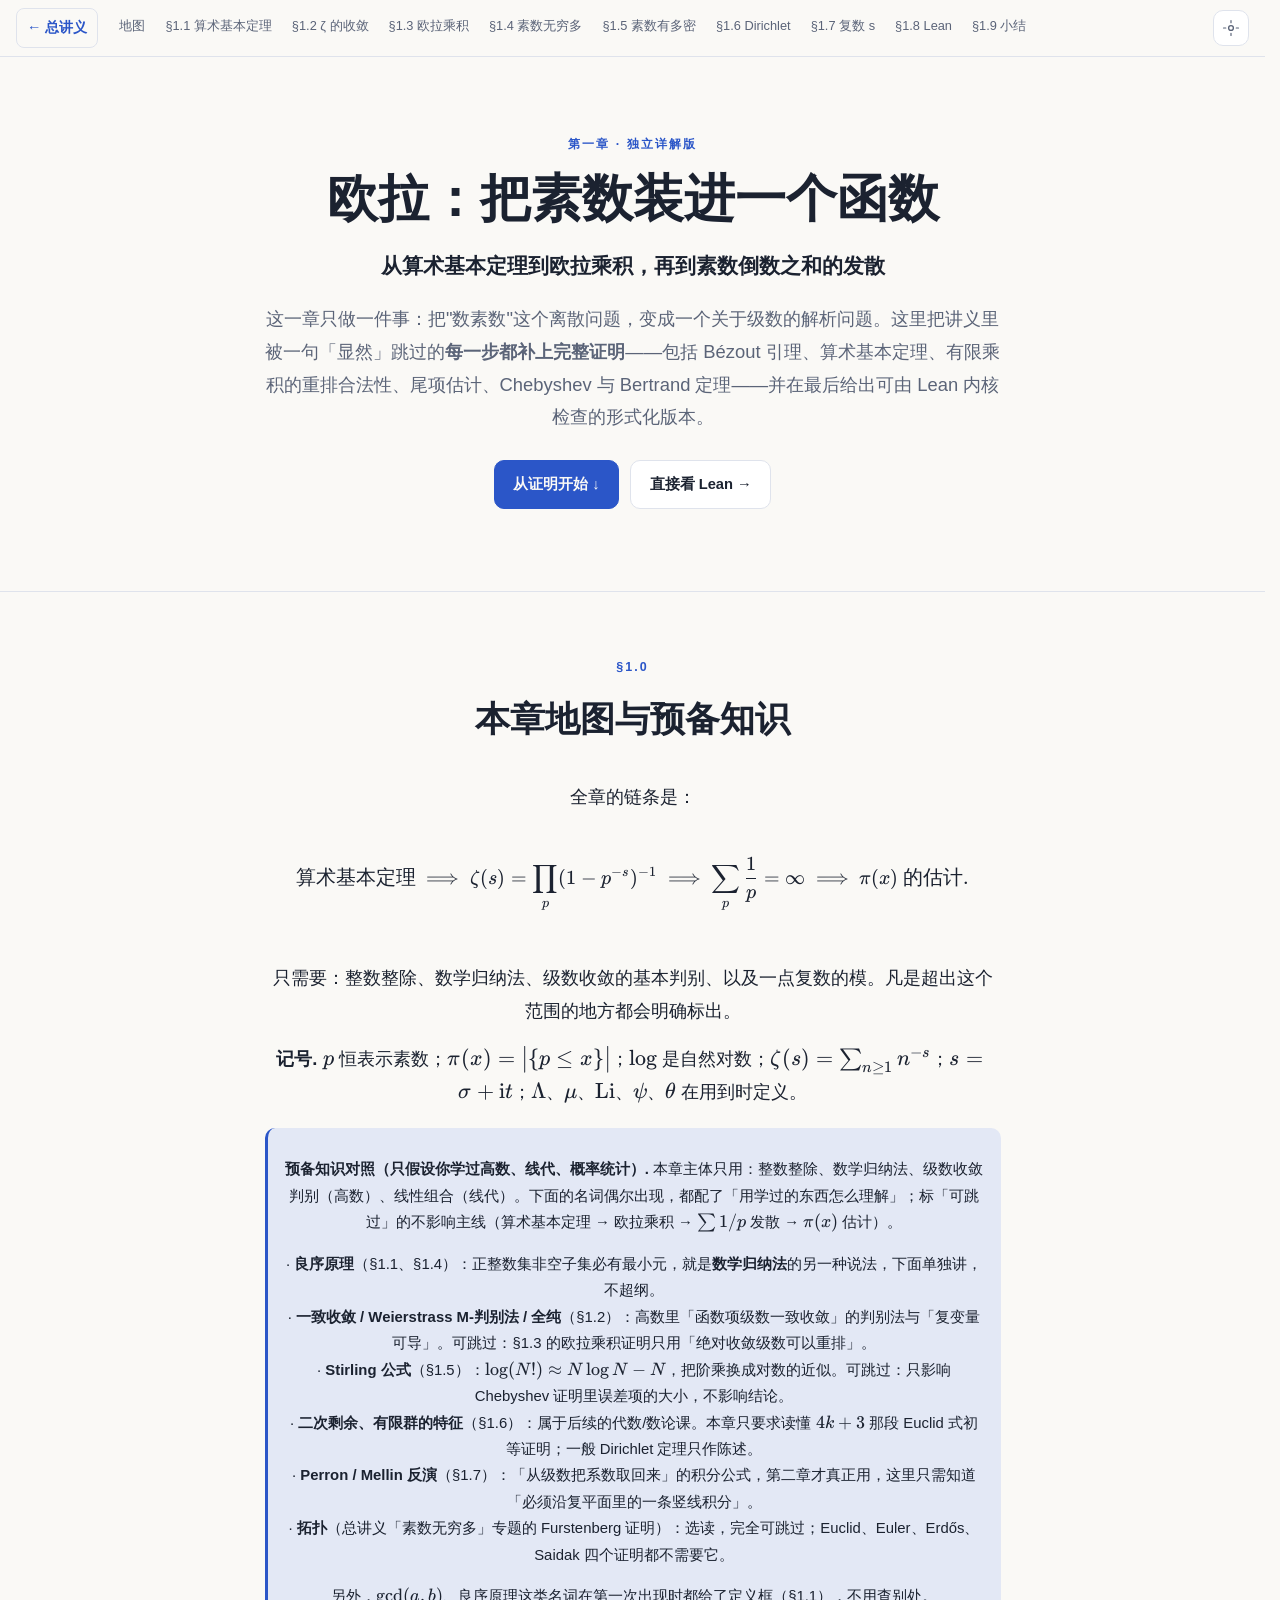
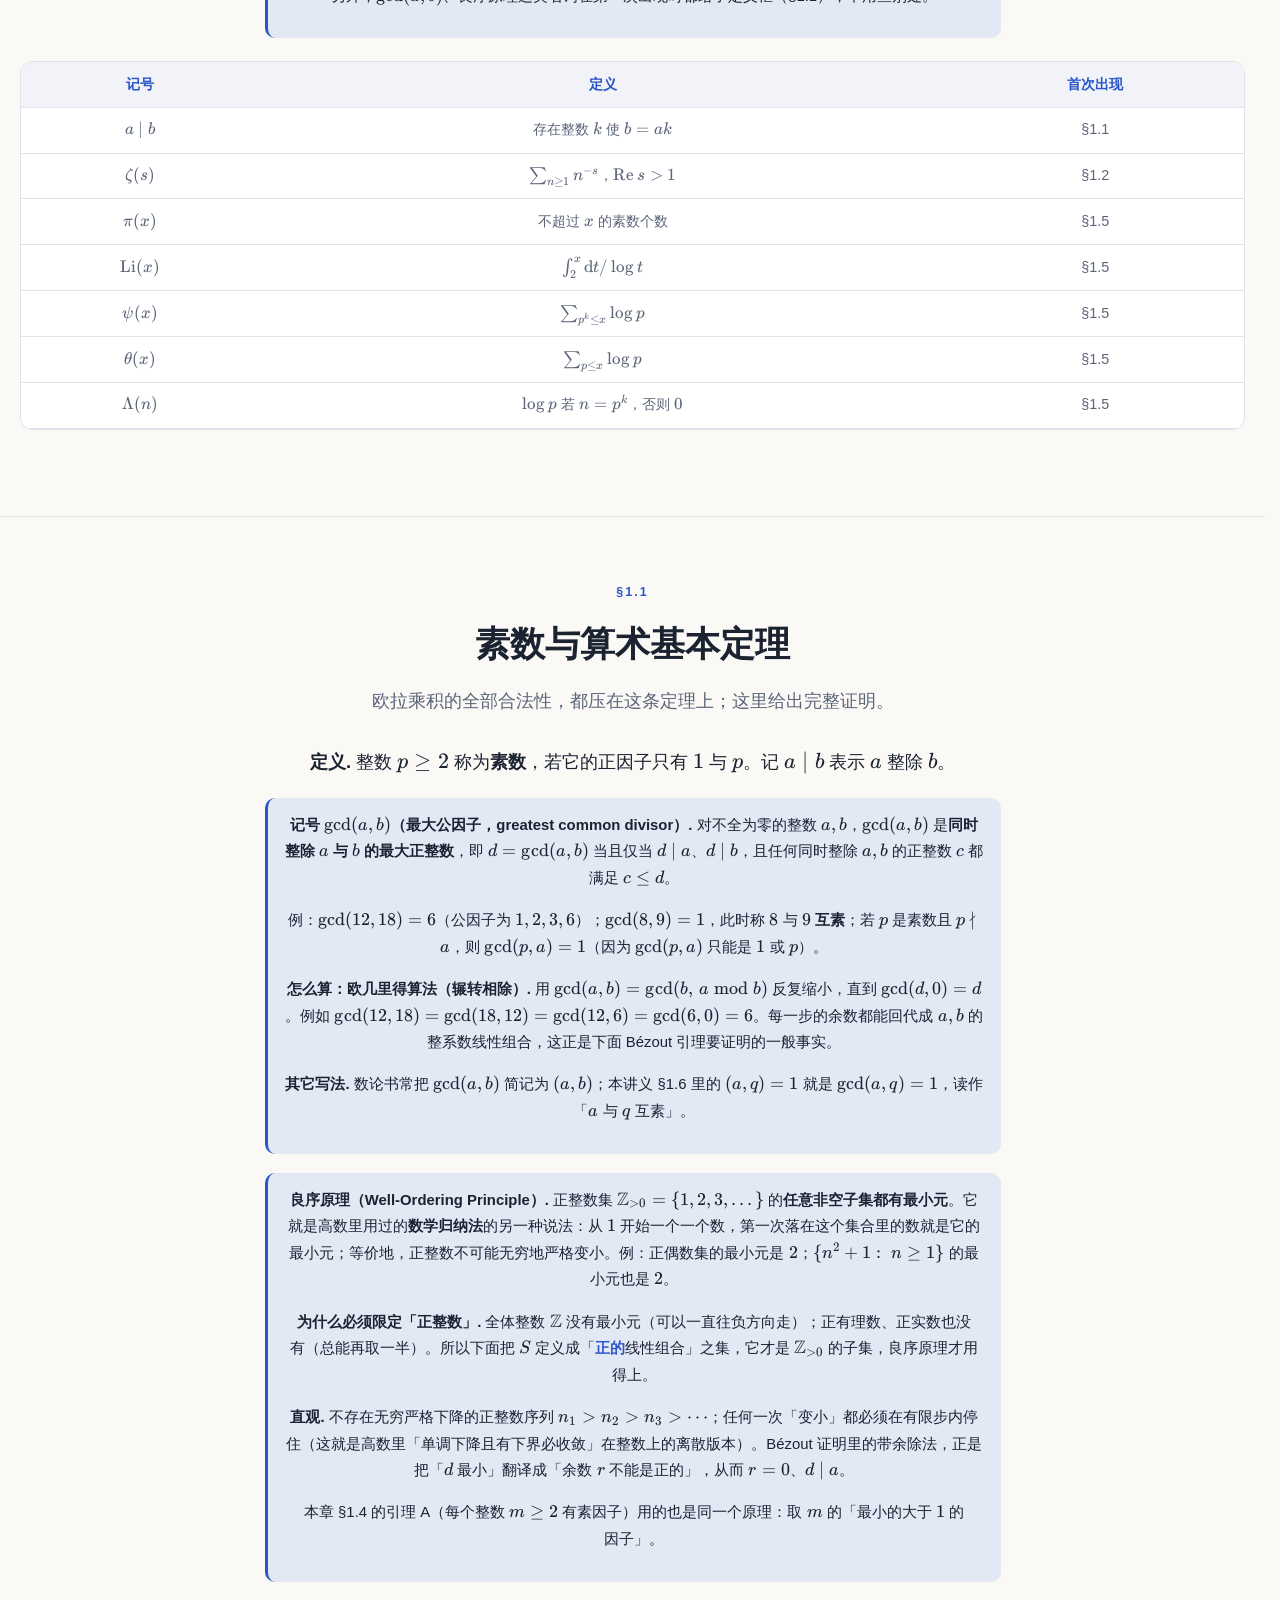
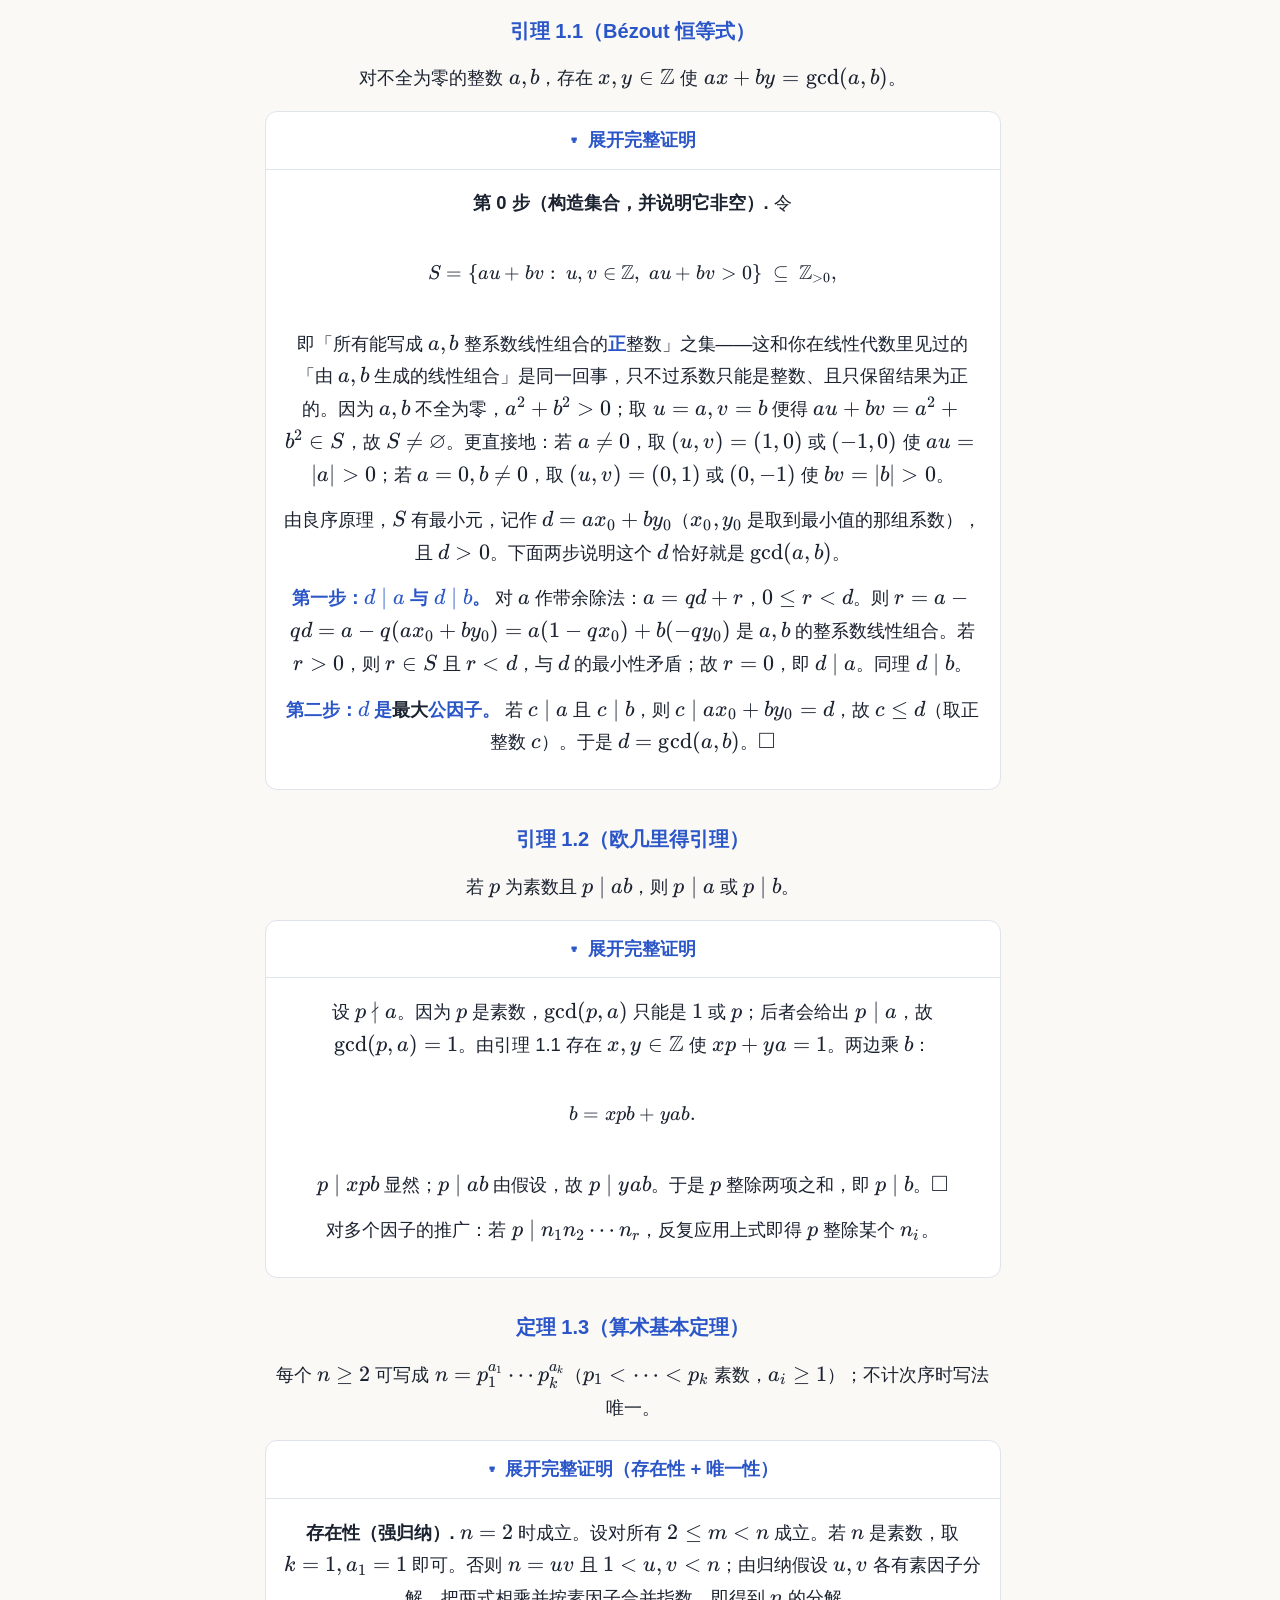
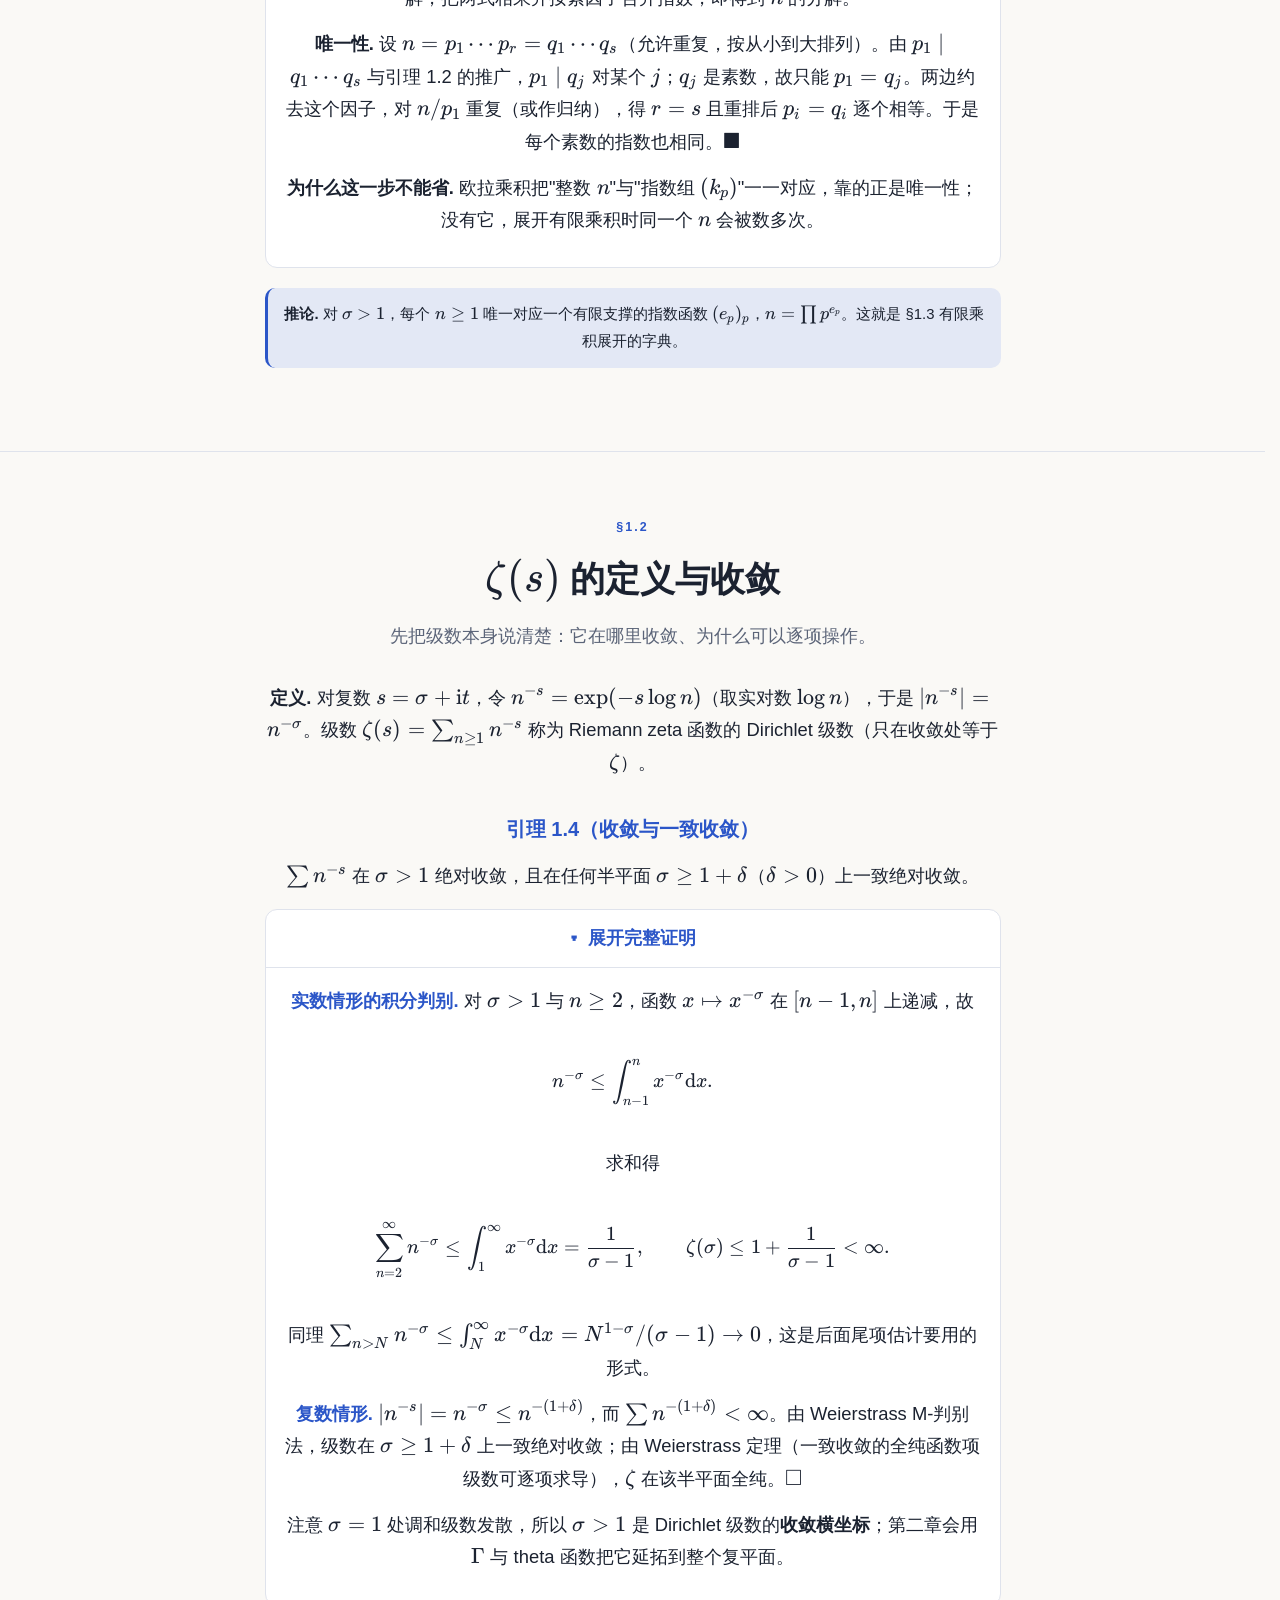
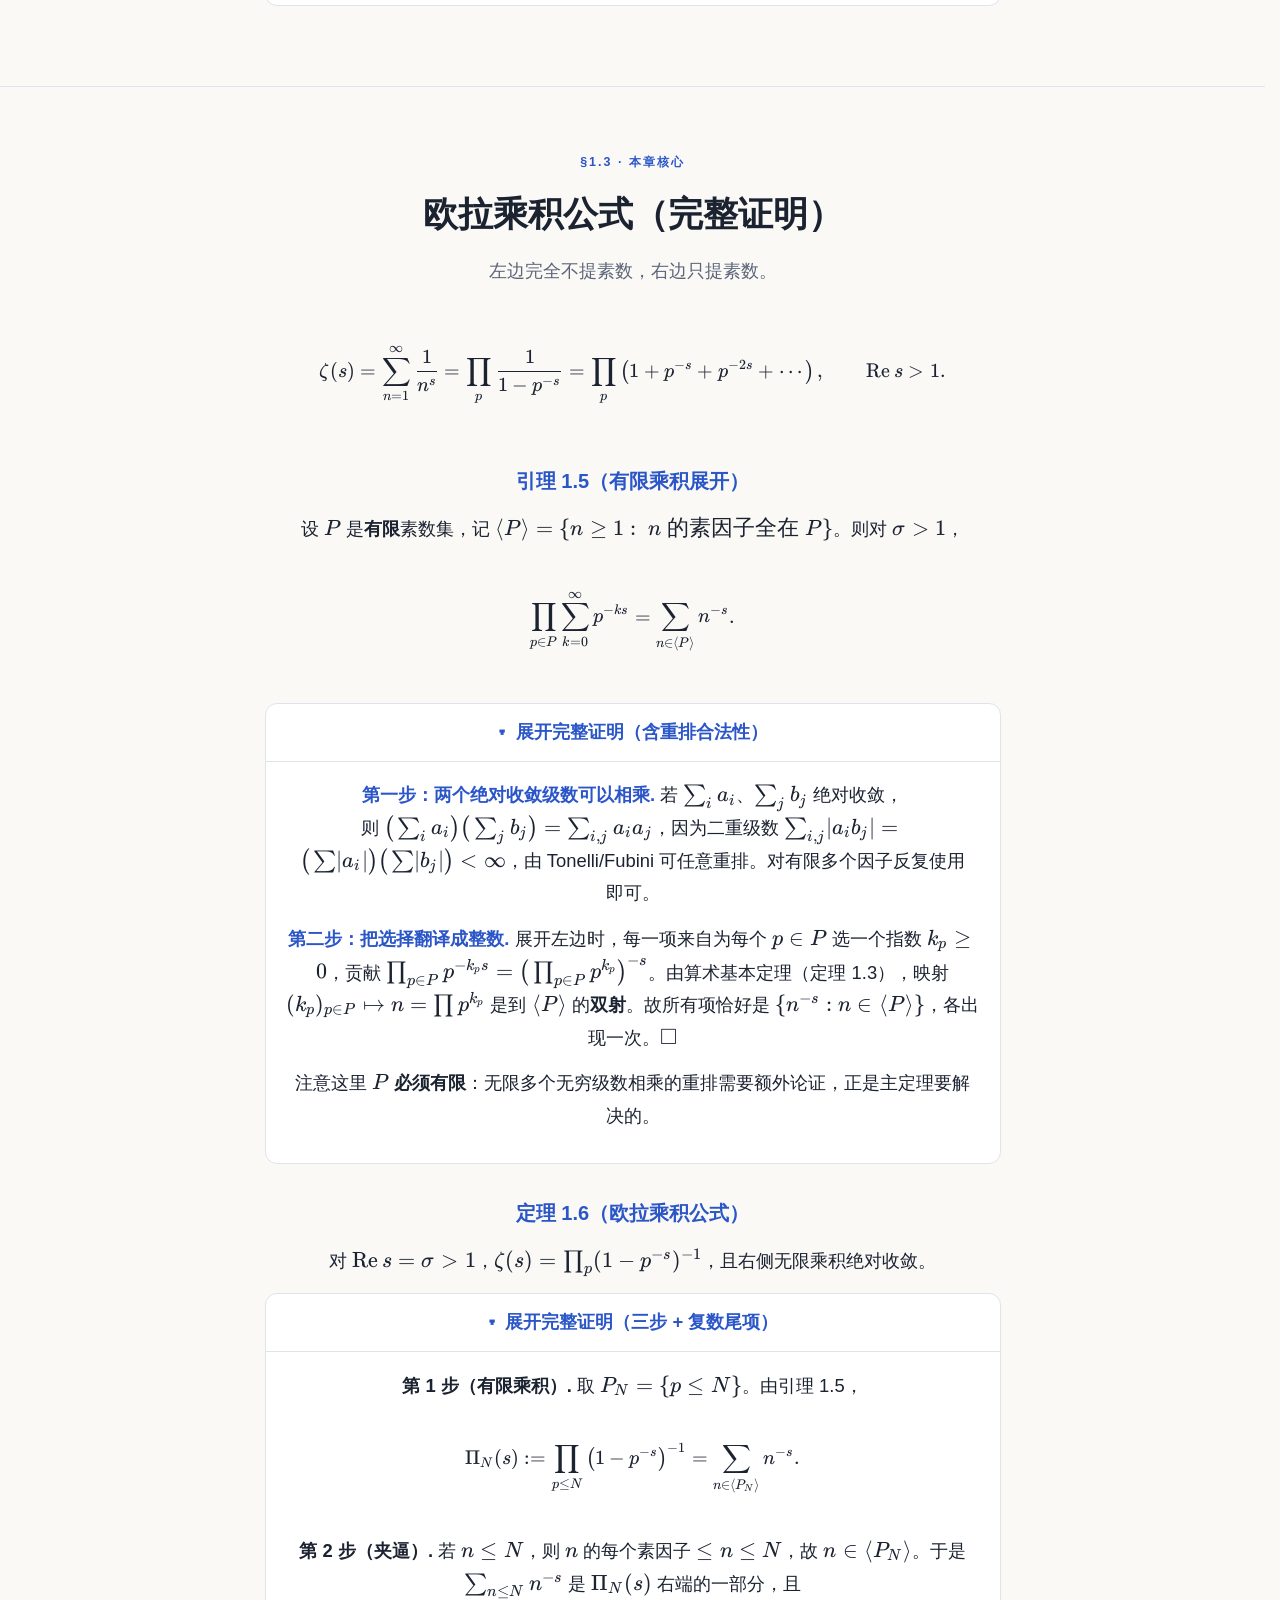
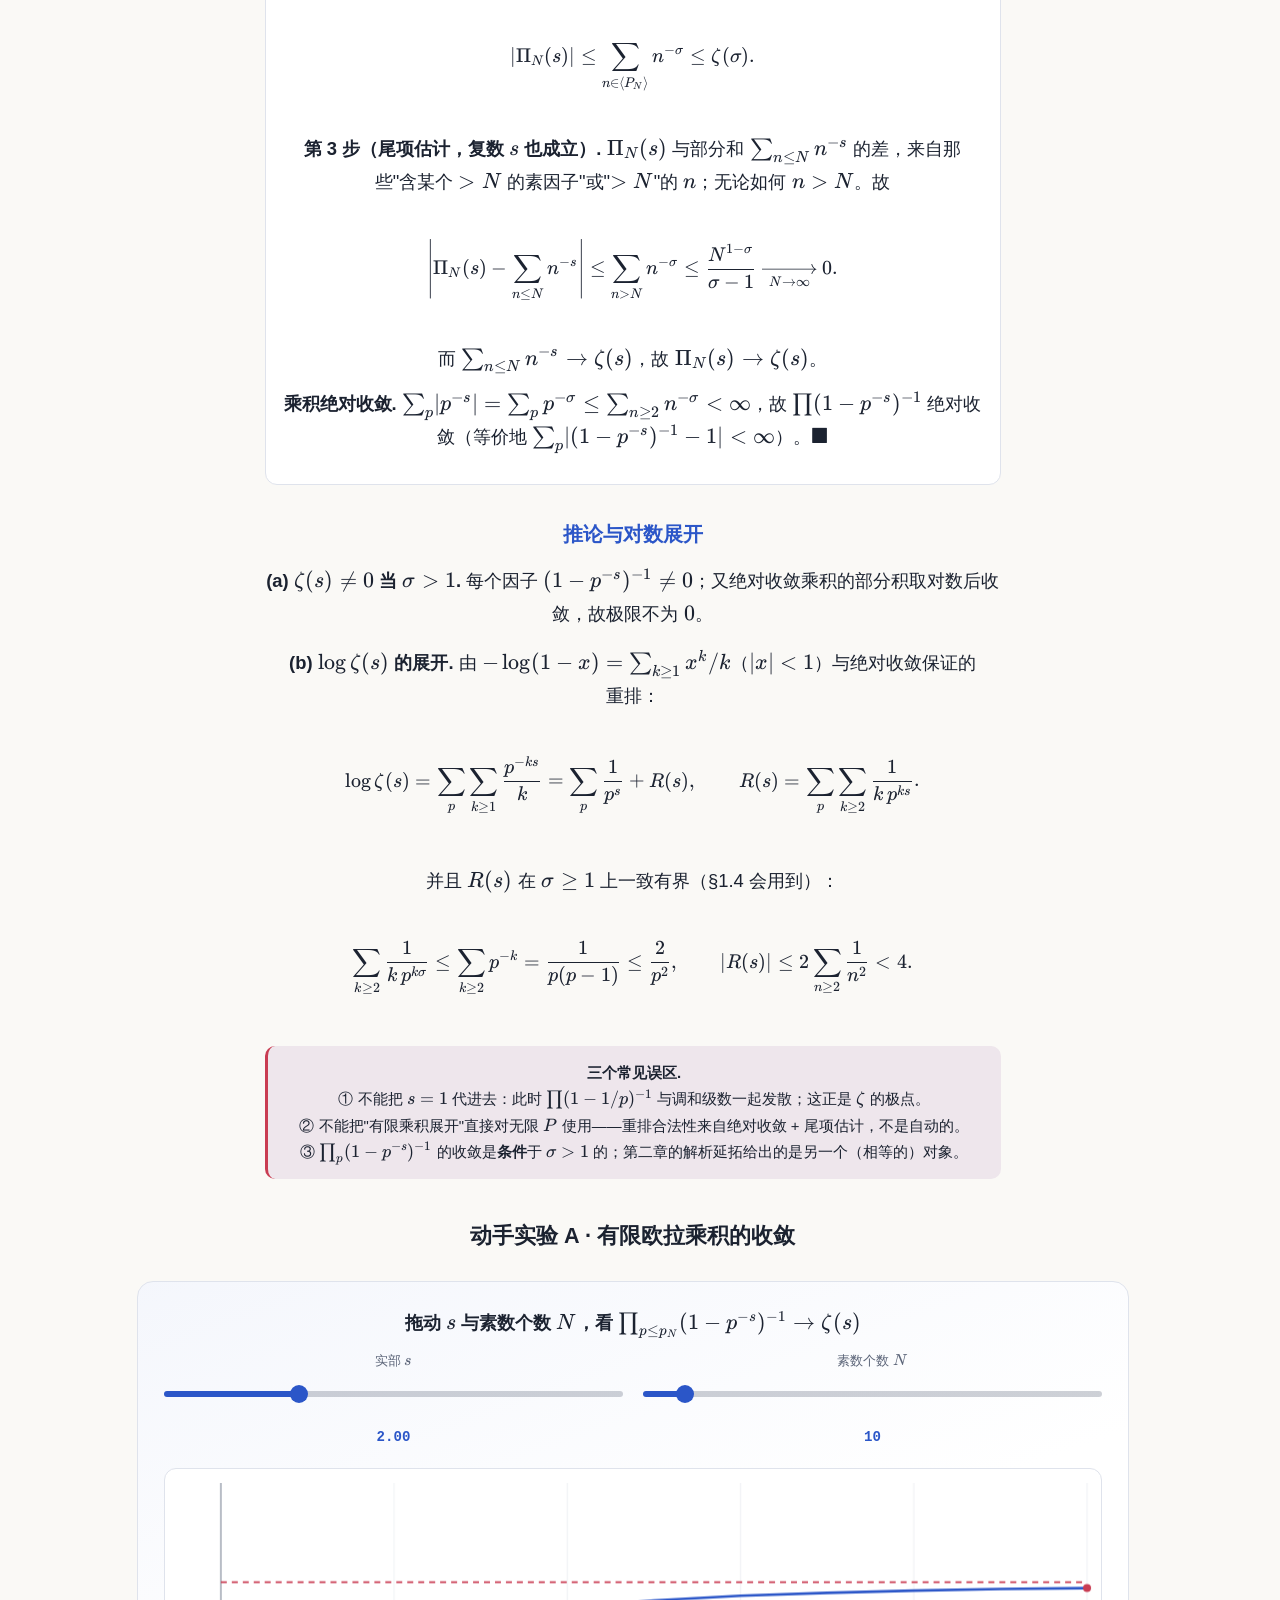
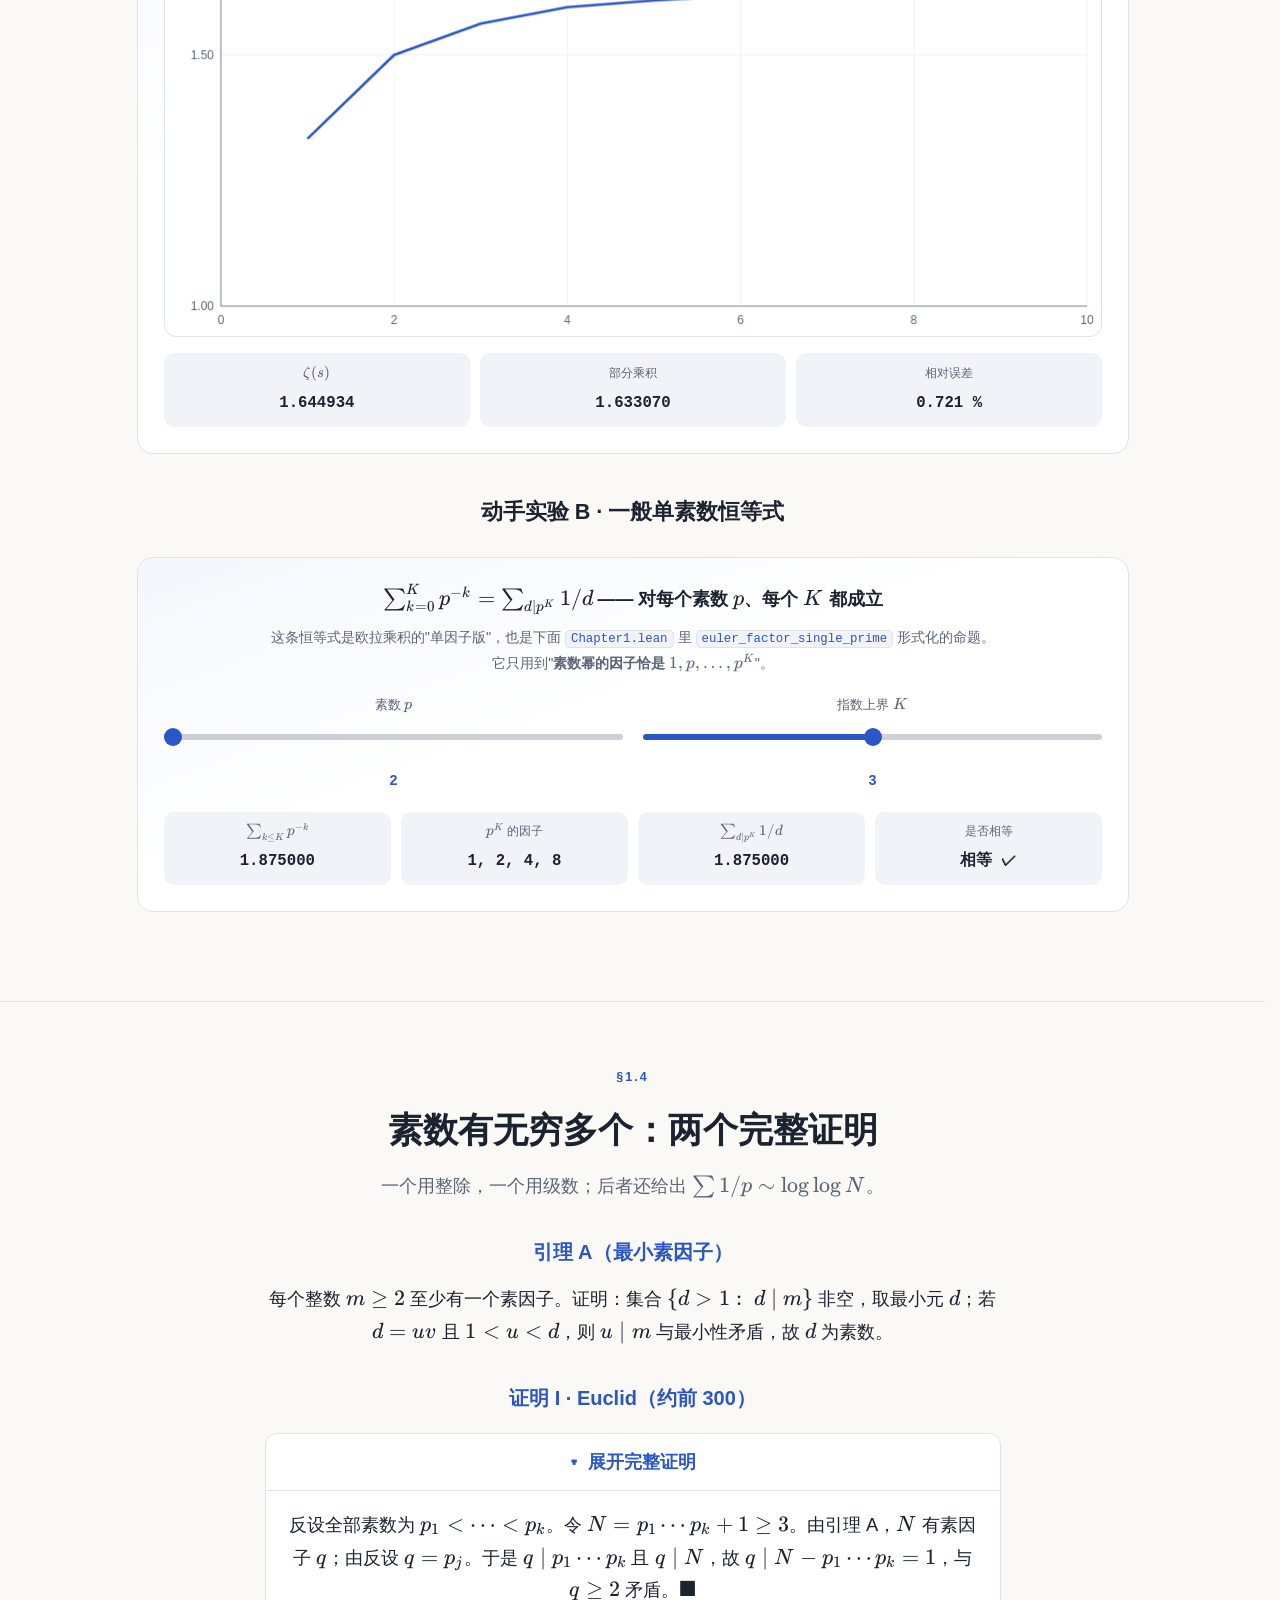
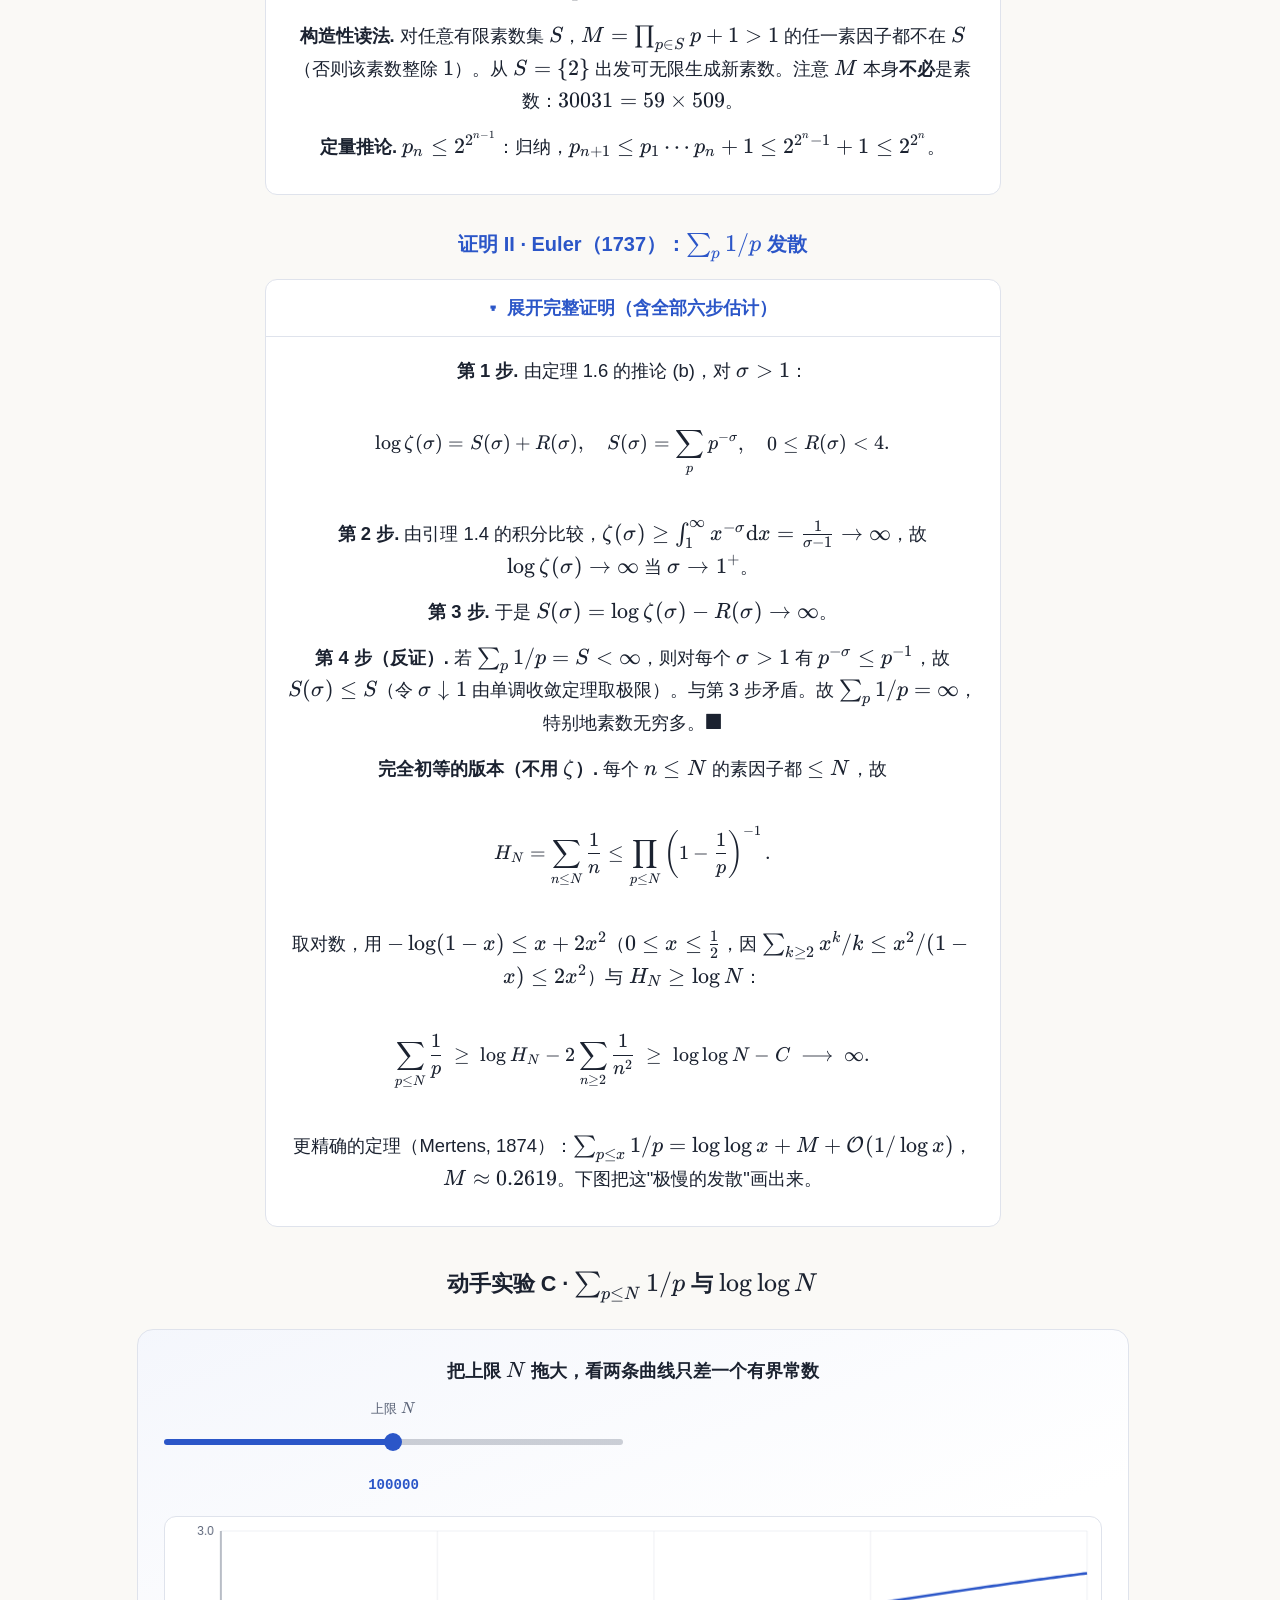
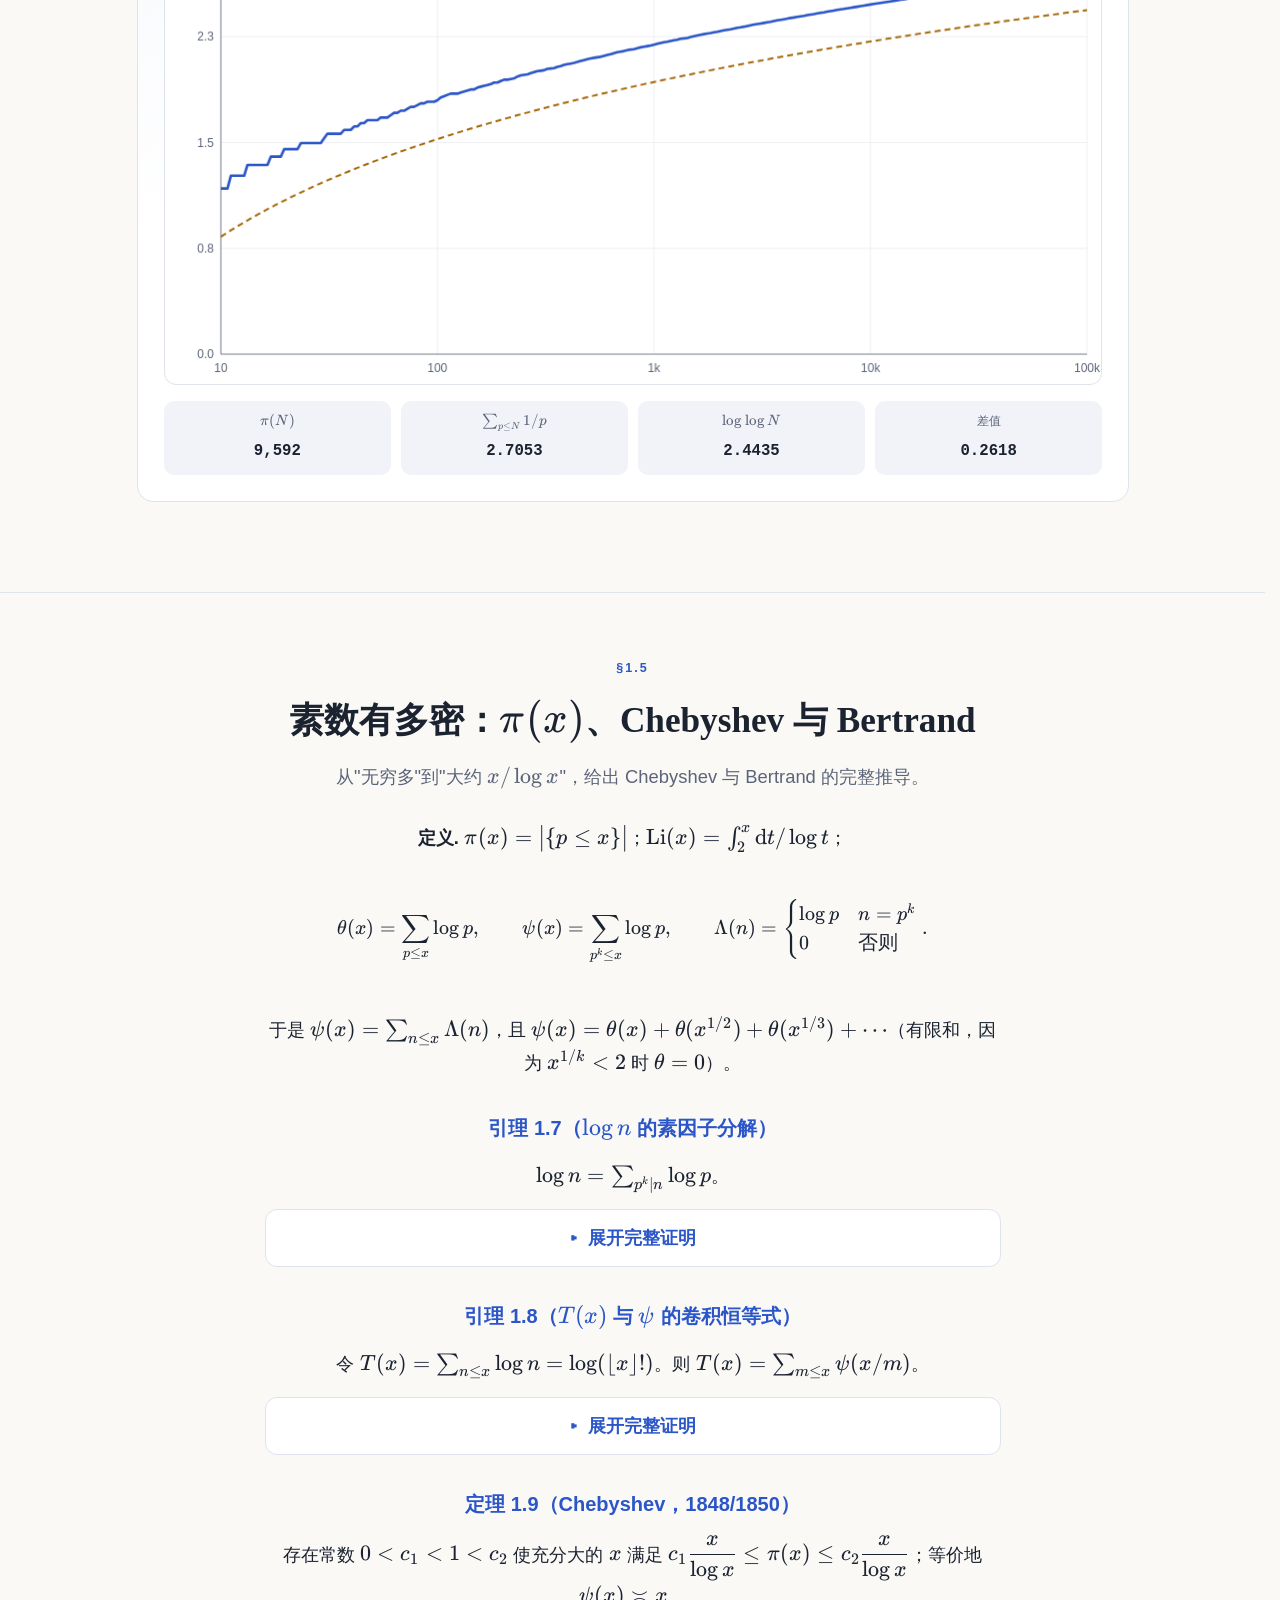
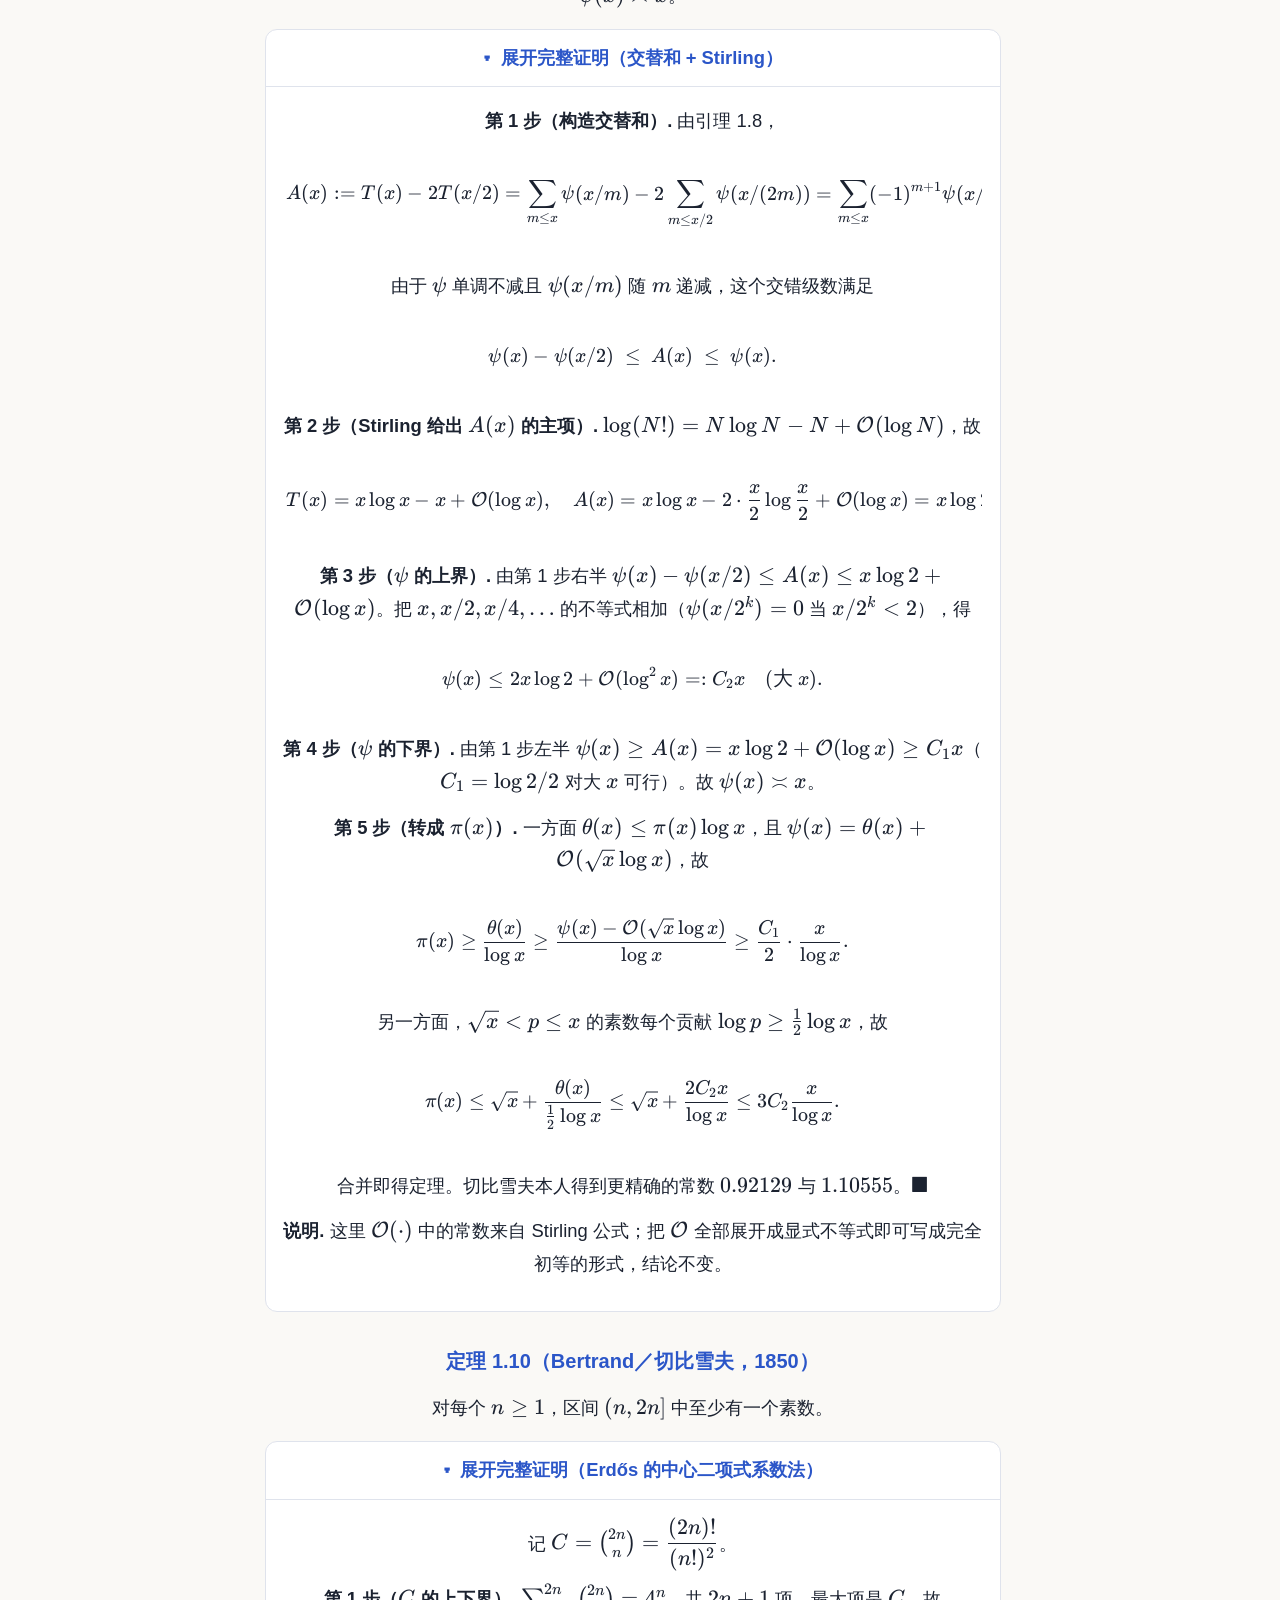
==== commit d68ea90c: "docs(web): 按理工科本科（高数/线代/概率）水平重写良序原理与超纲提示 - 良序原理改为『数学归纳法的另一种说法 + 从 1 往上数』的直观，   去掉 Peano 公理；补『单调下降有下界" ====
--- a/web/chapter1.html
+++ b/web/chapter1.html
@@ -57,6 +57,16 @@
     <p>只需要：整数整除、数学归纳法、级数收敛的基本判别、以及一点复数的模。凡是超出这个范围的地方都会明确标出。</p>
     <p><strong>记号.</strong> $p$ 恒表示素数；$\pi(x)=\bigl|\{p\le x\}\bigr|$；$\log$ 是自然对数；$\zeta(s)=\sum_{n\ge1}n^{-s}$；$s=\sigma+\iu t$；$\Lambda$、$\mu$、$\Li$、$\psi$、$\theta$ 在用到时定义。</p>
   </div>
+    <div class="ch1-note">
+      <p><strong>预备知识对照（只假设你学过高数、线代、概率统计）.</strong> 本章主体只用：整数整除、数学归纳法、级数收敛判别（高数）、线性组合（线代）。下面的名词偶尔出现，都配了「用学过的东西怎么理解」；标「可跳过」的不影响主线（算术基本定理 → 欧拉乘积 → $\sum 1/p$ 发散 → $\pi(x)$ 估计）。</p>
+      <p>· <strong>良序原理</strong>（§1.1、§1.4）：正整数集非空子集必有最小元，就是<strong>数学归纳法</strong>的另一种说法，下面单独讲，不超纲。
+      <br>· <strong>一致收敛 / Weierstrass M-判别法 / 全纯</strong>（§1.2）：高数里「函数项级数一致收敛」的判别法与「复变量可导」。可跳过：§1.3 的欧拉乘积证明只用「绝对收敛级数可以重排」。
+      <br>· <strong>Stirling 公式</strong>（§1.5）：$\log(N!)\approx N\log N-N$，把阶乘换成对数的近似。可跳过：只影响 Chebyshev 证明里误差项的大小，不影响结论。
+      <br>· <strong>二次剩余、有限群的特征</strong>（§1.6）：属于后续的代数/数论课。本章只要求读懂 $4k+3$ 那段 Euclid 式初等证明；一般 Dirichlet 定理只作陈述。
+      <br>· <strong>Perron / Mellin 反演</strong>（§1.7）：「从级数把系数取回来」的积分公式，第二章才真正用，这里只需知道「必须沿复平面里的一条竖线积分」。
+      <br>· <strong>拓扑</strong>（总讲义「素数无穷多」专题的 Furstenberg 证明）：选读，完全可跳过；Euclid、Euler、Erdős、Saidak 四个证明都不需要它。</p>
+      <p>另外，$\gcd(a,b)$、良序原理这类名词在第一次出现时都给了定义框（§1.1），不用查别处。</p>
+    </div>
   <div class="ch1-table-wrapper" tabindex="0" role="region" aria-label="本章符号表">
     <table class="ch1-table"><thead><tr><th>记号</th><th>定义</th><th>首次出现</th></tr></thead><tbody>
       <tr><td>$a\mid b$</td><td>存在整数 $k$ 使 $b=ak$</td><td>§1.1</td></tr>
@@ -84,10 +94,20 @@
       <p><strong>其它写法.</strong> 数论书常把 $\gcd(a,b)$ 简记为 $(a,b)$；本讲义 §1.6 里的 $(a,q)=1$ 就是 $\gcd(a,q)=1$，读作「$a$ 与 $q$ 互素」。</p>
     </div>
 
+    <div class="ch1-note">
+      <p><strong>良序原理（Well-Ordering Principle）.</strong> 正整数集 $\Z_{&gt;0}=\{1,2,3,\dots\}$ 的<strong>任意非空子集都有最小元</strong>。它就是高数里用过的<strong>数学归纳法</strong>的另一种说法：从 $1$ 开始一个一个数，第一次落在这个集合里的数就是它的最小元；等价地，正整数不可能无穷地严格变小。例：正偶数集的最小元是 $2$；$\{n^2+1:\ n\ge1\}$ 的最小元也是 $2$。</p>
+      <p><strong>为什么必须限定「正整数」.</strong> 全体整数 $\Z$ 没有最小元（可以一直往负方向走）；正有理数、正实数也没有（总能再取一半）。所以下面把 $S$ 定义成「<em>正的</em>线性组合」之集，它才是 $\Z_{&gt;0}$ 的子集，良序原理才用得上。</p>
+      <p><strong>直观.</strong> 不存在无穷严格下降的正整数序列 $n_1&gt;n_2&gt;n_3&gt;\cdots$；任何一次「变小」都必须在有限步内停住（这就是高数里「单调下降且有下界必收敛」在整数上的离散版本）。Bézout 证明里的带余除法，正是把「$d$ 最小」翻译成「余数 $r$ 不能是正的」，从而 $r=0$、$d\mid a$。</p>
+      <p>本章 §1.4 的引理 A（每个整数 $m\ge2$ 有素因子）用的也是同一个原理：取 $m$ 的「最小的大于 $1$ 的因子」。</p>
+    </div>
+
     <h3>引理 1.1（Bézout 恒等式）</h3>
     <p>对不全为零的整数 $a,b$，存在 $x,y\in\Z$ 使 $ax+by=\gcd(a,b)$。</p>
     <details class="ch1-proof" open><summary>展开完整证明</summary><div class="ch1-proof-body">
-      <p>设 $S=\{au+bv:\ u,v\in\Z,\ au+bv&gt;0\}$。它非空（取 $(u,v)=(\pm a,\pm b)$ 中使 $au+bv&gt;0$ 的一组；例如 $a^2+b^2&gt;0$）。由良序原理，$S$ 有最小元 $d=ax_0+by_0$。</p>
+      <p><strong>第 0 步（构造集合，并说明它非空）.</strong> 令</p>
+      <div class="math display" data-tex="S=\{au+bv:\ u,v\in\Z,\ au+bv&gt;0\}\ \subseteq\ \Z_{&gt;0},"></div>
+      <p>即「所有能写成 $a,b$ 整系数线性组合的<em>正</em>整数」之集——这和你在线性代数里见过的「由 $a,b$ 生成的线性组合」是同一回事，只不过系数只能是整数、且只保留结果为正的。因为 $a,b$ 不全为零，$a^2+b^2&gt;0$；取 $u=a, v=b$ 便得 $au+bv=a^2+b^2\in S$，故 $S\ne\varnothing$。更直接地：若 $a\ne0$，取 $(u,v)=(1,0)$ 或 $(-1,0)$ 使 $au=|a|&gt;0$；若 $a=0,b\ne0$，取 $(u,v)=(0,1)$ 或 $(0,-1)$ 使 $bv=|b|&gt;0$。</p>
+      <p>由良序原理，$S$ 有最小元，记作 $d=ax_0+by_0$（$x_0,y_0$ 是取到最小值的那组系数），且 $d&gt;0$。下面两步说明这个 $d$ 恰好就是 $\gcd(a,b)$。</p>
       <p><em>第一步：$d\mid a$ 与 $d\mid b$。</em> 对 $a$ 作带余除法：$a=qd+r$，$0\le r&lt;d$。则
       $r=a-qd=a-q(ax_0+by_0)=a(1-qx_0)+b(-qy_0)$ 是 $a,b$ 的整系数线性组合。若 $r&gt;0$，则 $r\in S$ 且 $r&lt;d$，与 $d$ 的最小性矛盾；故 $r=0$，即 $d\mid a$。同理 $d\mid b$。</p>
       <p><em>第二步：$d$ 是<strong>最大</strong>公因子。</em> 若 $c\mid a$ 且 $c\mid b$，则 $c\mid ax_0+by_0=d$，故 $c\le d$（取正整数 $c$）。于是 $d=\gcd(a,b)$。$\square$</p>
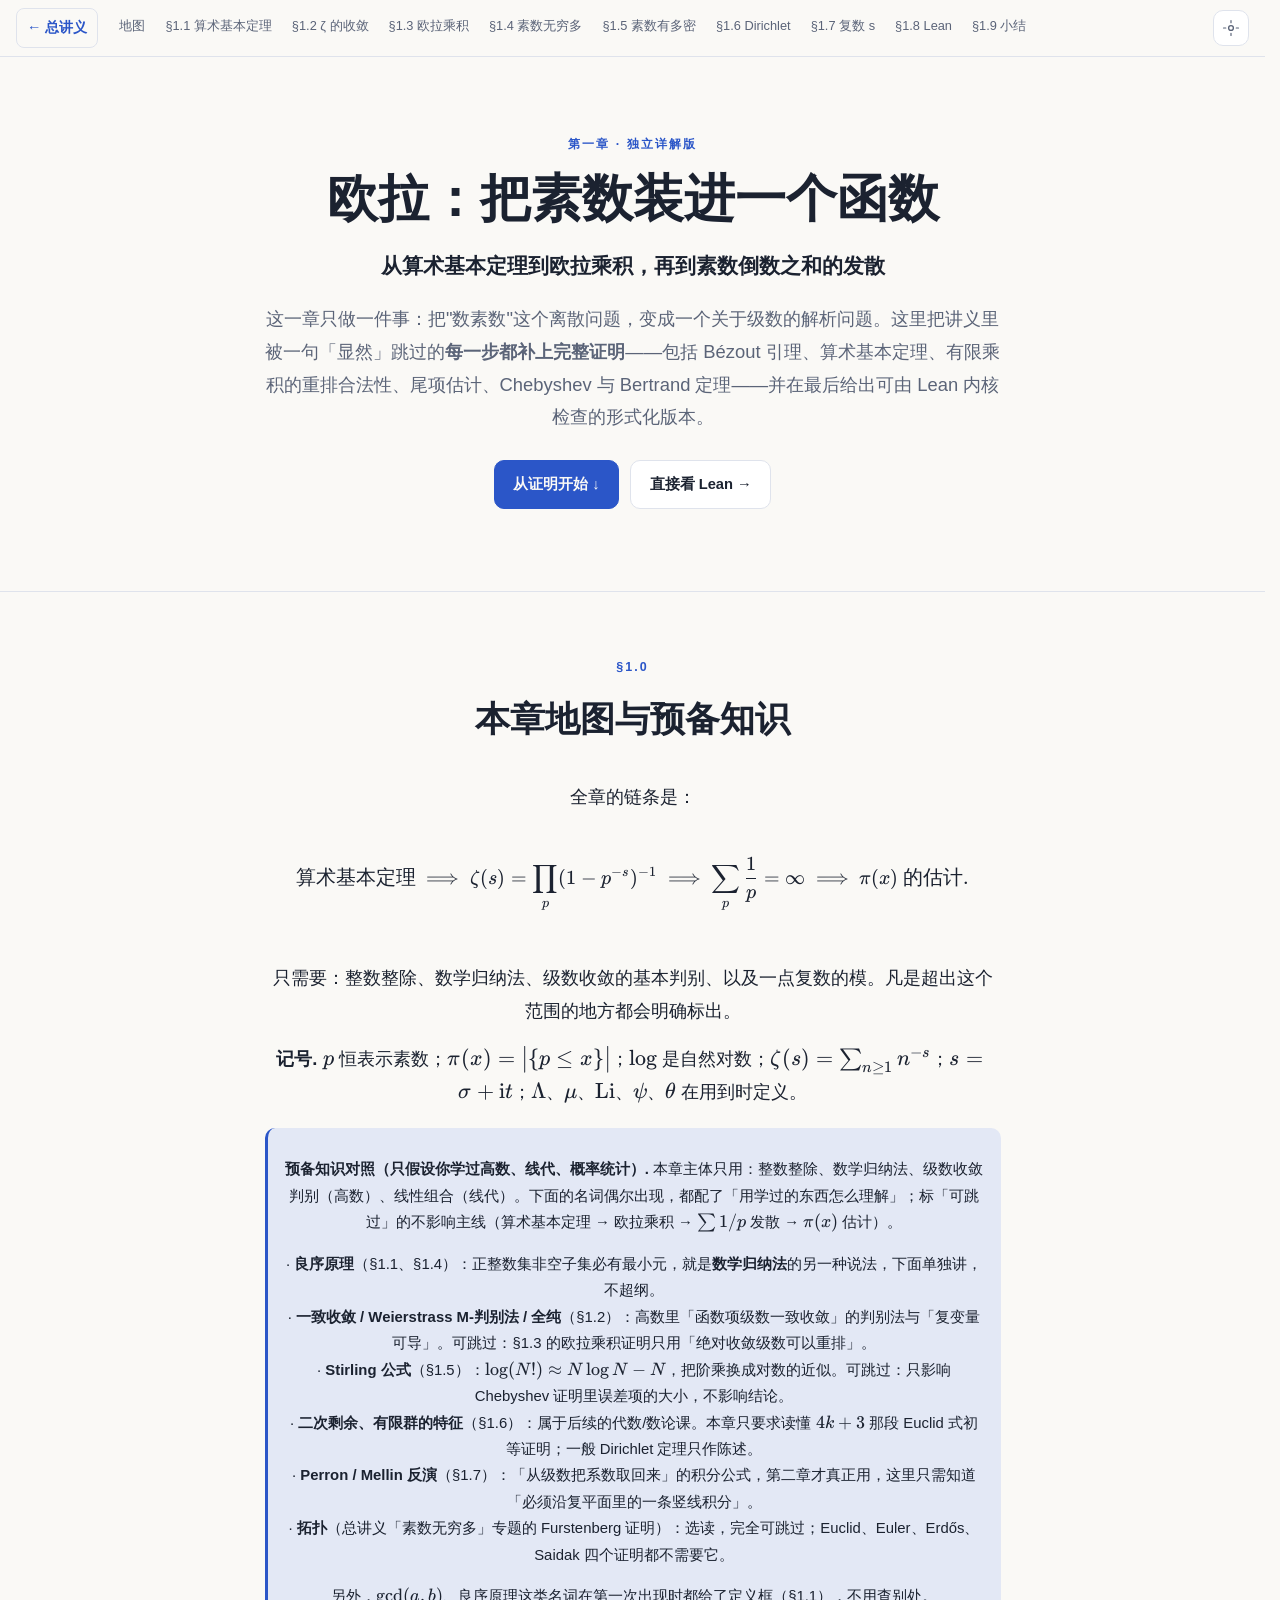
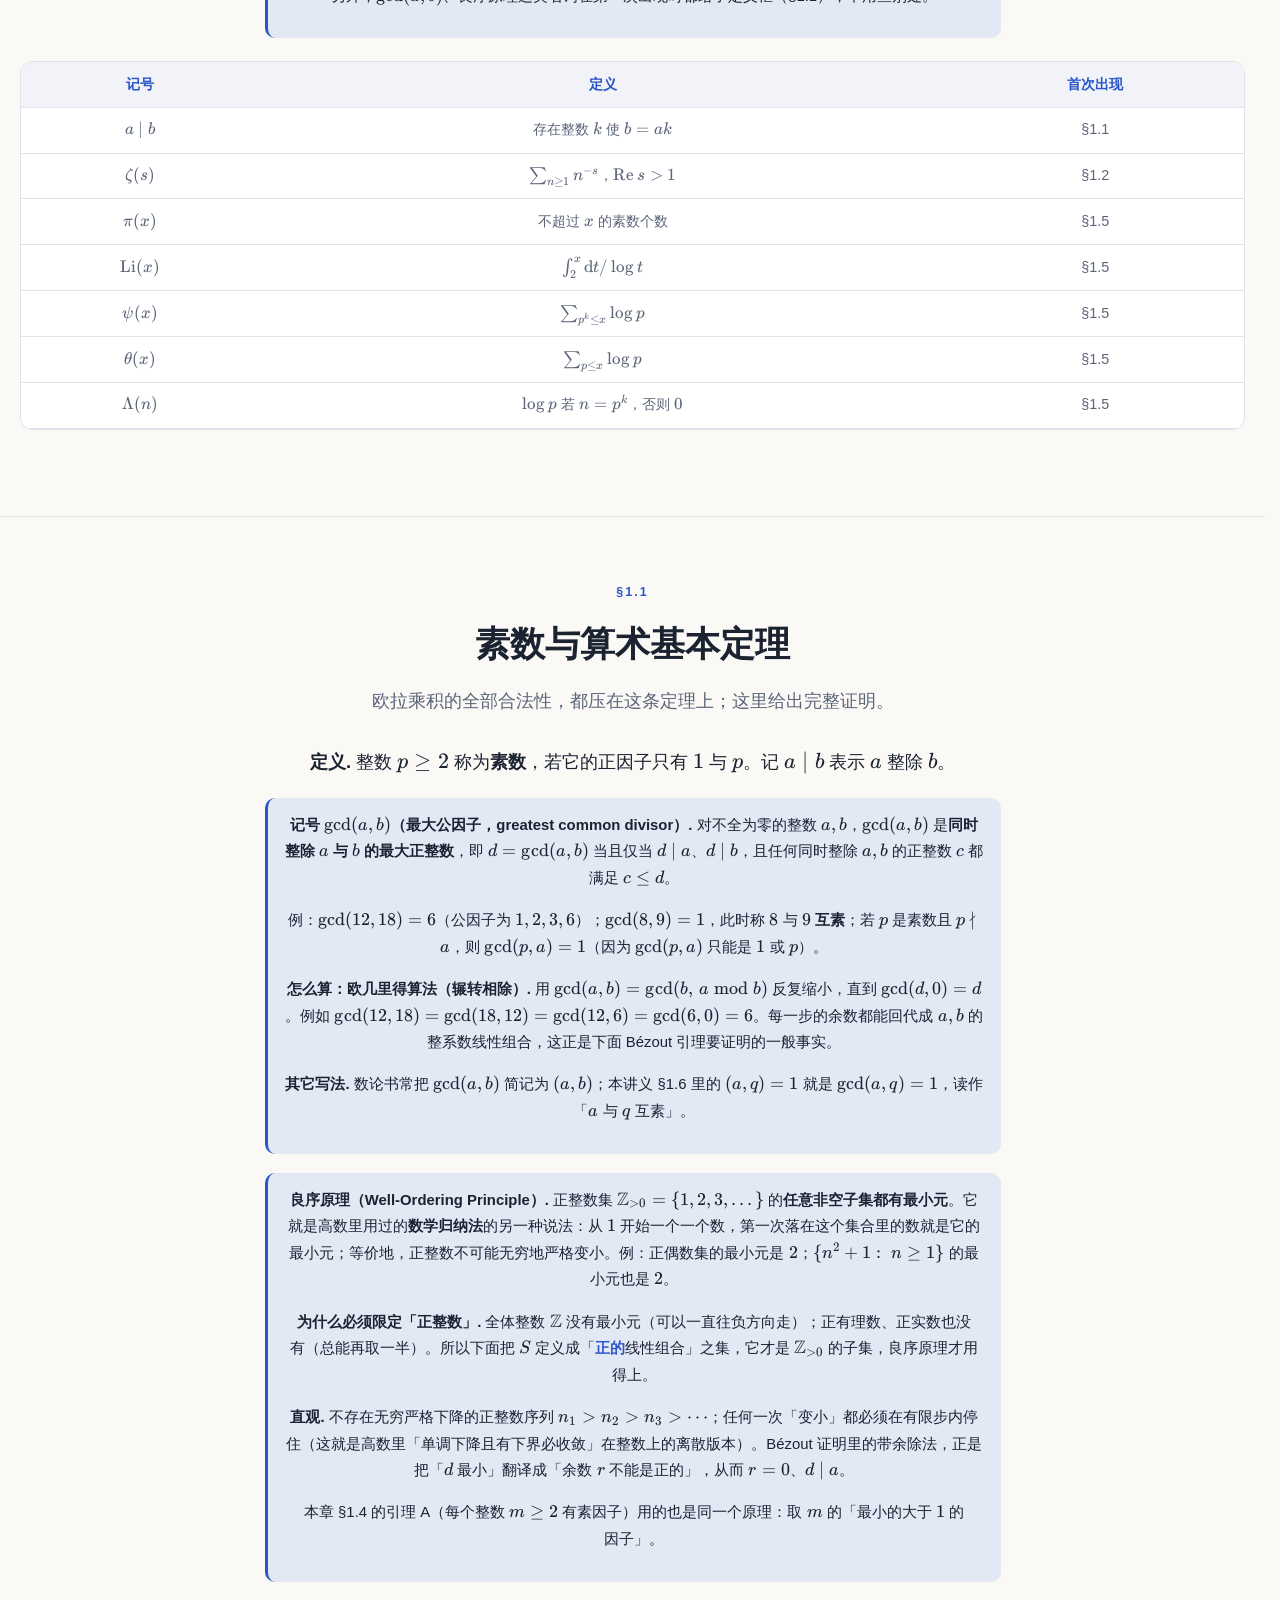
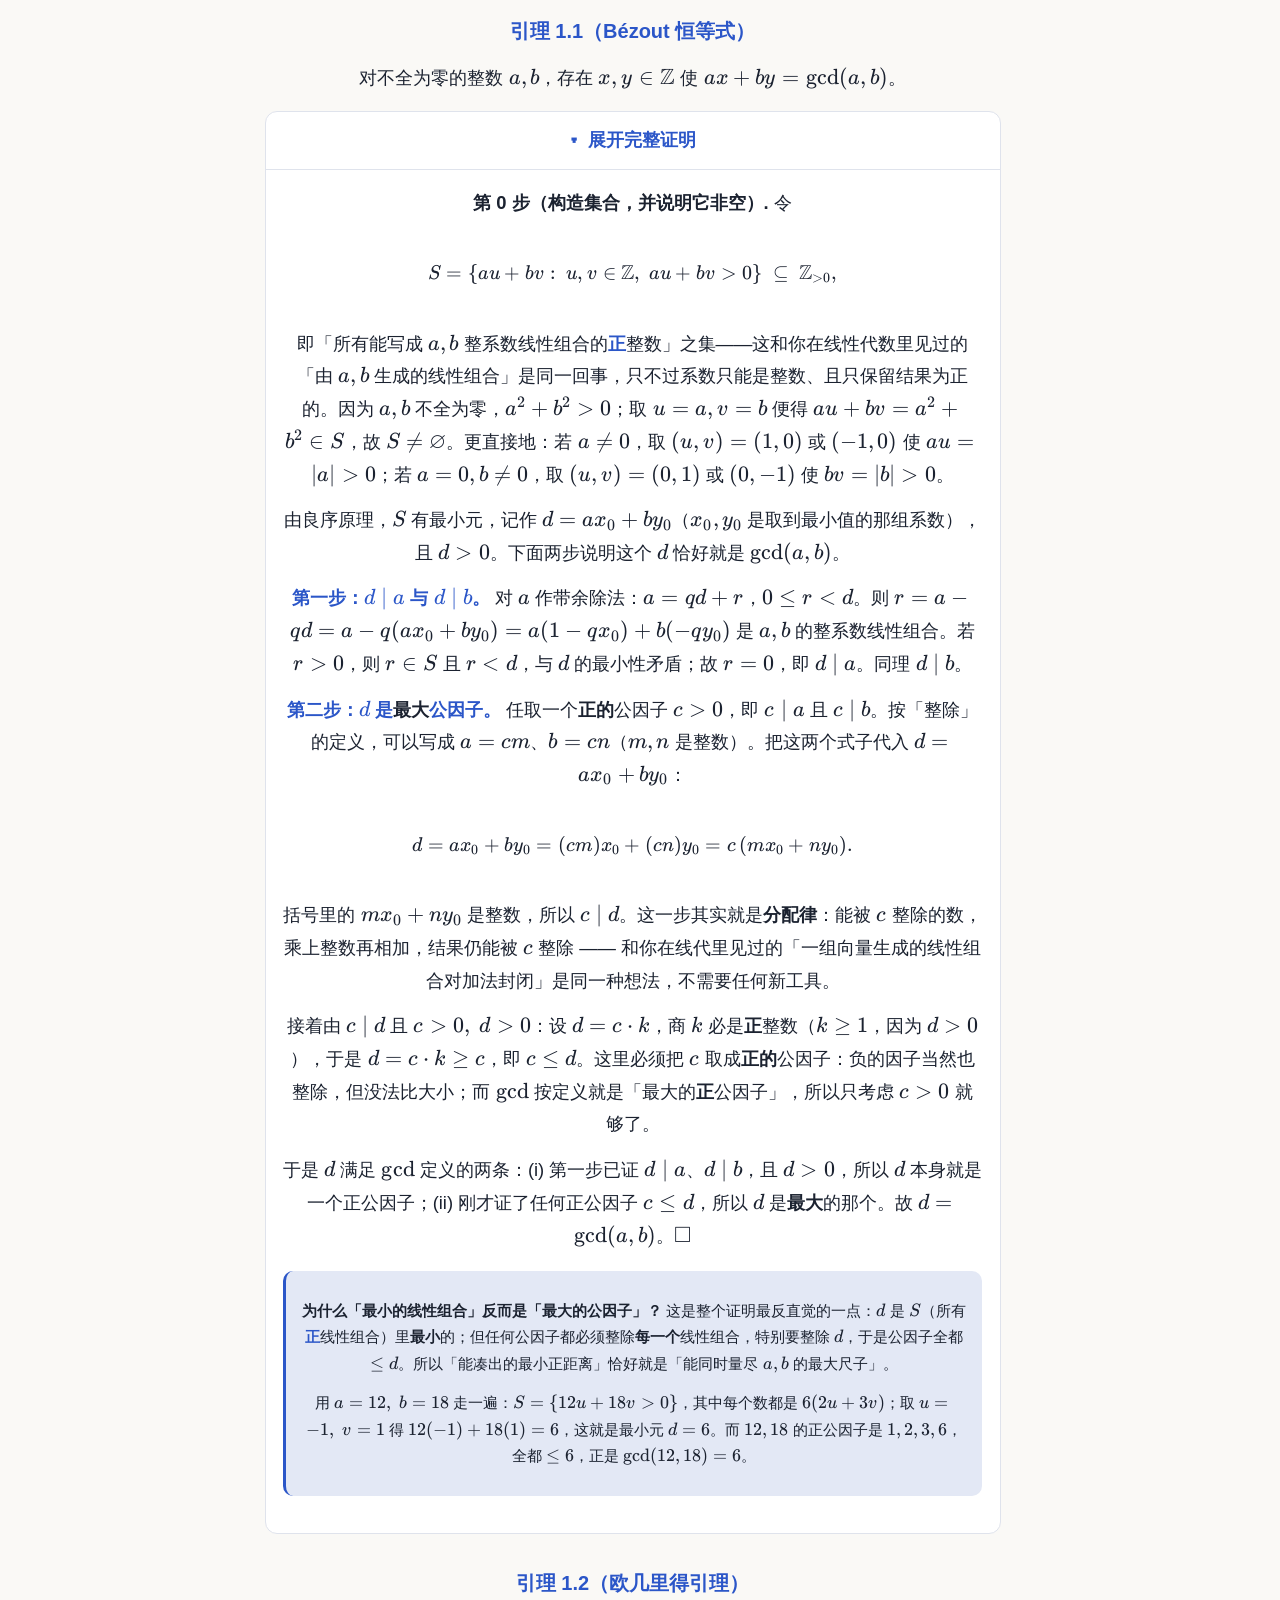
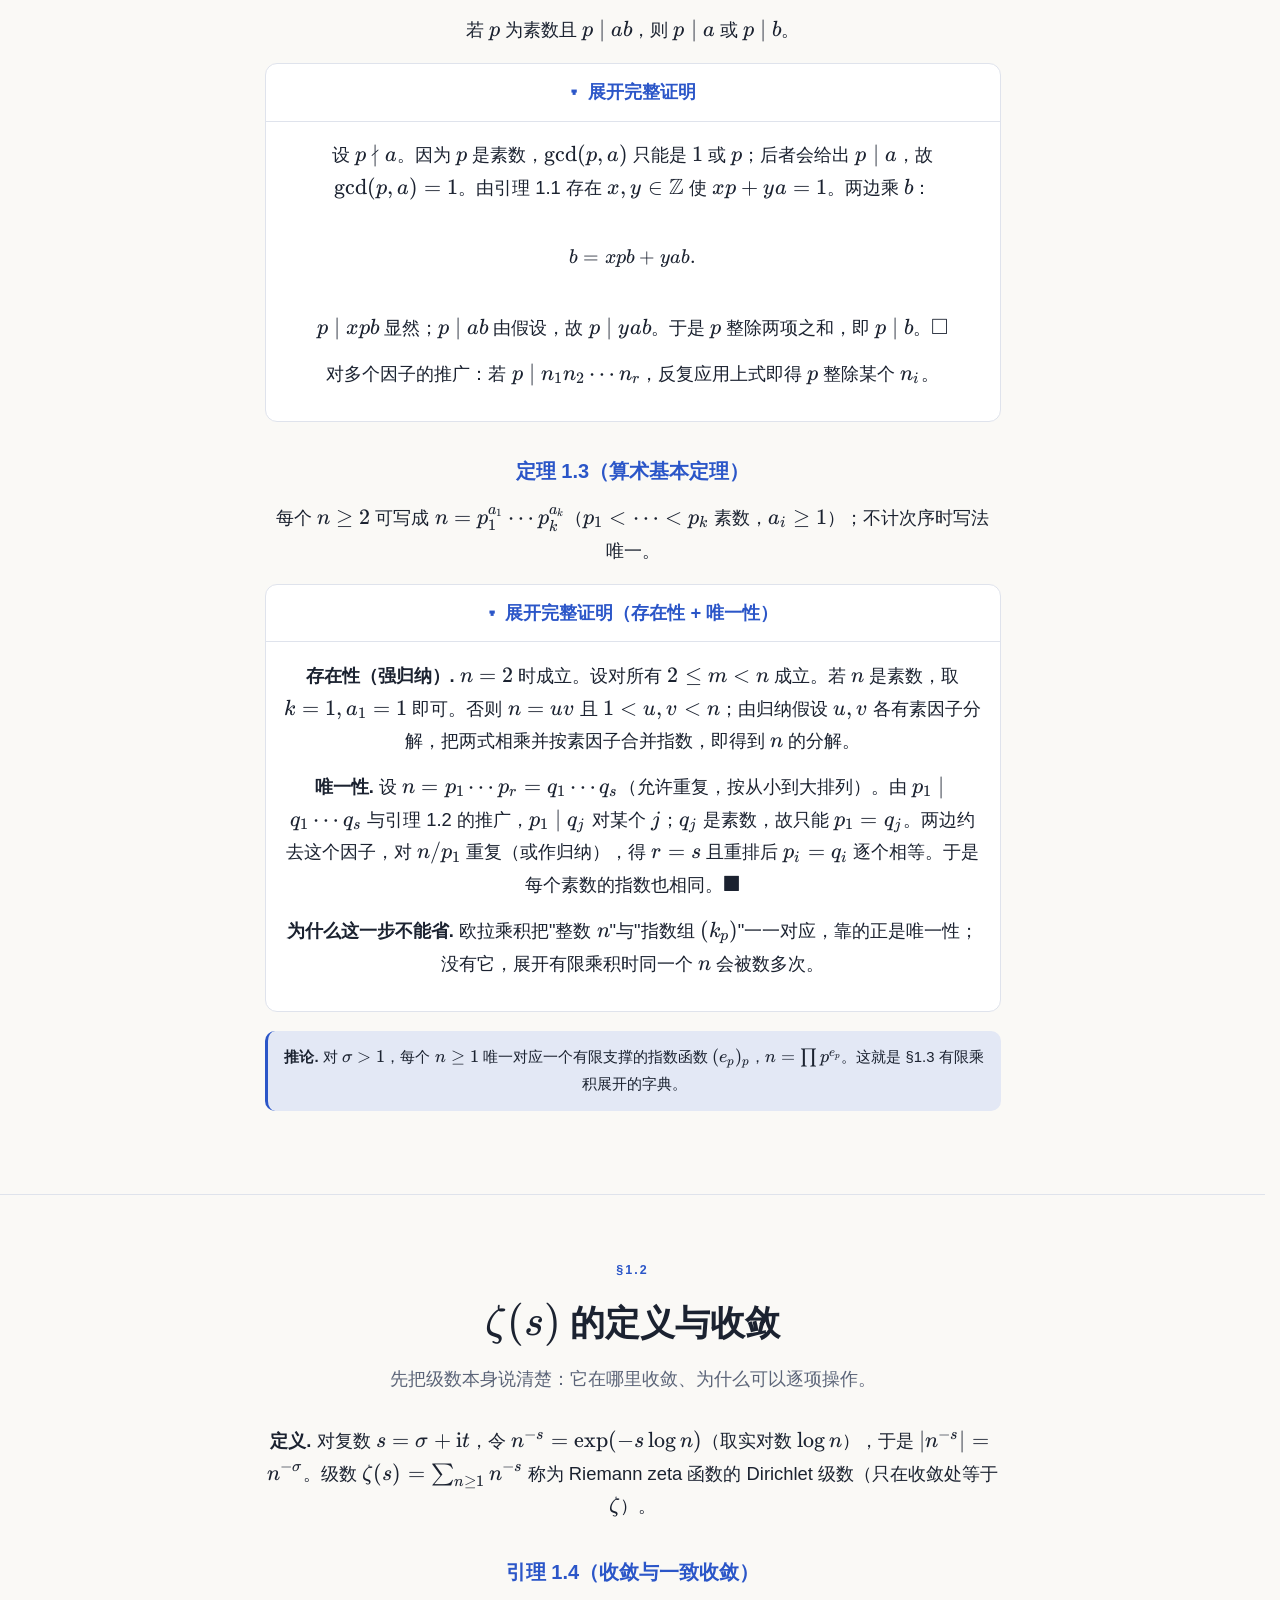
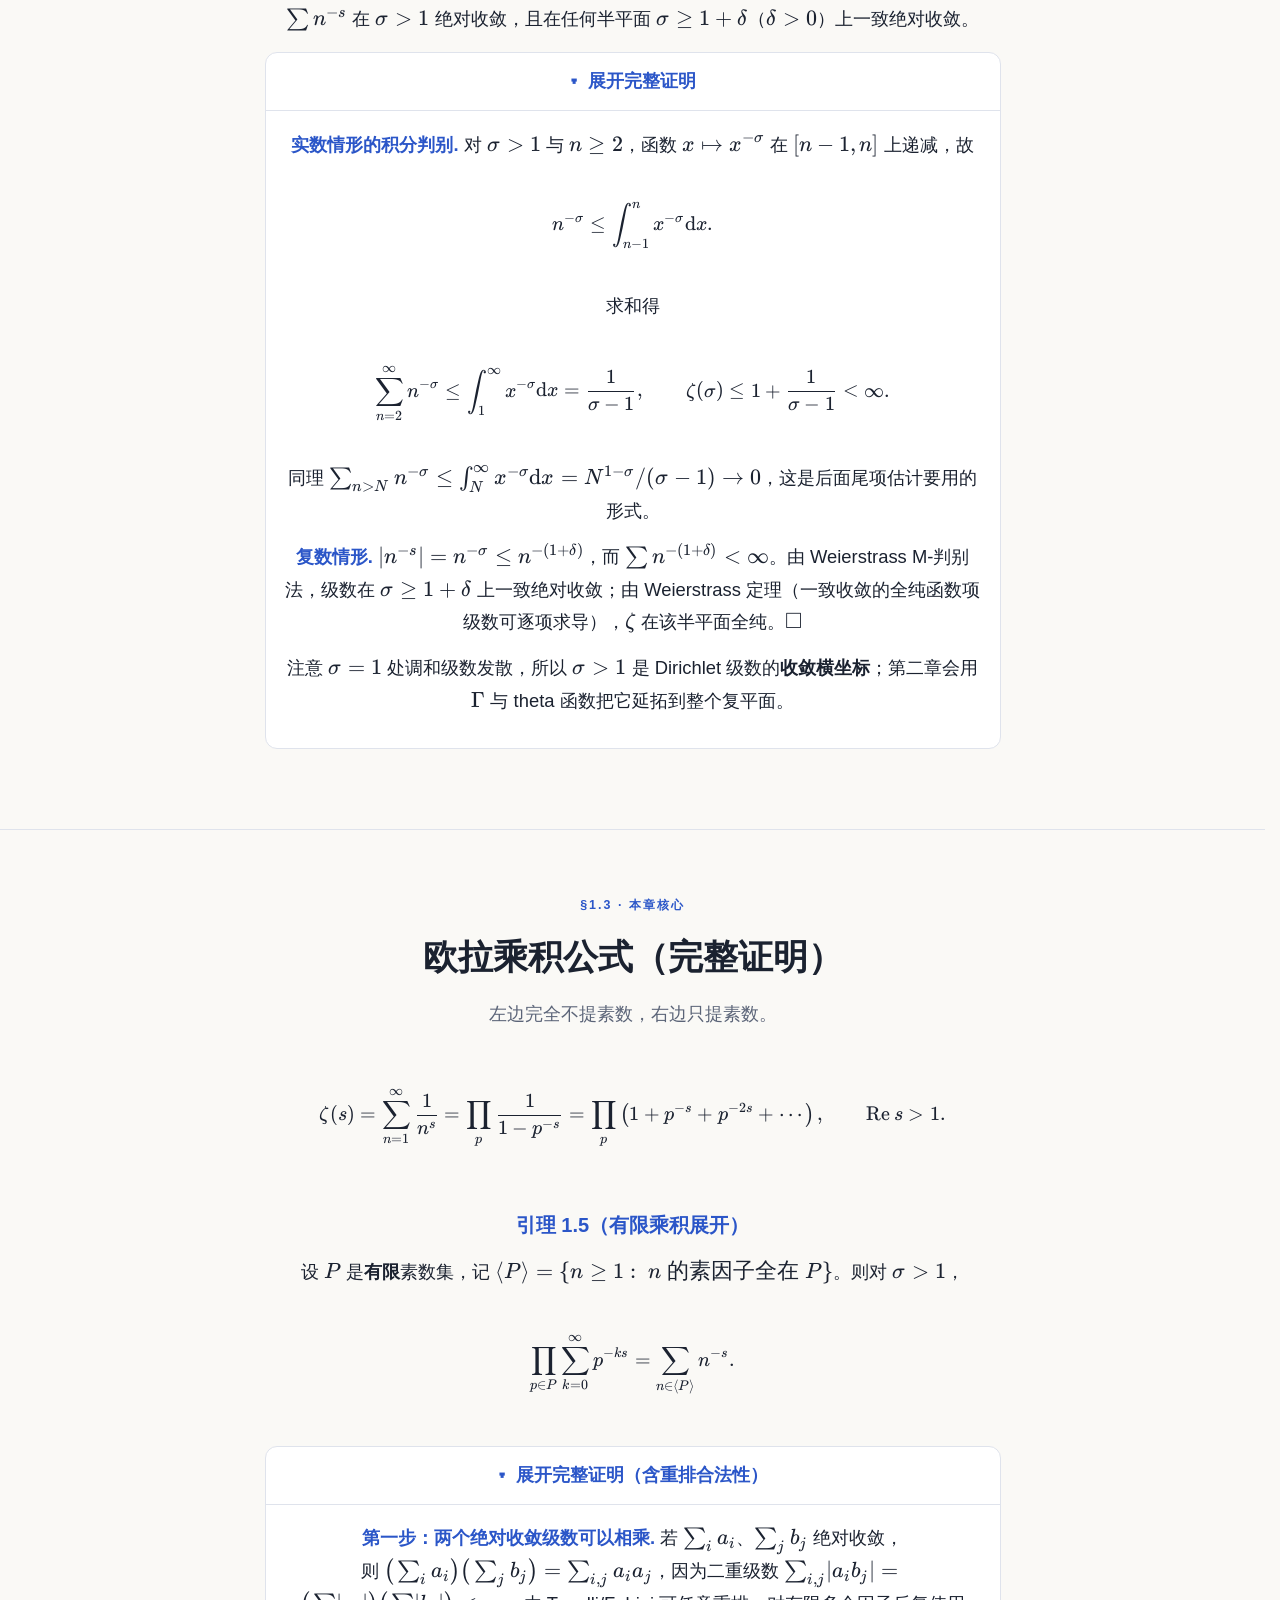
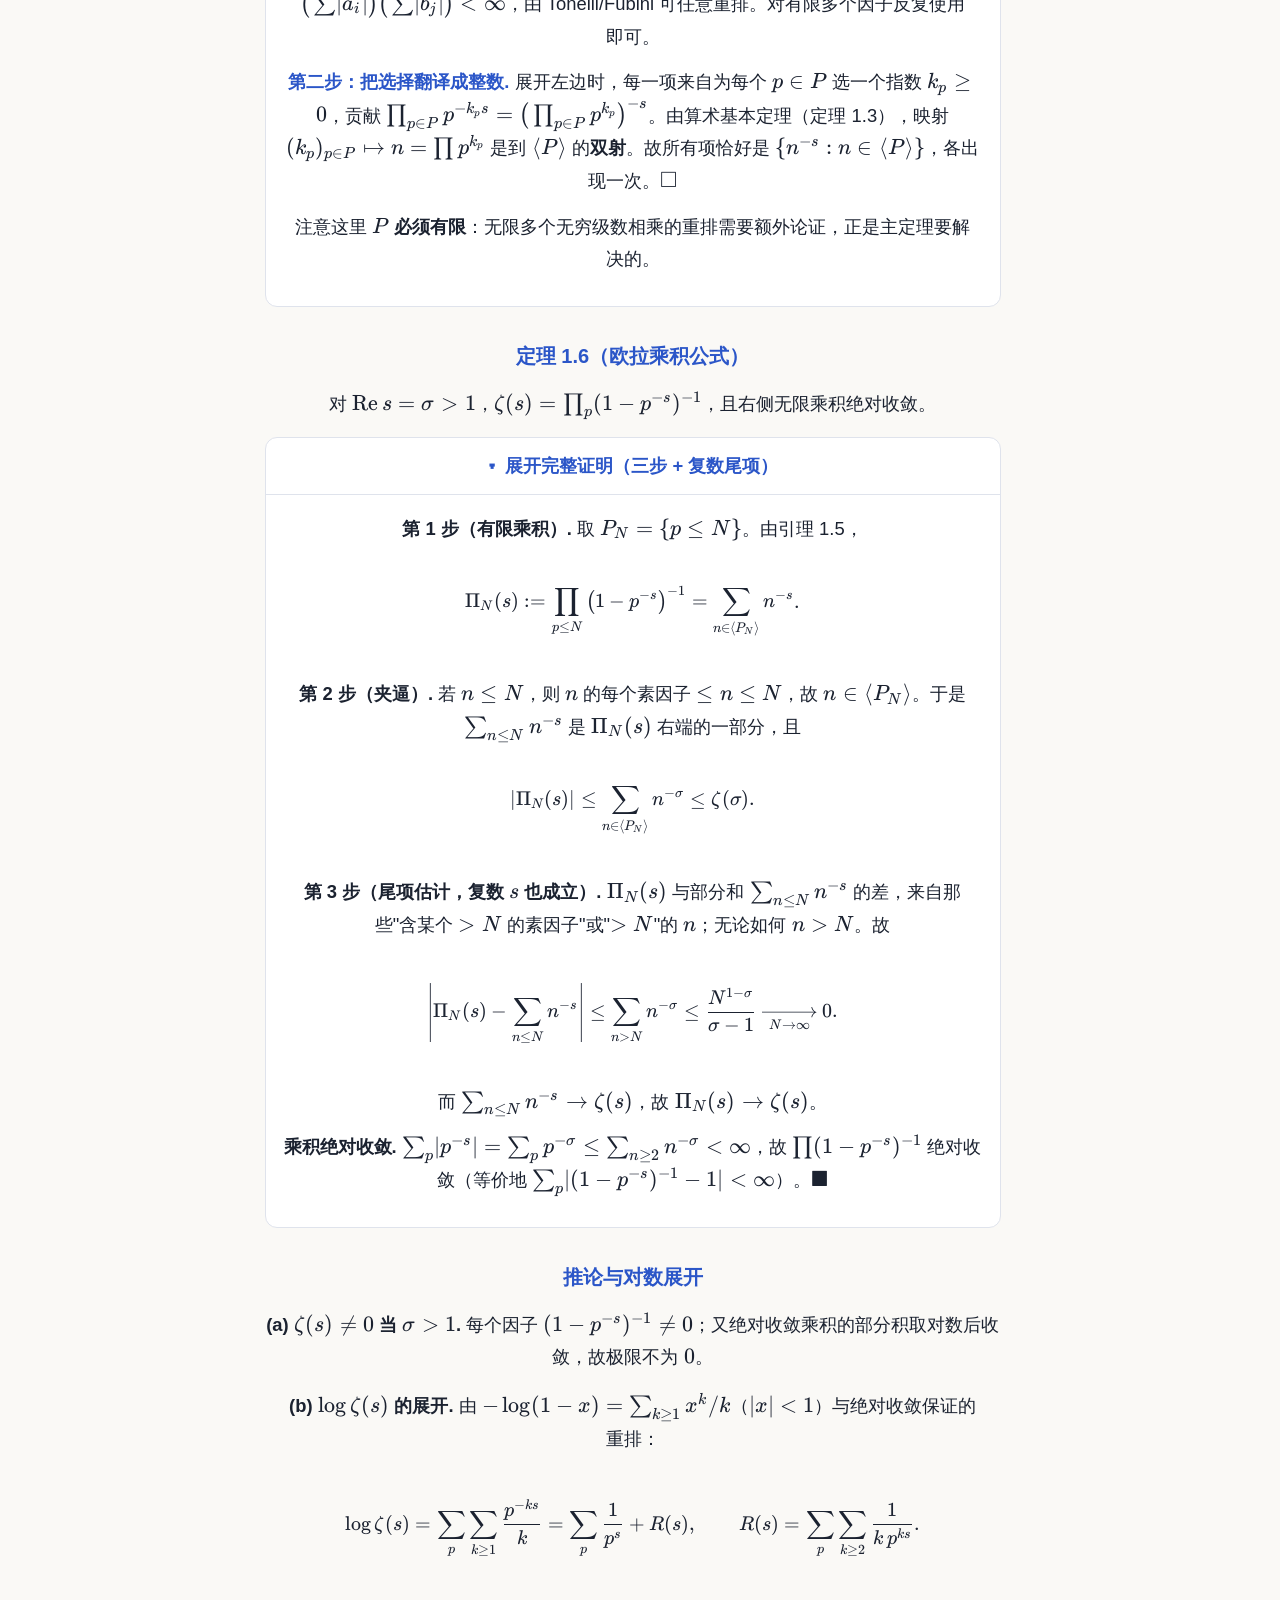
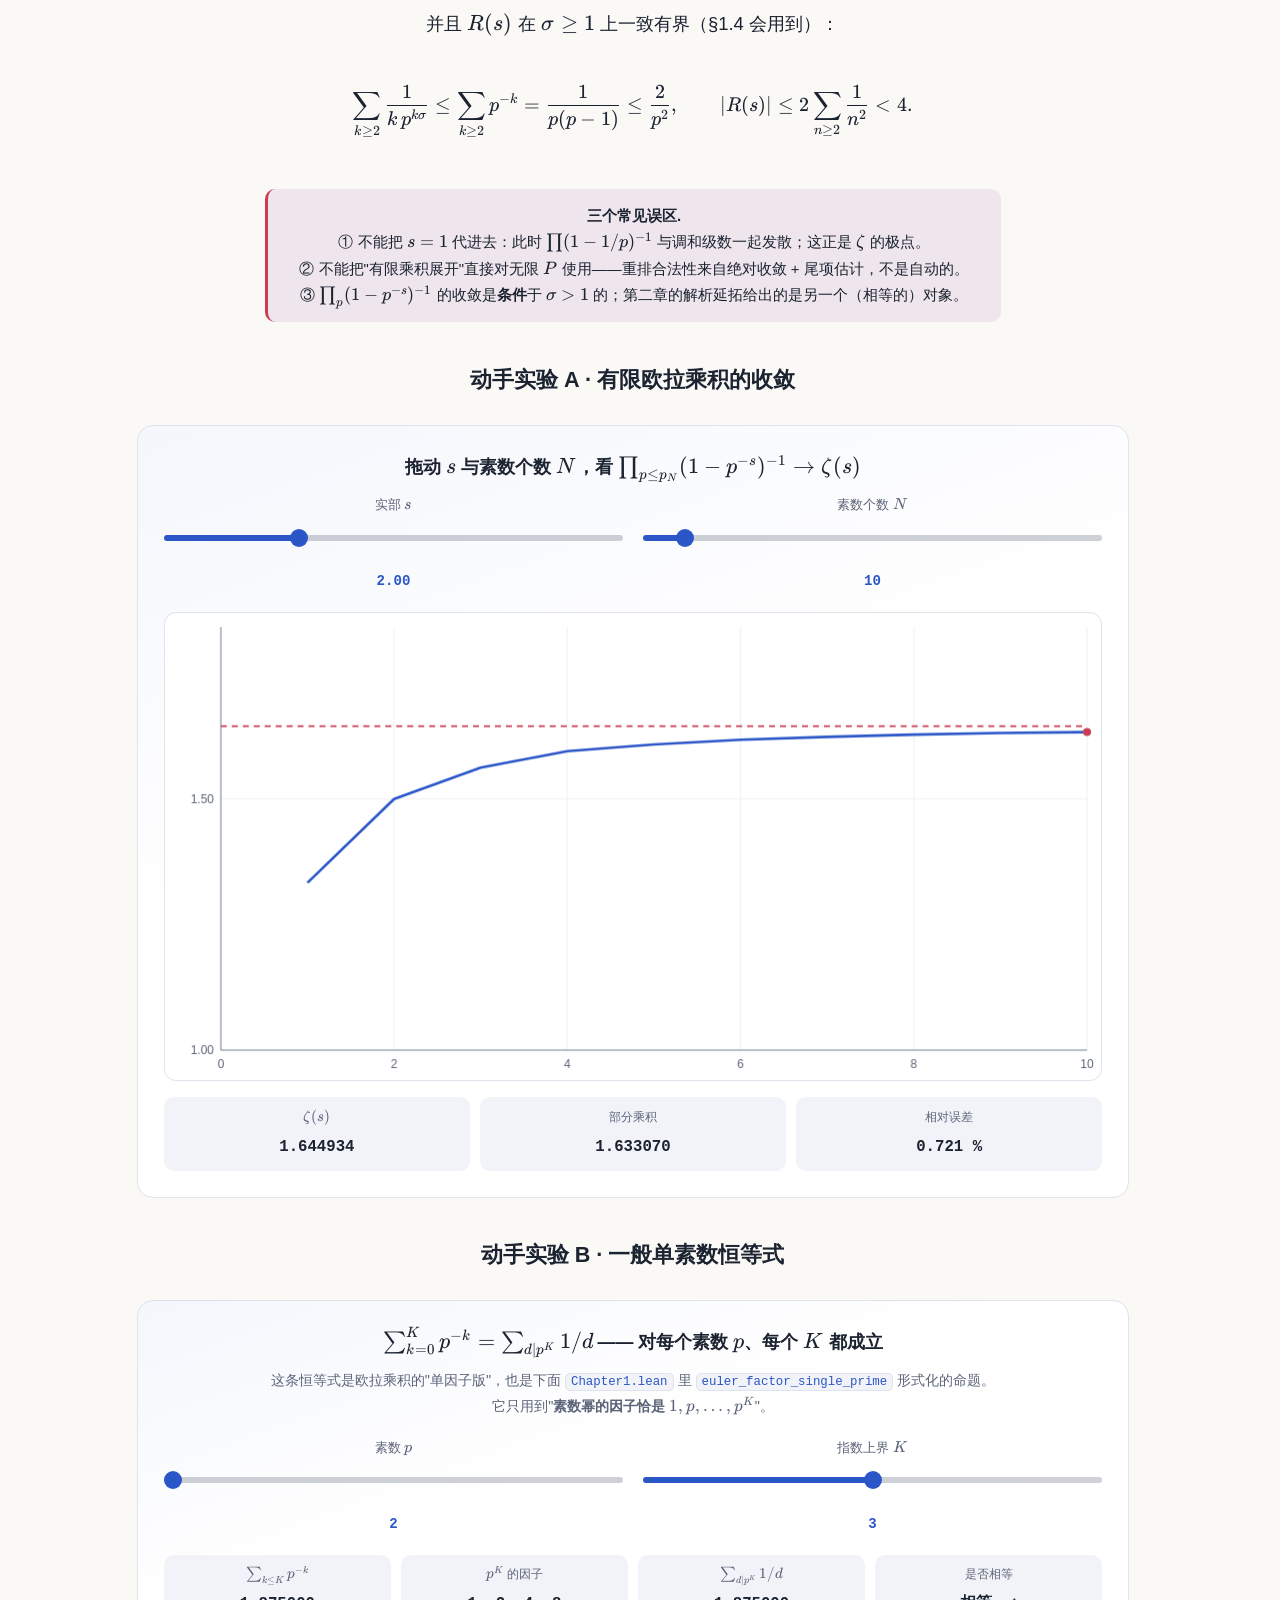
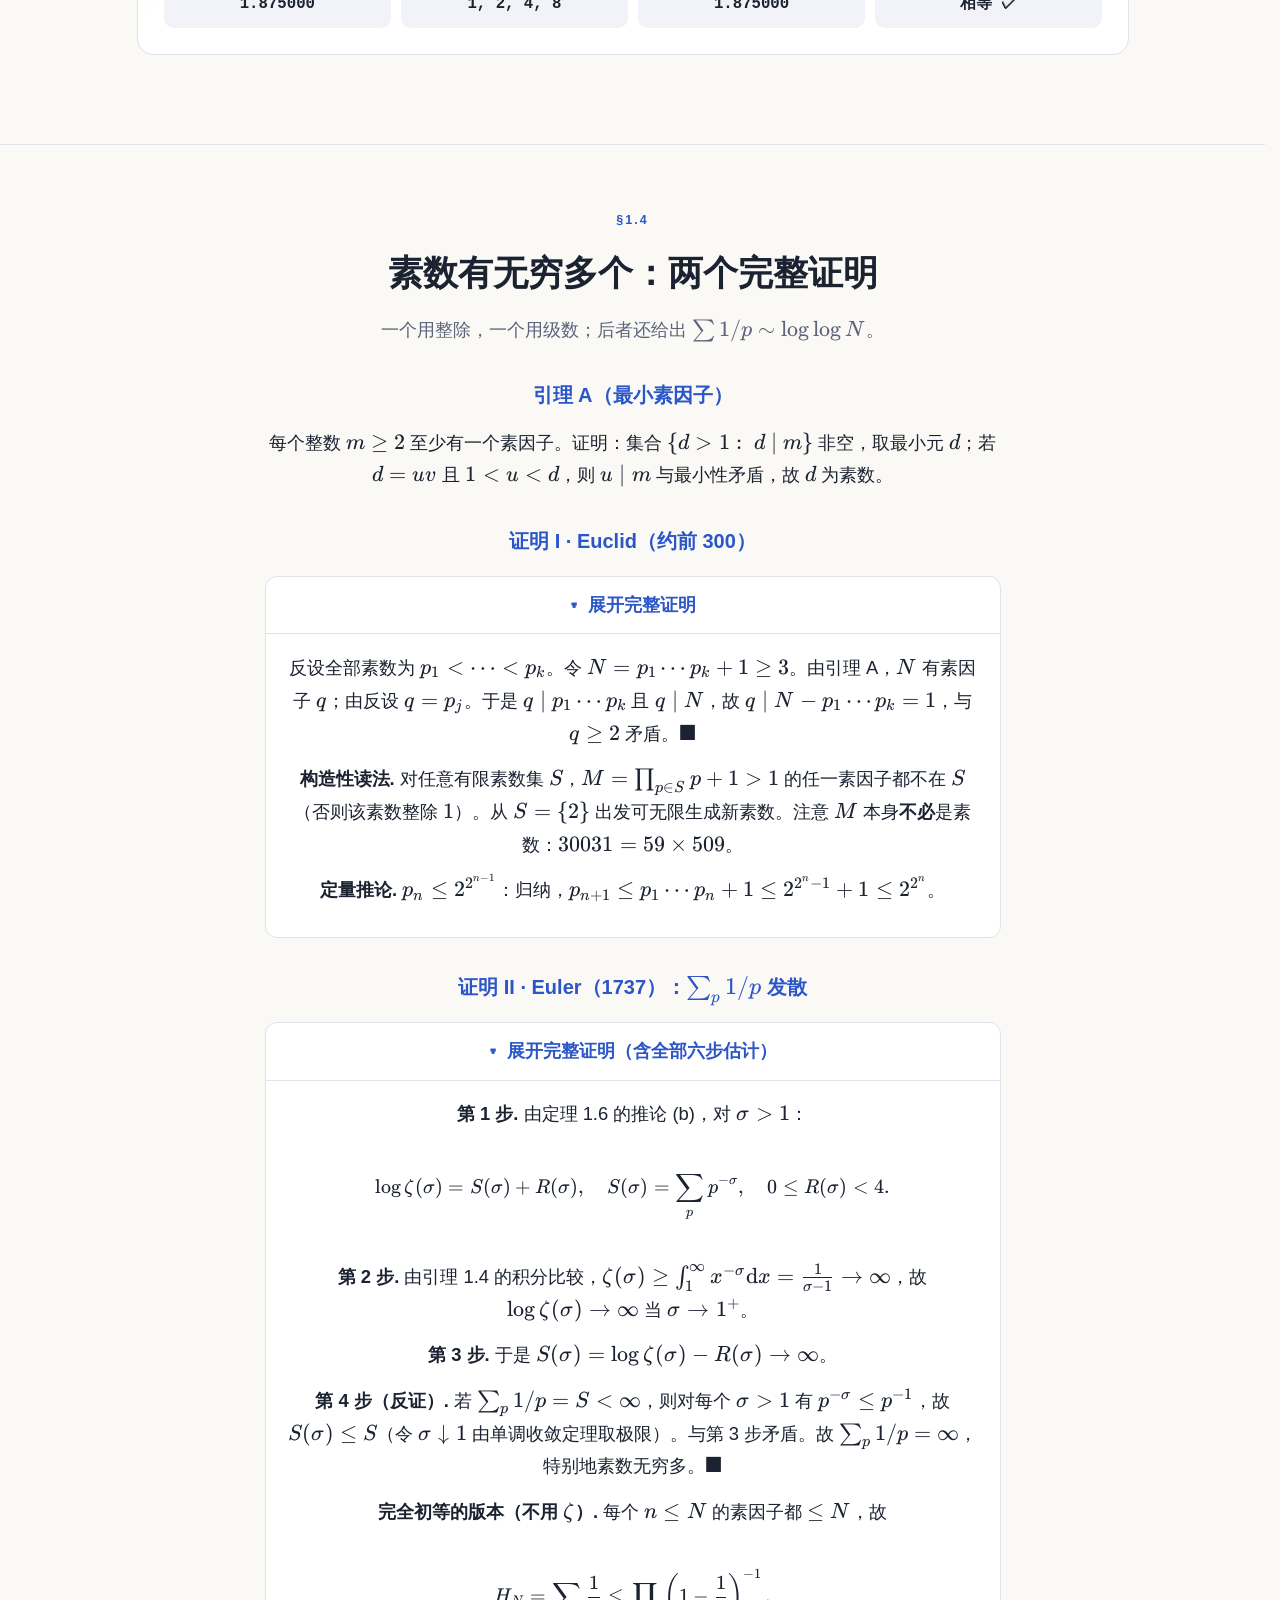
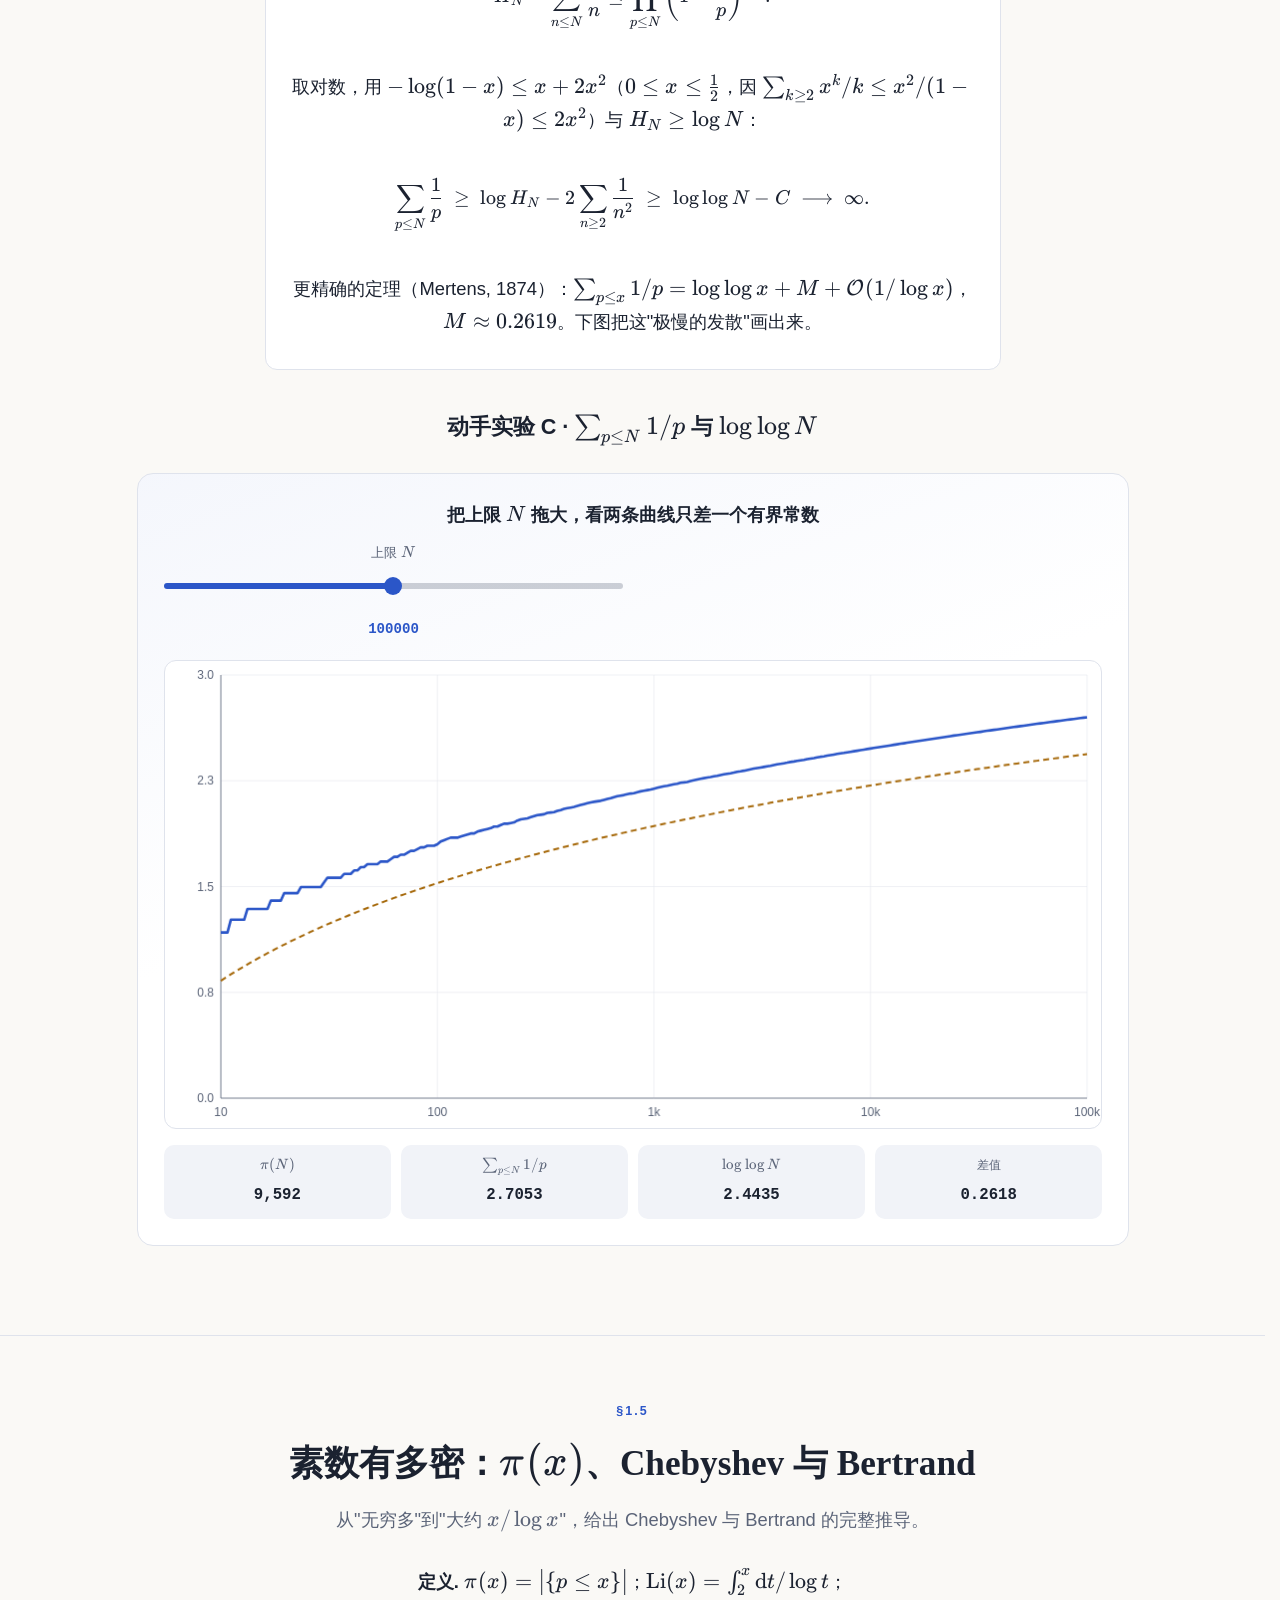
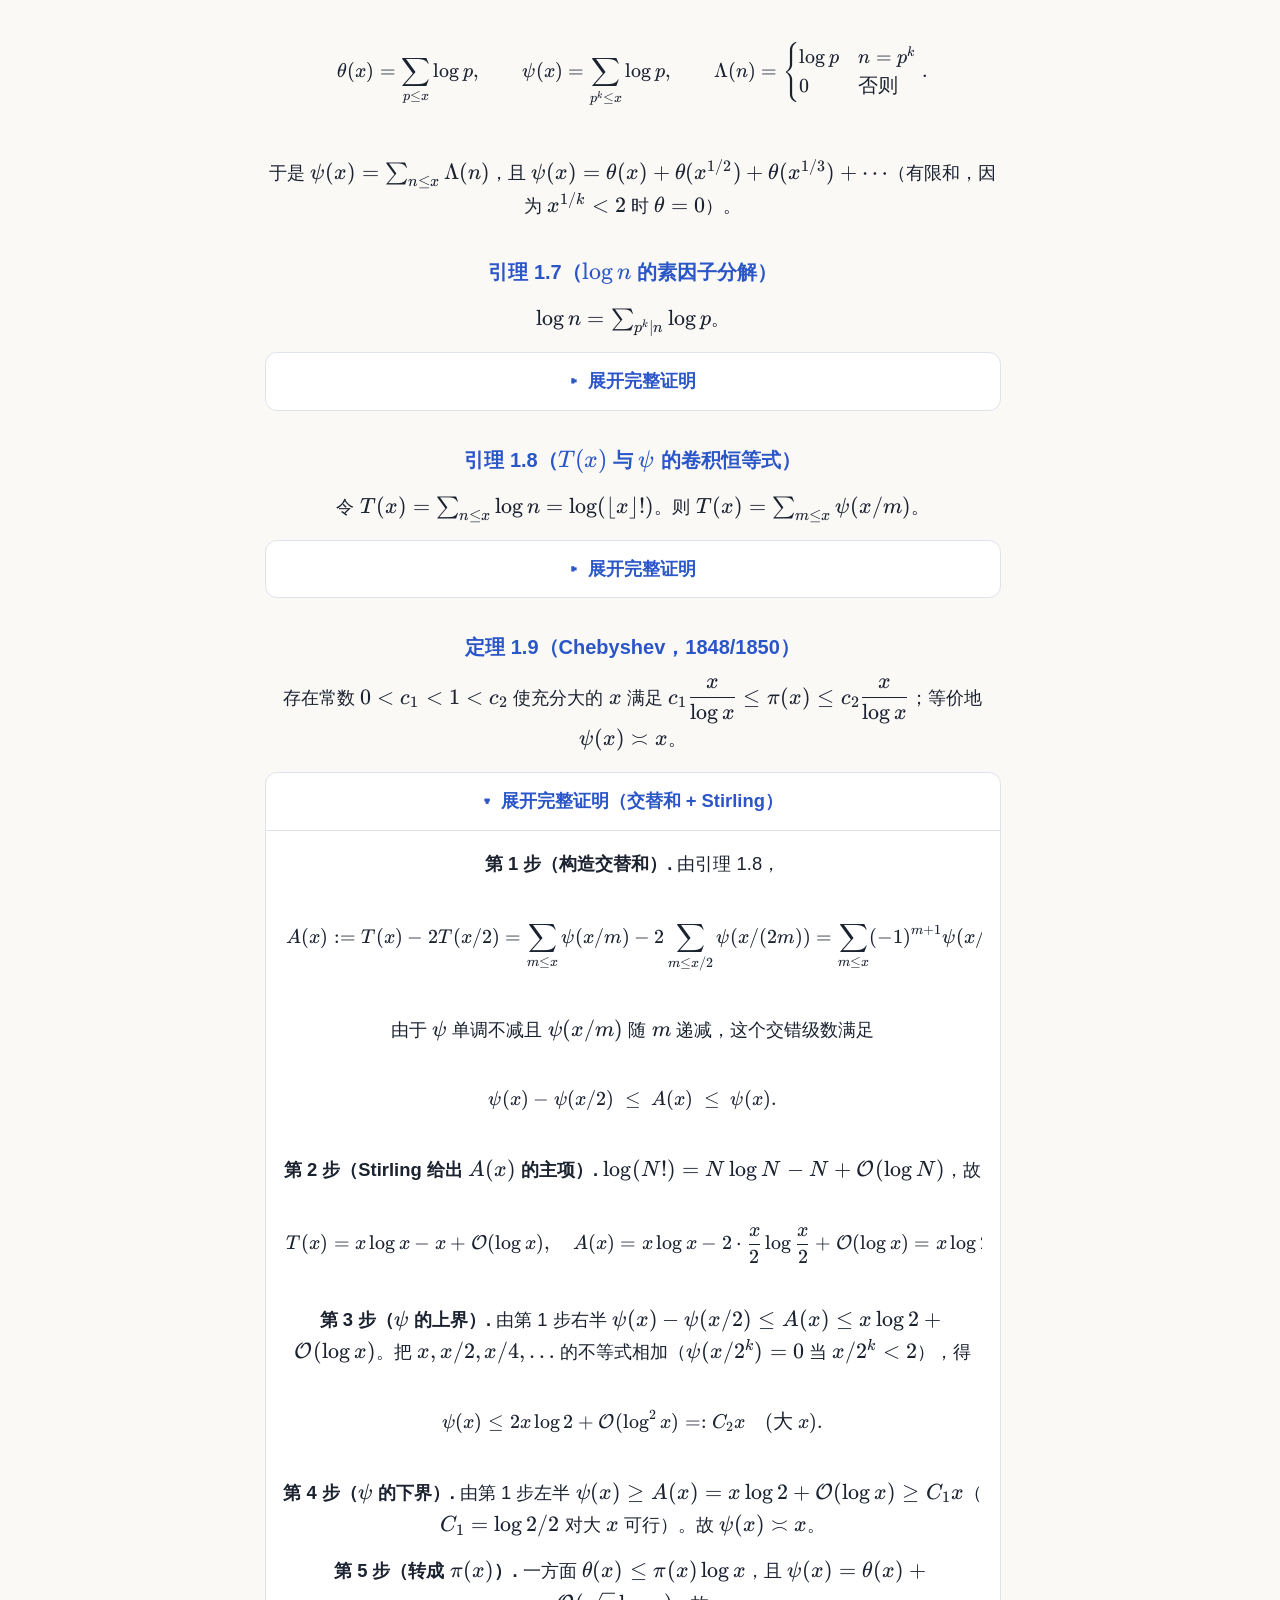
==== commit 855370de: "docs(web): 展开 Bezout 证明第二步的每个逻辑跳跃 - c|a 且 c|b 写成 a=cm,b=cn 代入得 c|(mx0+ny0)，点明只是分配律/线性组合封闭 - 补 c|d 且 " ====
--- a/web/chapter1.html
+++ b/web/chapter1.html
@@ -110,7 +110,13 @@
       <p>由良序原理，$S$ 有最小元，记作 $d=ax_0+by_0$（$x_0,y_0$ 是取到最小值的那组系数），且 $d&gt;0$。下面两步说明这个 $d$ 恰好就是 $\gcd(a,b)$。</p>
       <p><em>第一步：$d\mid a$ 与 $d\mid b$。</em> 对 $a$ 作带余除法：$a=qd+r$，$0\le r&lt;d$。则
       $r=a-qd=a-q(ax_0+by_0)=a(1-qx_0)+b(-qy_0)$ 是 $a,b$ 的整系数线性组合。若 $r&gt;0$，则 $r\in S$ 且 $r&lt;d$，与 $d$ 的最小性矛盾；故 $r=0$，即 $d\mid a$。同理 $d\mid b$。</p>
-      <p><em>第二步：$d$ 是<strong>最大</strong>公因子。</em> 若 $c\mid a$ 且 $c\mid b$，则 $c\mid ax_0+by_0=d$，故 $c\le d$（取正整数 $c$）。于是 $d=\gcd(a,b)$。$\square$</p>
+      <p><em>第二步：$d$ 是<strong>最大</strong>公因子。</em> 任取一个<strong>正的</strong>公因子 $c&gt;0$，即 $c\mid a$ 且 $c\mid b$。按「整除」的定义，可以写成 $a=cm$、$b=cn$（$m,n$ 是整数）。把这两个式子代入 $d=ax_0+by_0$：</p>
+      <div class="math display" data-tex="d=ax_0+by_0=(cm)x_0+(cn)y_0=c\,(mx_0+ny_0)."></div>
+      <p>括号里的 $mx_0+ny_0$ 是整数，所以 $c\mid d$。这一步其实就是<strong>分配律</strong>：能被 $c$ 整除的数，乘上整数再相加，结果仍能被 $c$ 整除 —— 和你在线代里见过的「一组向量生成的线性组合对加法封闭」是同一种想法，不需要任何新工具。</p>
+      <p>接着由 $c\mid d$ 且 $c&gt;0,\ d&gt;0$：设 $d=c\cdot k$，商 $k$ 必是<strong>正</strong>整数（$k\ge1$，因为 $d&gt;0$），于是 $d=c\cdot k\ge c$，即 $c\le d$。这里必须把 $c$ 取成<strong>正的</strong>公因子：负的因子当然也整除，但没法比大小；而 $\gcd$ 按定义就是「最大的<strong>正</strong>公因子」，所以只考虑 $c&gt;0$ 就够了。</p>
+      <p>于是 $d$ 满足 $\gcd$ 定义的两条：(i) 第一步已证 $d\mid a$、$d\mid b$，且 $d&gt;0$，所以 $d$ 本身就是一个正公因子；(ii) 刚才证了任何正公因子 $c\le d$，所以 $d$ 是<strong>最大</strong>的那个。故 $d=\gcd(a,b)$。$\square$</p>
+      <div class="ch1-note"><p><strong>为什么「最小的线性组合」反而是「最大的公因子」？</strong> 这是整个证明最反直觉的一点：$d$ 是 $S$（所有<em>正</em>线性组合）里<strong>最小</strong>的；但任何公因子都必须整除<strong>每一个</strong>线性组合，特别要整除 $d$，于是公因子全都 $\le d$。所以「能凑出的最小正距离」恰好就是「能同时量尽 $a,b$ 的最大尺子」。</p>
+      <p>用 $a=12,\ b=18$ 走一遍：$S=\{12u+18v&gt;0\}$，其中每个数都是 $6(2u+3v)$；取 $u=-1,\ v=1$ 得 $12(-1)+18(1)=6$，这就是最小元 $d=6$。而 $12,18$ 的正公因子是 $1,2,3,6$，全都 $\le6$，正是 $\gcd(12,18)=6$。</p></div>
     </div></details>
 
     <h3>引理 1.2（欧几里得引理）</h3>
